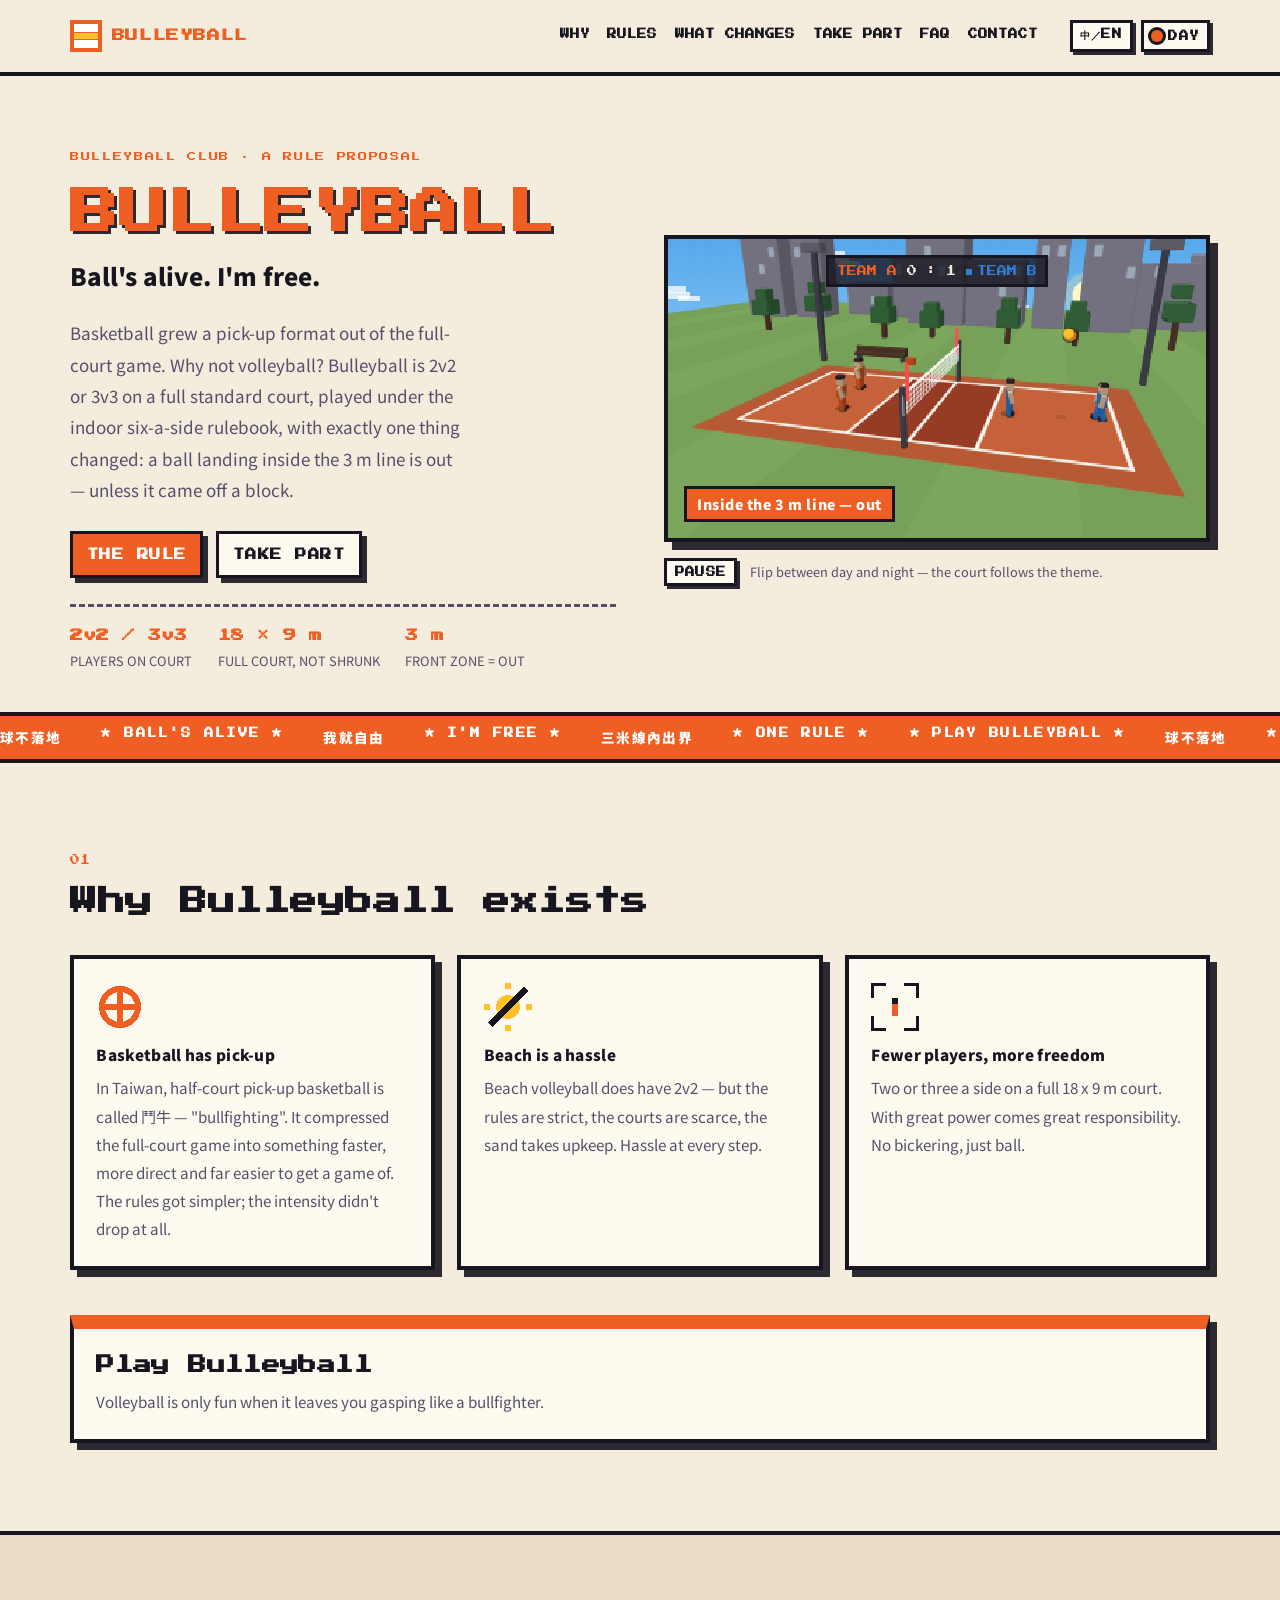
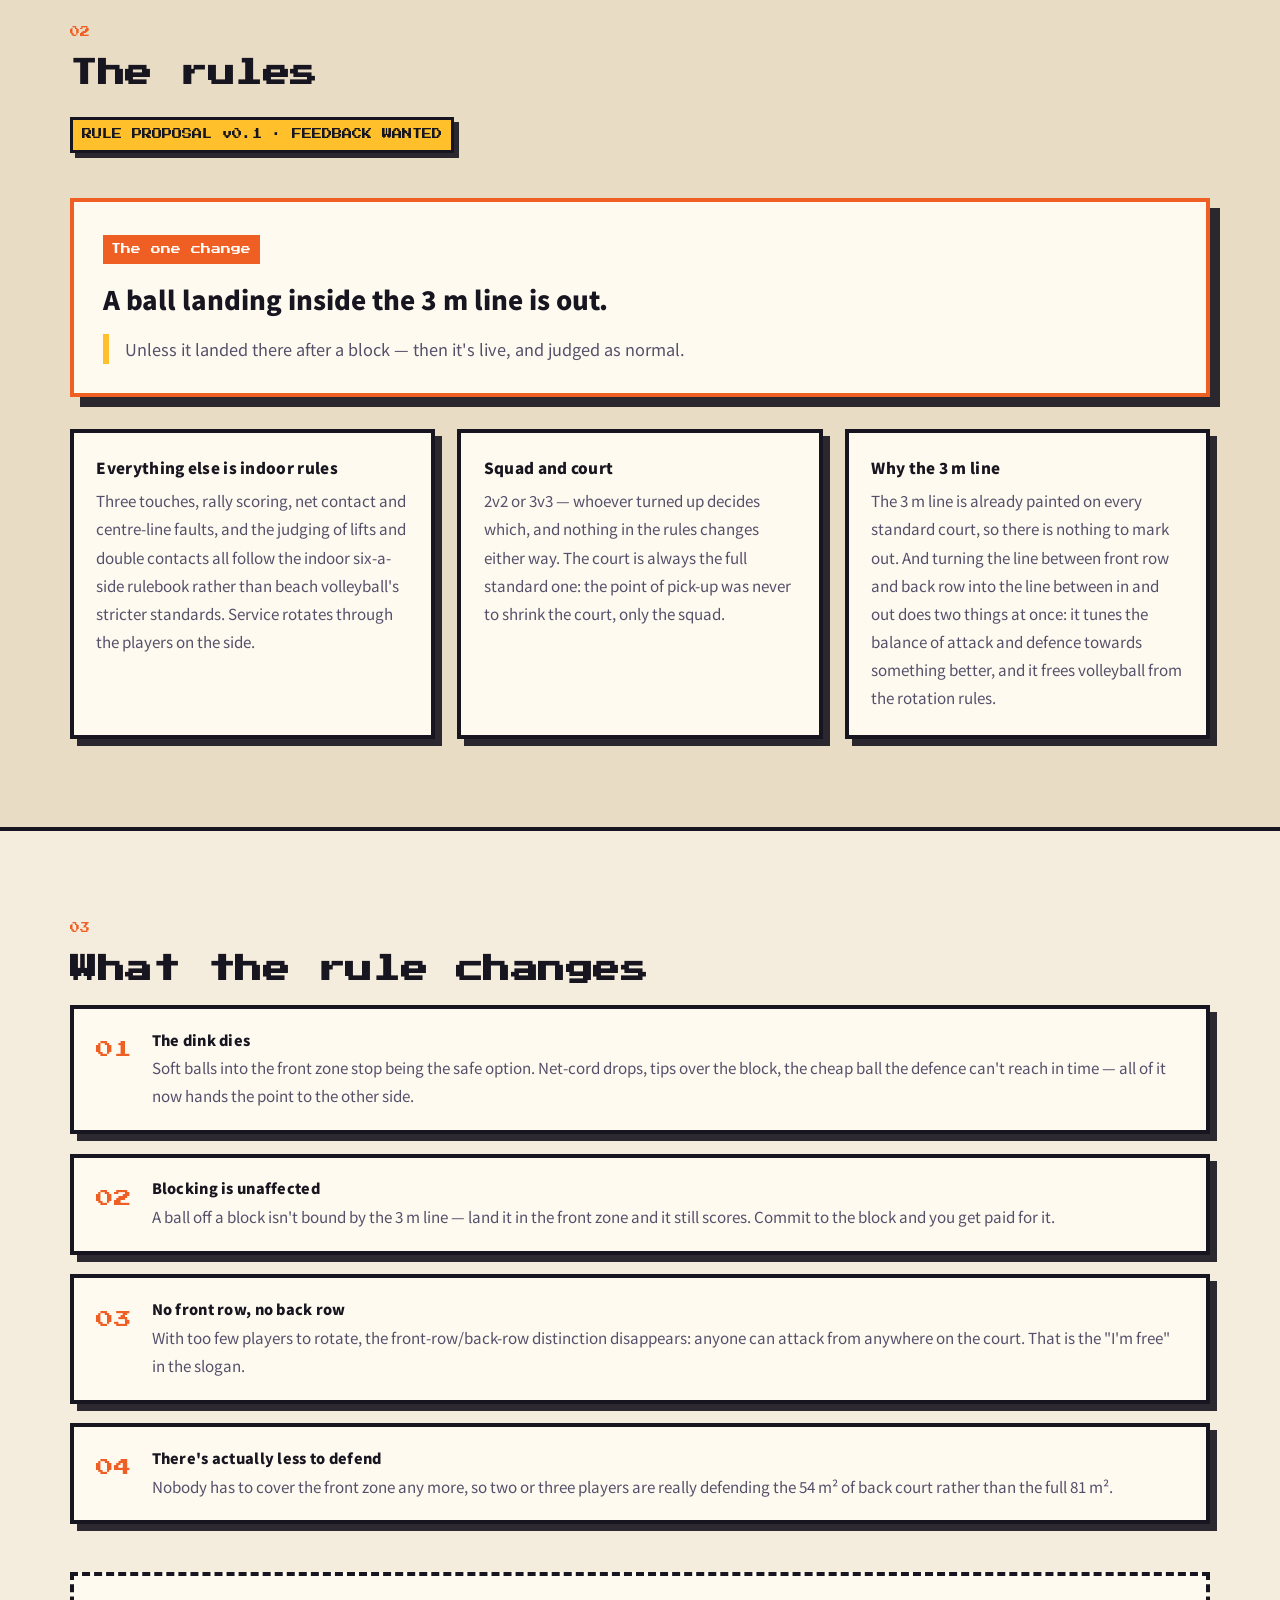
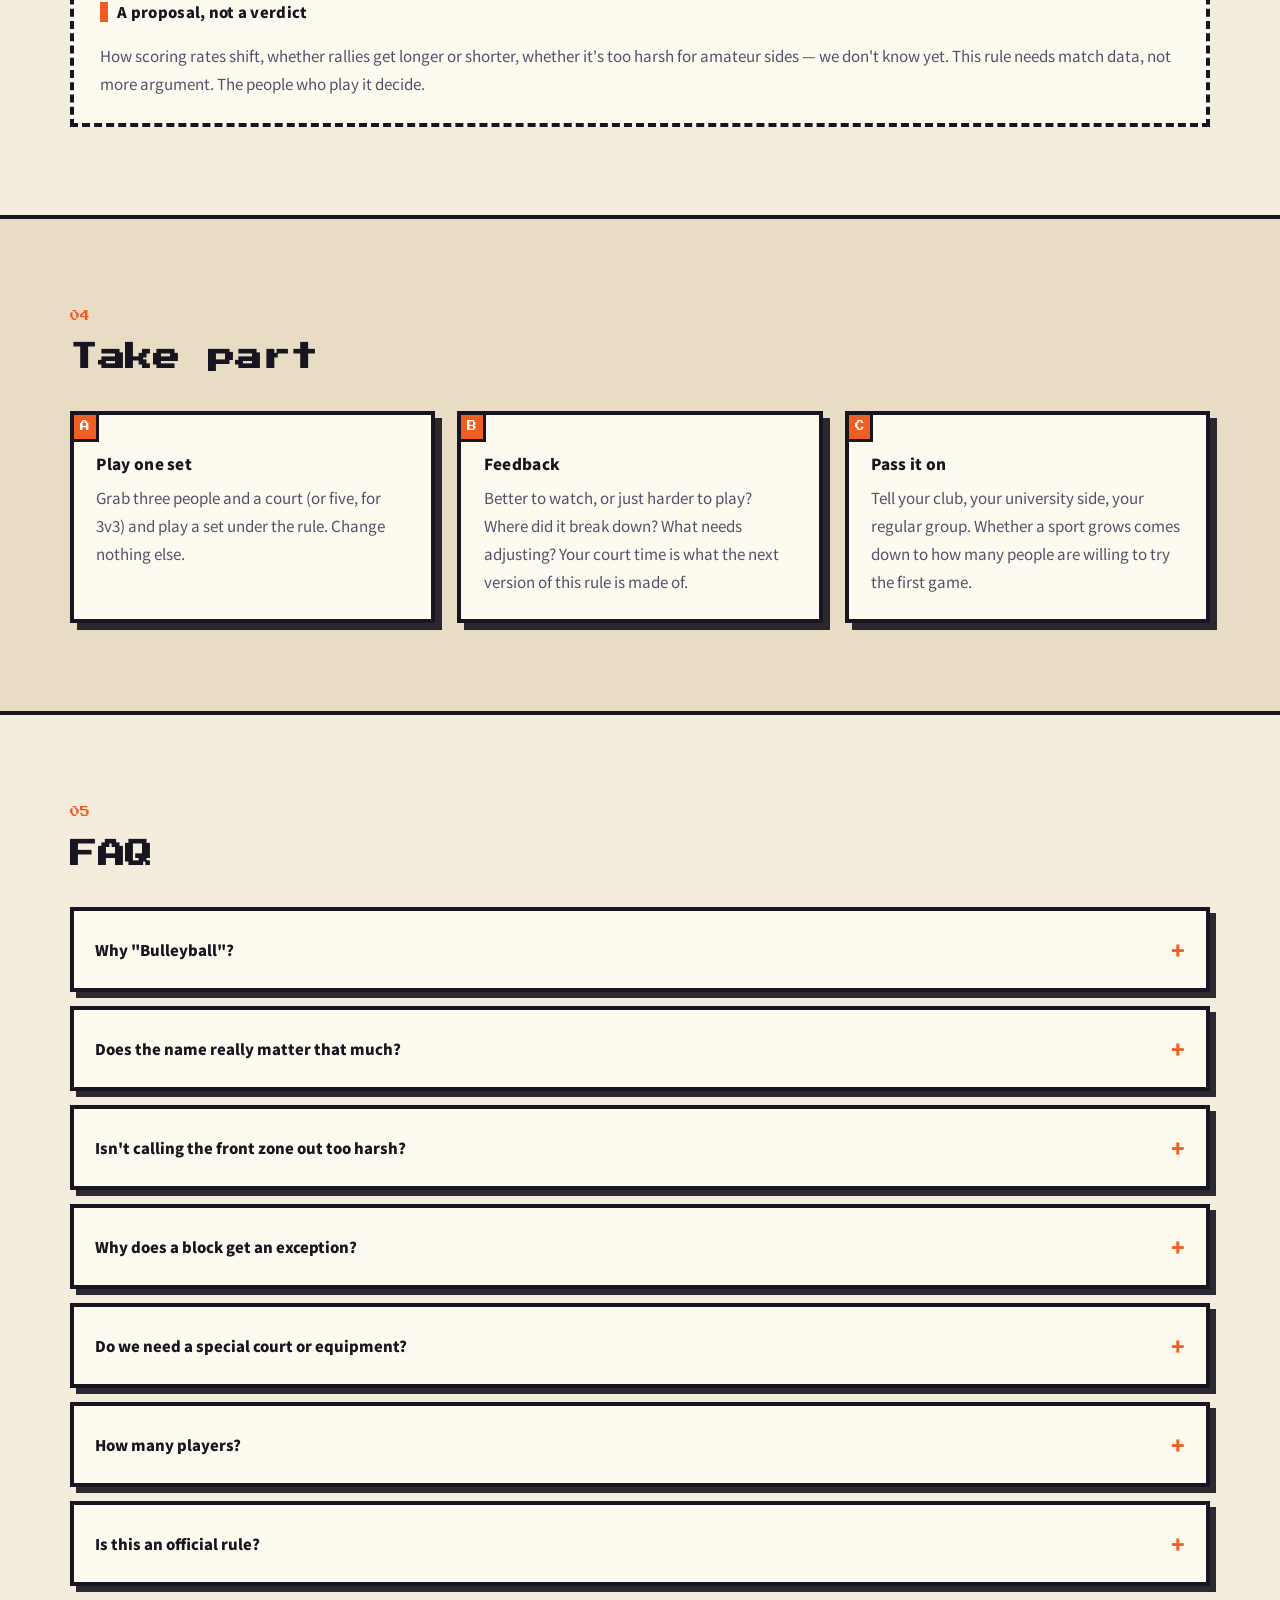
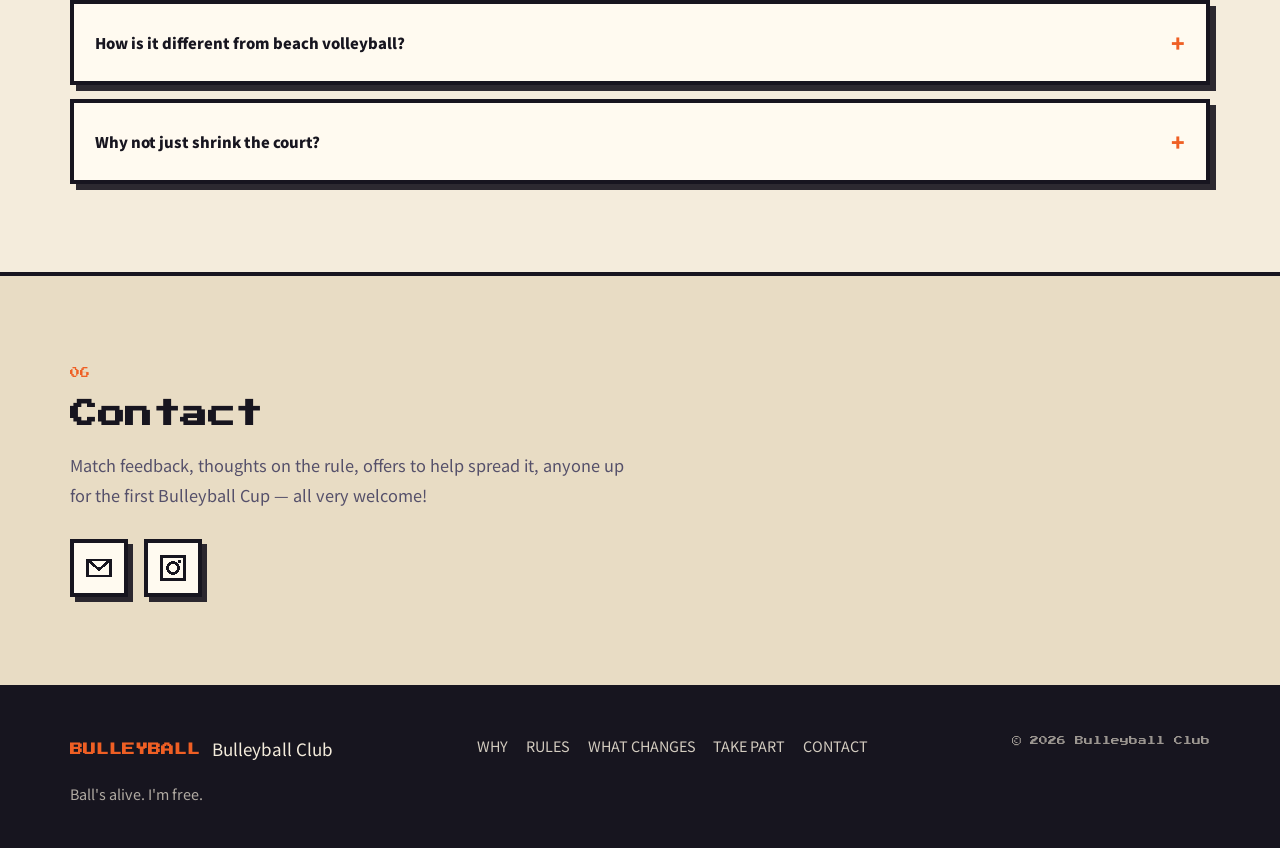
==== index.html @ 9667fdc7 "Publish the mark as PNG and ICO too Google Search's favicon documentation lists BMP, GIF, ICO, PNG, " ====
<!DOCTYPE html>
<html lang="zh-Hant" data-theme="dark">
<head>
<meta charset="utf-8">
<meta name="viewport" content="width=device-width, initial-scale=1">
<title>鬥牛排球 Bulleyball ｜ 鬥牛排球運動推廣社</title>
<meta name="description" data-i18n-attr="content:meta.desc" content="鬥牛排球（簡稱牛排）：2v2 或 3v3 打整座標準球場，規則沿用六人制排球競賽規則，只改一條——球落在三米線內算出界，攔網除外。球不落地、我就自由">
<meta name="theme-color" content="#0f1020">
<link rel="icon" href="assets/img/favicon.svg" type="image/svg+xml">
<!-- Google Search does not list SVG among the favicon formats it reads,
     so the same mark is published as PNG and ICO as well. -->
<link rel="icon" href="assets/img/favicon-96.png" type="image/png" sizes="96x96">
<link rel="icon" href="/favicon.ico" sizes="32x32 64x64">
<link rel="apple-touch-icon" href="assets/img/apple-touch-icon.png" sizes="180x180">
<meta property="og:type" content="website">
<meta property="og:title" content="鬥牛排球 Bulleyball">
<meta property="og:description" content="球不落地、我就自由。2v2 或 3v3 打整座標準球場，規則沿用六人制排球競賽規則，只改一條：球落在三米線內算出界，攔網除外。">
<meta property="og:url" content="https://bulleyball.club/">
<meta property="og:image" content="https://bulleyball.club/assets/img/og.png">
<meta name="twitter:card" content="summary_large_image">
<link rel="preconnect" href="https://fonts.googleapis.com">
<link rel="preconnect" href="https://fonts.gstatic.com" crossorigin>
<link href="https://fonts.googleapis.com/css2?family=Press+Start+2P&family=Noto+Sans+TC:wght@400;700;900&display=swap" rel="stylesheet">
<link rel="stylesheet" href="assets/css/style.css">
<script>
/* Bootstrap theme + language before paint to avoid a flash of the wrong mode. */
(function () {
  try {
    var t = localStorage.getItem('bb-theme');
    if (!t) t = window.matchMedia('(prefers-color-scheme: light)').matches ? 'light' : 'dark';
    document.documentElement.setAttribute('data-theme', t);
    var l = localStorage.getItem('bb-lang');
    if (!l) l = (navigator.language || 'zh').toLowerCase().indexOf('zh') === 0 ? 'zh' : 'en';
    document.documentElement.setAttribute('lang', l === 'zh' ? 'zh-Hant' : 'en');
    document.documentElement.setAttribute('data-lang', l);
  } catch (e) {}
})();
</script>
</head>
<body>
<a class="skip-link" href="#main" data-i18n="a11y.skip">跳到主要內容</a>

<header class="site-header">
  <div class="wrap header-inner">
    <a class="brand" href="#top">
      <span class="brand-mark" aria-hidden="true">
        <svg viewBox="0 0 32 32" width="32" height="32" shape-rendering="crispEdges">
          <rect x="0" y="0" width="32" height="32" fill="#ef5f24"/>
          <rect x="4" y="4" width="24" height="8" fill="#ffffff"/>
          <rect x="4" y="13" width="24" height="6" fill="#ffc02b"/>
          <rect x="4" y="20" width="24" height="8" fill="#ffffff"/>
        </svg>
      </span>
      <span class="brand-text">
        <b class="brand-zh">鬥牛排球</b>
        <b class="brand-en latin">BULLEYBALL</b>
      </span>
    </a>

    <button class="nav-toggle pixel-btn" aria-expanded="false" aria-controls="site-nav" data-i18n-attr="aria-label:a11y.menu">
      <span aria-hidden="true">☰</span>
    </button>

    <nav id="site-nav" class="site-nav" data-i18n-attr="aria-label:a11y.nav">
      <a href="#about" data-i18n="nav.about">緣起</a>
      <a href="#rules" data-i18n="nav.rules">規則</a>
      <a href="#effect" data-i18n="nav.effect">改變了什麼</a>
      <a href="#join" data-i18n="nav.join">一起推廣</a>
      <a href="#faq" data-i18n="nav.faq">問答</a>
      <a href="#contact" data-i18n="nav.contact">聯絡</a>
    </nav>

    <div class="switches">
      <button id="lang-toggle" class="pixel-btn small" data-i18n-attr="aria-label:a11y.lang">
        <span class="latin">中／EN</span>
      </button>
      <button id="theme-toggle" class="pixel-btn small" data-i18n-attr="aria-label:a11y.theme">
        <span class="theme-ico" aria-hidden="true"></span>
        <span class="theme-label" data-i18n="ui.night">夜場</span>
      </button>
    </div>
  </div>
</header>

<main id="main">

<!-- ══════════════ HERO ══════════════ -->
<section class="hero" id="top">
  <div class="wrap hero-grid">
    <div class="hero-copy">
      <p class="eyebrow" data-i18n="hero.eyebrow">鬥牛排球運動推廣社 ・ 規則倡議中</p>
      <h1 class="hero-title">
        <span class="t-zh">鬥牛排球</span>
        <span class="t-en latin">BULLEYBALL</span>
      </h1>
      <p class="hero-sub" data-i18n="hero.sub">簡稱「牛排」</p>
      <p class="hero-slogan" data-i18n="hero.slogan">球不落地、我就自由</p>
      <p class="hero-lead" data-i18n="hero.lead">籃球從全場發展出「鬥牛」，排球何嘗不可？2v2 或 3v3 打整座標準球場，規則沿用六人制排球競賽規則，只動一條：球落在三米線內算出界——攔網除外。</p>
      <div class="hero-cta">
        <a class="pixel-btn primary" href="#rules" data-i18n="hero.cta1">看規則</a>
        <a class="pixel-btn" href="#join" data-i18n="hero.cta2">一起推廣</a>
      </div>
      <ul class="hero-facts">
        <li><b class="latin">2v2 / 3v3</b><span data-i18n="hero.fact1">上場人數</span></li>
        <li><b class="latin">18 × 9 m</b><span data-i18n="hero.fact2">標準全場，不縮小</span></li>
        <li><b class="latin">3 m</b><span data-i18n="hero.fact3">前區＝出界區</span></li>
      </ul>
    </div>

    <figure class="court-stage">
      <div class="stage-frame">
        <canvas id="court-canvas" width="384" height="216" data-i18n-attr="aria-label:a11y.canvas"
                role="img" aria-label="2v2 鬥牛排球對戰的像素風 3D 動畫"></canvas>
        <div class="stage-hud" aria-hidden="true">
          <div class="scoreboard" id="scoreboard" data-serve="b">
            <span class="team a latin">TEAM A</span>
            <span class="score latin" id="score-a">0</span>
            <span class="sep latin">:</span>
            <span class="score latin" id="score-b">0</span>
            <span class="team b latin">TEAM B</span>
          </div>
          <div class="caption" id="stage-caption" data-i18n="stage.serve">發球</div>
        </div>
        <div class="stage-fallback" id="stage-fallback" hidden data-i18n="stage.fallback">
          你的瀏覽器無法顯示這段動畫，但球場永遠都在。
        </div>
      </div>
      <figcaption class="stage-cap">
        <button id="anim-toggle" class="pixel-btn small" data-i18n="ui.pause">暫停動畫</button>
        <span data-i18n="stage.hint">切換日夜模式，球場也會跟著換成白天／夜間。</span>
      </figcaption>
    </figure>
  </div>
</section>

<div class="ticker" aria-hidden="true">
  <div class="ticker-track">
    <span>球不落地</span><span class="latin">★ BALL'S ALIVE ★</span>
    <span>我就自由</span><span class="latin">★ I'M FREE ★</span>
    <span>三米線內出界</span><span class="latin">★ ONE RULE ★</span>
    <span class="zh-pun">今晚打牛排</span><span class="latin">★ PLAY BULLEYBALL ★</span>
    <span>球不落地</span><span class="latin">★ BALL'S ALIVE ★</span>
    <span>我就自由</span><span class="latin">★ I'M FREE ★</span>
    <span>三米線內出界</span><span class="latin">★ ONE RULE ★</span>
    <span class="zh-pun">今晚打牛排</span><span class="latin">★ PLAY BULLEYBALL ★</span>
  </div>
</div>

<!-- ══════════════ WHY ══════════════ -->
<section id="about" class="section">
  <div class="wrap">
    <p class="section-num latin">01</p>
    <h2 class="section-title" data-i18n="about.title">為什麼要有鬥牛排球</h2>

    <div class="cards three">
      <article class="card">
        <div class="card-ico" aria-hidden="true">
          <svg viewBox="0 0 16 16" width="48" height="48" shape-rendering="crispEdges">
            <circle cx="8" cy="8" r="6" fill="none" stroke="var(--accent)" stroke-width="2"/>
            <rect x="2" y="7" width="12" height="2" fill="var(--accent)"/>
            <rect x="7" y="2" width="2" height="12" fill="var(--accent)"/>
          </svg>
        </div>
        <h3 data-i18n="about.c1.h">籃球有鬥牛</h3>
        <p data-i18n="about.c1.p">台灣俗稱的「鬥牛」，把全場籃球濃縮成一種更快、更直接、更好揪人的玩法。規則簡化了，強度一點也沒少，反而成了最多人在打的形式。</p>
      </article>
      <article class="card">
        <div class="card-ico" aria-hidden="true">
          <svg viewBox="0 0 16 16" width="48" height="48" shape-rendering="crispEdges">
            <circle cx="8" cy="8" r="4" fill="var(--accent-2)"/>
            <rect x="7" y="0" width="2" height="2" fill="var(--accent-2)"/>
            <rect x="7" y="14" width="2" height="2" fill="var(--accent-2)"/>
            <rect x="0" y="7" width="2" height="2" fill="var(--accent-2)"/>
            <rect x="14" y="7" width="2" height="2" fill="var(--accent-2)"/>
            <g stroke="var(--ink)" stroke-width="2">
              <line x1="2" y1="14" x2="14" y2="2"/>
            </g>
          </svg>
        </div>
        <h3 data-i18n="about.c2.h">沙排太麻煩</h3>
        <p data-i18n="about.c2.p">沙灘排球雖然可以 2v2，但規則嚴謹、場地稀少、維護不易、各種麻煩。</p>
      </article>
      <article class="card">
        <div class="card-ico" aria-hidden="true">
          <svg viewBox="0 0 16 16" width="48" height="48" shape-rendering="crispEdges">
            <g fill="var(--ink)">
              <rect x="0" y="0" width="5" height="1"/><rect x="0" y="0" width="1" height="5"/>
              <rect x="11" y="0" width="5" height="1"/><rect x="15" y="0" width="1" height="5"/>
              <rect x="0" y="15" width="5" height="1"/><rect x="0" y="11" width="1" height="5"/>
              <rect x="11" y="15" width="5" height="1"/><rect x="15" y="11" width="1" height="5"/>
            </g>
            <rect x="7" y="5" width="2" height="2" fill="var(--ink)"/>
            <rect x="7" y="7" width="2" height="4" fill="var(--accent)"/>
          </svg>
        </div>
        <h3 data-i18n="about.c3.h">人少更自由</h3>
        <p data-i18n="about.c3.p">2v2 或 3v3，打整座 18×9 公尺的標準球場。能力越強，責任越大。不鬥嘴，只鬥牛。</p>
      </article>
    </div>

    <div class="name-story">
      <div class="cards two">
        <article class="card accent">
          <p class="kicker latin">EN</p>
          <h4 class="latin big">Play Bulleyball</h4>
          <p data-i18n="about.name.en">氣喘如牛的排球，才好玩</p>
        </article>
        <article class="card accent-2">
          <p class="kicker">中文</p>
          <h4 class="big">打牛排</h4>
          <p data-i18n="about.name.zh">今晚打牛排嗎？懂的就懂</p>
        </article>
      </div>
    </div>
  </div>
</section>

<!-- ══════════════ RULES ══════════════ -->
<section id="rules" class="section alt">
  <div class="wrap">
    <p class="section-num latin">02</p>
    <h2 class="section-title" data-i18n="rules.title">規則</h2>
    <p class="badge" data-i18n="rules.badge">規則倡議 v0.1 ・ 歡迎試打後回饋</p>

    <div class="rule-headline">
      <p class="rule-tag" data-i18n="rules.one.h">唯一的微調</p>
      <p class="rule-main" data-i18n="rules.one.p1">球落在三米線內，算出界。</p>
      <p class="rule-except" data-i18n="rules.one.p2">但若該球經攔網後落在三米線內，不算出界，照常判定。</p>
    </div>

    <div class="cards three">
      <article class="card">
        <h3 data-i18n="rules.std.h">其餘照六人制走</h3>
        <p data-i18n="rules.std.p">三次觸球、每球得分、觸網與過中線、持球與連擊的判定，全部依照六人制排球競賽規則，不採用沙灘排球那套較嚴格的判定。發球在隊員之間依序輪替。</p>
      </article>
      <article class="card">
        <h3 data-i18n="rules.count.h">人數與場地</h3>
        <p data-i18n="rules.count.p">2v2 或 3v3，現場有幾個人就決定打哪一種，規則完全不用改。場地一律是整座標準球場——鬥牛的重點從來不是把場地變小，而是把人變少。</p>
      </article>
      <article class="card">
        <h3 data-i18n="rules.why.h">為什麼是三米線</h3>
        <p data-i18n="rules.why.p">三米線本來就畫在每一座標準球場上，不必重新標線。當前後排的界線變成場內外的界線，不僅巧妙地將 Bulleyball 的攻守優勢微調出更好的平衡，也將排球從輪轉規則解放出來！</p>
      </article>
    </div>
  </div>
</section>

<!-- ══════════════ WHAT CHANGES ══════════════ -->
<section id="effect" class="section">
  <div class="wrap">
    <p class="section-num latin">03</p>
    <h2 class="section-title" data-i18n="effect.title">這條規則改變了什麼</h2>

    <ol class="spirit-list">
      <li>
        <span class="spirit-num latin">01</span>
        <div>
          <h4 data-i18n="effect.c1.h">吊球與輕推失效</h4>
          <p data-i18n="effect.c1.p">前區的小球不再是安全牌。擦網落地、網前輕推、防守方來不及的那種取巧球，全部變成對方得分。</p>
        </div>
      </li>
      <li>
        <span class="spirit-num latin">02</span>
        <div>
          <h4 data-i18n="effect.c2.h">攔網不受影響</h4>
          <p data-i18n="effect.c2.p">經攔網的球不受三米線限制，落在前區照樣得分。敢攔、攔得到，就有回報。</p>
        </div>
      </li>
      <li>
        <span class="spirit-num latin">03</span>
        <div>
          <h4 data-i18n="effect.c3.h">沒有前後排，人人可攻</h4>
          <p data-i18n="effect.c3.p">人數少到不需要輪轉，也就沒有前排後排之分：任何人、在任何位置都可以起跳攻擊。這就是「我就自由」。</p>
        </div>
      </li>
      <li>
        <span class="spirit-num latin">04</span>
        <div>
          <h4 data-i18n="effect.c4.h">要守的範圍其實變小了</h4>
          <p data-i18n="effect.c4.p">三米線內不必再防守，兩三個人真正要顧的只剩後場那 54 平方公尺，而不是整整 81 平方公尺。</p>
        </div>
      </li>
    </ol>

    <div class="safety">
      <h3 class="sub-title" data-i18n="effect.note.h">這是提案，不是定論</h3>
      <p data-i18n="effect.note.p">得分率會怎麼變、來回會變長還是變短、對業餘隊伍會不會太嚴苛，我們都還沒有答案。這條規則需要的是實戰資料，不是更多論述。打過的人說了算。</p>
    </div>
  </div>
</section>

<!-- ══════════════ TAKE PART ══════════════ -->
<section id="join" class="section alt">
  <div class="wrap">
    <p class="section-num latin">04</p>
    <h2 class="section-title" data-i18n="join.title">一起推廣</h2>

    <div class="cards three">
      <article class="card path"><span class="path-num latin">A</span><h3 data-i18n="join.j1.h">試打一局</h3><p data-i18n="join.j1.p">找三個人佔一個場（或五個，打 3v3），用這條規則打一局。其他規則完全不用改。</p></article>
      <article class="card path"><span class="path-num latin">B</span><h3 data-i18n="join.j2.h">回饋結果</h3><p data-i18n="join.j2.p">比賽變得更好看還是更難打？哪裡卡住了？需要調整什麼？你的實戰經驗就是這條規則的下一個版本。</p></article>
      <article class="card path"><span class="path-num latin">C</span><h3 data-i18n="join.j3.h">把牛排講出去</h3><p data-i18n="join.j3.p">告訴你的球隊、系隊、社團與球友。一項運動能不能長出來，取決於有多少人願意試第一場。</p></article>
    </div>
  </div>
</section>

<!-- ══════════════ FAQ ══════════════ -->
<section id="faq" class="section">
  <div class="wrap">
    <p class="section-num latin">05</p>
    <h2 class="section-title" data-i18n="faq.title">常見問題</h2>
    <div class="faq-list">
      <details class="faq-item">
        <summary data-i18n="faq.q1">為什麼叫「鬥牛排球」？</summary>
        <p data-i18n="faq.a1">因為它想成為排球版的鬥牛。籃球的鬥牛是從全場長出來的另一種玩法，我們想讓排球也有一種。英文 Bulleyball 把 bull 藏進 volleyball 裡——不是兇猛的那個牛，是氣喘如牛的那個牛。中英文剛好對得起來。</p>
      </details>
      <details class="faq-item">
        <summary data-i18n="faq.q2">「牛排」是認真的簡稱嗎？</summary>
        <p data-i18n="faq.a2">非常認真。運動要能被約出來，名字就得夠好喊。「今晚打牛排」比任何宣傳都有效。</p>
      </details>
      <details class="faq-item">
        <summary data-i18n="faq.q3">三米線內落地就算出界，會不會太嚴苛？</summary>
        <p data-i18n="faq.a3">如果是六人制，可能太嚴苛。但鬥牛排球只有兩三個人守全場——把前區排除在有效區域外，反而是讓少人數守得住的關鍵。如果實戰證明不對，這條規則就會改，所以我們才需要你的試打回饋。</p>
      </details>
      <details class="faq-item">
        <summary data-i18n="faq.q4">為什麼攔網要除外？</summary>
        <p data-i18n="faq.a4">沒有這條除外的話，攔網會變成一件划不來的事：攔到反而讓球落在自己的前區送分。有了攔網除外，攔網的回報回來了，網前的正面對決才有意義。</p>
      </details>
      <details class="faq-item">
        <summary data-i18n="faq.q5">需要特別的場地或器材嗎？</summary>
        <p data-i18n="faq.a5">完全不需要。標準排球場、標準球網、標準用球，三米線本來就畫好了。</p>
      </details>
      <details class="faq-item">
        <summary data-i18n="faq.q6">幾個人可以打？</summary>
        <p data-i18n="faq.a6">2v2 或 3v3。現場有幾個人就打哪一種，規則不用改。場地一律用整座標準球場，不縮小。</p>
      </details>
      <details class="faq-item">
        <summary data-i18n="faq.q7">這是正式規則嗎？</summary>
        <p data-i18n="faq.a7">不是。這是一個公開倡議，版本標記為 v0.1。我們沒有任何權威地位，只有一個想試試看的提案，和一個歡迎被推翻的態度。</p>
      </details>
      <details class="faq-item">
        <summary data-i18n="faq.q8">跟沙灘排球有什麼不同？</summary>
        <p data-i18n="faq.a8">沙排換掉了場地、球與判定標準，是另一項運動。鬥牛排球用一般標準球場與六人制的規則判定，只是把人數減到兩三個，再加一條落點限制。</p>
      </details>
      <details class="faq-item">
        <summary data-i18n="faq.q9">為什麼不乾脆把場地縮小？</summary>
        <p data-i18n="faq.a9">因為縮小場地就要重新標線，而每一座球場的線都不一樣。三米線本來就畫好了——用它當出界線，等於不動任何一條線就把有效區域縮小，走到哪一座場都能立刻開打。</p>
      </details>
    </div>
  </div>
</section>

<!-- ══════════════ CONTACT ══════════════ -->
<section id="contact" class="section alt">
  <div class="wrap">
    <p class="section-num latin">06</p>
    <h2 class="section-title" data-i18n="contact.title">聯絡我們</h2>
    <p class="section-lead" data-i18n="contact.lead">試打回饋、規則意見、想一起推廣、有志參與第一屆牛排盃，都熱烈歡迎！</p>
    <ul class="contact-links">
      <li>
        <a href="mailto:PHIL@bulleyball.club" title="PHIL@bulleyball.club" aria-label="PHIL@bulleyball.club">
          <svg viewBox="0 0 16 16" width="26" height="26" shape-rendering="crispEdges" aria-hidden="true">
            <rect x="1" y="3" width="14" height="10" fill="none" stroke="currentColor" stroke-width="1.6"/>
            <path d="M1 3 L8 9 L15 3" fill="none" stroke="currentColor" stroke-width="1.6"/>
          </svg>
        </a>
      </li>
      <li>
        <a href="https://instagram.com/bulleyball.club" target="_blank" rel="noopener"
           title="Instagram @bulleyball.club" aria-label="Instagram @bulleyball.club">
          <svg viewBox="0 0 16 16" width="26" height="26" shape-rendering="crispEdges" aria-hidden="true">
            <rect x="1" y="1" width="14" height="14" fill="none" stroke="currentColor" stroke-width="1.6"/>
            <circle cx="8" cy="8" r="3.4" fill="none" stroke="currentColor" stroke-width="1.6"/>
            <rect x="11.3" y="3.3" width="1.8" height="1.8" fill="currentColor"/>
          </svg>
        </a>
      </li>
    </ul>
  </div>
</section>

</main>

<footer class="site-footer">
  <div class="wrap footer-inner">
    <div>
      <p class="footer-brand"><b class="latin">BULLEYBALL</b> <span data-i18n="footer.org">鬥牛排球運動推廣社</span></p>
      <p class="footer-slogan" data-i18n="hero.slogan">球不落地、我就自由</p>
    </div>
    <nav class="footer-nav" data-i18n-attr="aria-label:a11y.footernav">
      <a href="#about" data-i18n="nav.about">緣起</a>
      <a href="#rules" data-i18n="nav.rules">規則</a>
      <a href="#effect" data-i18n="nav.effect">改變了什麼</a>
      <a href="#join" data-i18n="nav.join">一起推廣</a>
      <a href="#contact" data-i18n="nav.contact">聯絡</a>
    </nav>
    <p class="copy latin">© <span id="year">2026</span> Bulleyball Club</p>
  </div>
</footer>

<script src="assets/js/i18n.js"></script>
<script src="assets/js/court3d.js"></script>
<script src="assets/js/app.js"></script>
</body>
</html>
---- assets/css/style.css ----
/* ============================================================
   Bulleyball 地攤排球 — pixel-arcade stylesheet
   Palettes: light = daytime outdoor court, dark = floodlit night
   ============================================================ */

:root {
  /* daytime */
  --paper:    #f4ecdc;
  --paper-2:  #e8dcc4;
  --ink:      #17151f;
  --ink-2:    #55506a;
  --accent:   #ef5f24;   /* bulleyball orange */
  --accent-2: #ffc02b;   /* ball yellow      */
  --accent-3: #2f7fd6;   /* street blue      */
  --line:     #ffffff;
  --edge:     #17151f;
  --shadow:   rgba(23, 21, 31, 0.9);
  --card:     #fffaf0;
  --c-ground: #93b96a;
  --c-court:  #d1673c;
  --c-zone:   #b6512e;
  --sky-a:    #6fc6ff;
  --sky-b:    #cdeeff;
  --hud:      rgba(23, 21, 31, 0.78);
  --hud-ink:  #f4ecdc;
  --c-skin:   #f2c89e;
  /* the footer is dark in both themes, so its colours are set once here
     and deliberately not redefined under [data-theme="dark"] */
  --footer-bg:  #17151f;
  --footer-ink: #f4ecdc;
  color-scheme: light;
}

[data-theme="dark"] {
  /* floodlit night */
  --paper:    #12121f;
  --paper-2:  #1b1b2e;
  --ink:      #f2eefc;
  --ink-2:    #a49dc4;
  --accent:   #ff7a35;
  --accent-2: #ffd66a;
  --accent-3: #5fa2ff;
  --line:     #f2eefc;
  --edge:     #000010;
  --shadow:   rgba(0, 0, 16, 0.95);
  --card:     #1e1e33;
  --c-ground: #23304a;
  --c-court:  #6a3a34;
  --c-zone:   #4d2a2a;
  --sky-a:    #070a1c;
  --sky-b:    #1d2350;
  --hud:      rgba(0, 0, 16, 0.8);
  --hud-ink:  #ffd66a;
  --c-skin:   #d6ac8a;
  color-scheme: dark;
}

* { box-sizing: border-box; }

html { scroll-behavior: smooth; scroll-padding-top: 84px; }
@media (prefers-reduced-motion: reduce) { html { scroll-behavior: auto; } }

body {
  margin: 0;
  background: var(--paper);
  color: var(--ink);
  font-family: "Noto Sans TC", "PingFang TC", "Microsoft JhengHei", system-ui, sans-serif;
  font-size: 17px;
  line-height: 1.85;
  -webkit-font-smoothing: antialiased;
  transition: background-color .35s steps(4), color .35s steps(4);
}

/* Latin display type gets the arcade face; CJK keeps a heavy sans. */
.latin, .pixel-btn, .section-num, .eyebrow, .badge, .kicker,
[lang="en"] .site-nav a, [lang="en"] h1, [lang="en"] h2,
[lang="en"] .section-title, [lang="en"] .spirit-num {
  font-family: "Press Start 2P", "Courier New", monospace;
}

h1, h2, h3, h4 { font-weight: 900; line-height: 1.35; margin: 0 0 .6em; letter-spacing: .02em; }
p { margin: 0 0 1em; }
a { color: inherit; }

.wrap { width: min(1140px, 92vw); margin-inline: auto; }

.skip-link {
  position: absolute; left: -9999px; top: 0; z-index: 100;
  background: var(--accent); color: #fff; padding: .6em 1em; font-weight: 700;
}
.skip-link:focus { left: 8px; top: 8px; }

:focus-visible { outline: 3px solid var(--accent-3); outline-offset: 3px; }

/* ---------- pixel button ---------- */
.pixel-btn {
  display: inline-flex; align-items: center; gap: .5em;
  background: var(--card); color: var(--ink);
  border: 3px solid var(--edge);
  box-shadow: 5px 5px 0 var(--shadow);
  padding: .85em 1.2em;
  font-size: .72rem; font-weight: 700; letter-spacing: .04em;
  text-decoration: none; cursor: pointer;
  image-rendering: pixelated;
  transition: transform .06s steps(2), box-shadow .06s steps(2), background-color .2s;
}
.pixel-btn:hover { background: var(--accent-2); color: #17151f; }
.pixel-btn:active { transform: translate(5px, 5px); box-shadow: 0 0 0 var(--shadow); }
.pixel-btn.primary { background: var(--accent); color: #fff; }
.pixel-btn.primary:hover { background: var(--accent-2); color: #17151f; }
.pixel-btn.small { padding: .6em .8em; font-size: .6rem; box-shadow: 3px 3px 0 var(--shadow); }
.pixel-btn.small:active { transform: translate(3px, 3px); }

/* ---------- header ---------- */
.site-header {
  position: sticky; top: 0; z-index: 50;
  background: var(--paper);
  border-bottom: 4px solid var(--edge);
}
.header-inner {
  display: flex; align-items: center; gap: 1rem;
  min-height: 72px; padding: .5rem 0;
}
.brand { display: flex; align-items: center; gap: .6rem; text-decoration: none; }
.brand-mark { display: block; line-height: 0; }
.brand-text { display: flex; flex-direction: column; line-height: 1.1; }
.brand-zh { font-size: 1.15rem; letter-spacing: .12em; }
.brand-en { font-size: .55rem; color: var(--accent); letter-spacing: .05em; }
[lang="en"] .brand-zh { display: none; }
[lang="en"] .brand-en { font-size: .8rem; }

.site-nav { display: flex; gap: 1.1rem; margin-left: auto; flex-wrap: wrap; }
.site-nav a {
  text-decoration: none; font-weight: 700; font-size: .92rem;
  padding: .25em 0; border-bottom: 3px solid transparent;
}
[lang="en"] .site-nav a { font-size: .6rem; }
.site-nav a:hover { border-bottom-color: var(--accent); color: var(--accent); }

.switches { display: flex; gap: .5rem; margin-left: 1rem; }
.theme-ico { width: 12px; height: 12px; background: var(--accent-2); display: inline-block; box-shadow: 0 0 0 3px var(--edge); }
[data-theme="light"] .theme-ico { background: var(--accent); border-radius: 50%; }

.nav-toggle { display: none; margin-left: auto; }

@media (max-width: 940px) {
  .nav-toggle { display: inline-flex; }
  .site-nav {
    display: none; position: absolute; top: 100%; left: 0; right: 0;
    flex-direction: column; gap: 0; background: var(--paper);
    border-bottom: 4px solid var(--edge); padding: .5rem 4vw 1.2rem;
  }
  .site-nav.open { display: flex; }
  .site-nav a { padding: .7em 0; border-bottom: 2px solid var(--paper-2); }
  .switches { margin-left: .5rem; }
}
@media (max-width: 520px) {
  .switches .theme-label { display: none; }
}

/* ---------- hero ---------- */
.hero { padding: clamp(2rem, 6vw, 4.5rem) 0 2.5rem; }
.hero-grid { display: grid; grid-template-columns: 1fr 1fr; gap: clamp(1.5rem, 4vw, 3rem); align-items: center; }
@media (max-width: 900px) { .hero-grid { grid-template-columns: 1fr; } }

.eyebrow {
  font-size: .58rem; color: var(--accent); letter-spacing: .18em;
  margin-bottom: 1rem;
}
.hero-title { margin-bottom: .3em; }
.hero-title .t-zh { display: block; font-size: clamp(2.6rem, 8vw, 4.4rem); letter-spacing: .06em; }
.hero-title .t-en {
  display: block; font-size: clamp(.9rem, 2.6vw, 1.5rem); color: var(--accent);
  text-shadow: 3px 3px 0 var(--shadow);
}
[lang="en"] .hero-title .t-zh { display: none; }
[lang="en"] .hero-title .t-en { font-size: clamp(1.5rem, 5.2vw, 3rem); }

.hero-sub {
  font-size: .95rem; font-weight: 700; color: var(--ink-2); letter-spacing: .1em;
  margin: -.1em 0 1.1em;
}
[lang="en"] .hero-sub { font-size: .58rem; letter-spacing: .08em; }

.hero-slogan { font-size: clamp(1.15rem, 2.6vw, 1.5rem); font-weight: 900; margin-bottom: .8em; }
.hero-lead { color: var(--ink-2); max-width: 44ch; }
.hero-cta { display: flex; gap: .8rem; flex-wrap: wrap; margin: 1.6rem 0; }

.hero-facts {
  list-style: none; display: flex; gap: 1.6rem; padding: 0; margin: 0; flex-wrap: wrap;
  border-top: 3px dashed var(--ink-2); padding-top: 1.1rem;
}
.hero-facts li { display: flex; flex-direction: column; }
.hero-facts b { font-size: .82rem; color: var(--accent); }
.hero-facts span { font-size: .8rem; color: var(--ink-2); }

/* ---------- 3D stage ---------- */
.court-stage { margin: 0; }
.stage-frame {
  position: relative;
  border: 4px solid var(--edge);
  box-shadow: 8px 8px 0 var(--shadow);
  background: var(--sky-b);
  overflow: hidden;
  aspect-ratio: 16 / 9;
}
#court-canvas {
  display: block; width: 100%; height: 100%;
  image-rendering: pixelated; image-rendering: crisp-edges;
}
.stage-hud {
  position: absolute; inset: 0; pointer-events: none;
  display: flex; flex-direction: column; justify-content: space-between;
  padding: 3%;
}
.scoreboard {
  align-self: center; display: flex; align-items: center; gap: .5em;
  background: var(--hud); color: var(--hud-ink);
  border: 3px solid var(--edge);
  padding: .4em .8em; font-family: "Press Start 2P", monospace; font-size: clamp(.42rem, 1.3vw, .62rem);
}
/* a block beside the team that holds serve */
.scoreboard .team::before {
  content: ""; display: inline-block; vertical-align: middle;
  width: 0; height: 6px; margin-right: 0; background: currentColor;
  transition: width .18s steps(2), margin-right .18s steps(2);
}
.scoreboard[data-serve="a"] .team.a::before,
.scoreboard[data-serve="b"] .team.b::before { width: 6px; margin-right: 5px; }
.scoreboard .team.a { color: var(--accent); }
.scoreboard .team.b { color: var(--accent-3); }
.scoreboard .score { min-width: 2ch; text-align: center; }
.caption {
  align-self: flex-start; max-width: 80%;
  background: var(--accent); color: #fff;
  border: 3px solid var(--edge);
  padding: .35em .7em; font-weight: 900; font-size: clamp(.62rem, 1.4vw, .88rem);
  letter-spacing: .04em; line-height: 1.45;
}
.stage-fallback {
  position: absolute; inset: 0; display: flex; align-items: center; justify-content: center;
  text-align: center; padding: 2rem; background: var(--paper-2); color: var(--ink);
}
[hidden] { display: none !important; }
.stage-cap {
  display: flex; align-items: center; gap: .8rem; flex-wrap: wrap;
  margin-top: 1rem; font-size: .8rem; color: var(--ink-2);
}

/* ---------- ticker ---------- */
.ticker {
  border-block: 4px solid var(--edge);
  background: var(--accent);
  color: #fff; overflow: hidden; padding: .55rem 0;
}
.ticker-track {
  display: flex; gap: 2.5rem; width: max-content;
  animation: slide 34s linear infinite;
  font-weight: 900; font-size: .85rem; letter-spacing: .1em; white-space: nowrap;
}
.ticker-track .latin { font-size: .6rem; }
@keyframes slide { from { transform: translateX(0); } to { transform: translateX(-50%); } }
@media (prefers-reduced-motion: reduce) { .ticker-track { animation: none; } }

/* ---------- sections ---------- */
.section { padding: clamp(3rem, 8vw, 5.5rem) 0; }
.section.alt { background: var(--paper-2); border-block: 4px solid var(--edge); }
.section-num { font-size: .62rem; color: var(--accent); margin-bottom: .8rem; }
.section-title { font-size: clamp(1.7rem, 4.4vw, 2.6rem); margin-bottom: .5em; }
[lang="en"] .section-title { font-size: clamp(1.05rem, 3vw, 1.7rem); line-height: 1.5; }
.section-lead { max-width: 62ch; color: var(--ink-2); font-size: 1.02rem; }
.sub-title { font-size: 1.3rem; margin: 2.6rem 0 1.2rem; padding-left: .6rem; border-left: 8px solid var(--accent); }
[lang="en"] .sub-title { font-size: .92rem; }

/* these two labels sit at pixel-font sizes, but their Chinese falls back
   to a CJK sans — so the size is set per language rather than once */
.badge {
  display: inline-block; background: var(--accent-2); color: #17151f;
  border: 3px solid var(--edge); box-shadow: 5px 5px 0 var(--shadow);
  padding: .45em .9em; font-size: .95rem; letter-spacing: .04em;
  margin-top: .5rem;
}
[lang="en"] .badge { font-size: .64rem; padding: .55em .9em; letter-spacing: 0; }

/* ---------- cards ---------- */
.cards { display: grid; gap: 1.4rem; margin-top: 2rem; }
/* the naming pair lost its sub-heading, so it needs its own separation */
.name-story { margin-top: 2.8rem; }
/* the Chinese short name is a pun that does not survive translation, so
   the English page carries neither it nor the card that explains it */
[lang="en"] .hero-sub,
[lang="en"] .ticker .zh-pun,
[lang="en"] .name-story .card.accent-2 { display: none; }
[lang="en"] .name-story .cards.two { grid-template-columns: 1fr; }
[lang="en"] .name-story .kicker { display: none; }
.cards.two   { grid-template-columns: repeat(2, 1fr); }
.cards.three { grid-template-columns: repeat(3, 1fr); }
.cards.four  { grid-template-columns: repeat(4, 1fr); }
@media (max-width: 980px) { .cards.three, .cards.four { grid-template-columns: repeat(2, 1fr); } }
@media (max-width: 640px) { .cards.two, .cards.three, .cards.four { grid-template-columns: 1fr; } }

.card {
  background: var(--card);
  border: 4px solid var(--edge);
  box-shadow: 7px 7px 0 var(--shadow);
  padding: 1.5rem 1.4rem;
  transition: transform .08s steps(2), box-shadow .08s steps(2);
}
.card:hover { transform: translate(-2px, -2px); box-shadow: 10px 10px 0 var(--shadow); }
.card h3 { font-size: 1.15rem; }
[lang="en"] .card h3 { font-size: .95rem; }
.card p { margin: 0; color: var(--ink-2); font-size: .95rem; }
.card-ico { margin-bottom: .8rem; line-height: 0; }
.card.accent { border-top: 14px solid var(--accent); }
.card.accent-2 { border-top: 14px solid var(--accent-2); }
.kicker { font-size: .55rem; color: var(--accent); margin-bottom: .6rem; }
.card h4.big { font-size: 1.6rem; margin-bottom: .5em; }
.card h4.big.latin { font-size: 1.15rem; }

.card.path { position: relative; padding-top: 2.4rem; }
.path-num {
  position: absolute; top: -3px; left: -3px;
  background: var(--accent); color: #fff; border: 3px solid var(--edge);
  padding: .35em .6em; font-size: .6rem;
}

/* ---------- spirit list ---------- */
.spirit-list { list-style: none; padding: 0; margin: 0; display: grid; gap: 1.2rem; }
.spirit-list li {
  display: flex; gap: 1.2rem; align-items: flex-start;
  background: var(--card); border: 4px solid var(--edge); box-shadow: 7px 7px 0 var(--shadow);
  padding: 1.3rem 1.4rem;
}
.spirit-num { font-size: 1.1rem; color: var(--accent); flex: none; padding-top: .2em; }
.spirit-list h4 { font-size: 1.15rem; margin-bottom: .3em; }
[lang="en"] .spirit-list h4 { font-size: .9rem; }
.spirit-list p { margin: 0; color: var(--ink-2); font-size: .95rem; }

/* ---------- rules ---------- */
.safety {
  margin-top: 3rem; background: var(--card); border: 4px dashed var(--edge);
  padding: 1.6rem;
}
.safety p { margin: 0; color: var(--ink-2); font-size: .95rem; }
.safety .sub-title { margin-top: 0; }

/* ---------- the one rule ---------- */
.rule-headline {
  margin: 2.2rem 0 .6rem;
  background: var(--card);
  border: 4px solid var(--accent);
  box-shadow: 10px 10px 0 var(--shadow);
  padding: 1.8rem;
}
.rule-tag {
  display: inline-block; margin: 0 0 1rem;
  background: var(--accent); color: #fff;
  font-family: "Press Start 2P", monospace; font-size: .95rem;
  letter-spacing: .06em; padding: .4em .85em;
}
[lang="en"] .rule-tag { font-size: .62rem; letter-spacing: 0; padding: .55em .85em; }
.rule-main {
  font-size: clamp(1.35rem, 3.4vw, 2.1rem); font-weight: 900; line-height: 1.5;
  margin: 0 0 .6em;
}
[lang="en"] .rule-main { font-size: clamp(1.05rem, 2.6vw, 1.6rem); }
.rule-except {
  margin: 0; color: var(--ink-2); font-size: 1.02rem;
  padding-left: 1rem; border-left: 6px solid var(--accent-2);
}

/* ---------- faq ---------- */
.faq-list { margin-top: 2rem; display: grid; gap: .9rem; }
.faq-item {
  background: var(--card); border: 4px solid var(--edge); box-shadow: 6px 6px 0 var(--shadow);
}
.faq-item summary {
  cursor: pointer; padding: 1.1rem 1.3rem; font-weight: 900; font-size: 1.02rem;
  list-style: none; display: flex; justify-content: space-between; gap: 1rem; align-items: center;
}
[lang="en"] .faq-item summary { font-size: .92rem; }
.faq-item summary::-webkit-details-marker { display: none; }
.faq-item summary::after { content: "+"; color: var(--accent); font-weight: 900; font-size: 1.4rem; flex: none; }
.faq-item[open] summary::after { content: "–"; }
.faq-item p { margin: 0; padding: 0 1.3rem 1.3rem; color: var(--ink-2); font-size: .95rem; }

/* ---------- contact ---------- */
.contact-links { list-style: none; padding: 0; margin: 1.8rem 0 0; display: flex; gap: 1rem; }
.contact-links a {
  display: inline-flex; align-items: center; justify-content: center;
  width: 58px; height: 58px; color: var(--ink); background: var(--card);
  border: 4px solid var(--edge); box-shadow: 5px 5px 0 var(--shadow);
  transition: transform .06s steps(2), box-shadow .06s steps(2), background-color .2s;
}
.contact-links a:hover { background: var(--accent); color: #fff; }
.contact-links a:active { transform: translate(5px, 5px); box-shadow: 0 0 0 var(--shadow); }

/* ---------- footer ---------- */
.site-footer { background: var(--footer-bg); color: var(--footer-ink); border-top: 4px solid var(--edge); padding: 2.5rem 0; }
.footer-inner { display: flex; justify-content: space-between; gap: 1.5rem; flex-wrap: wrap; align-items: flex-start; }
.footer-brand b { color: var(--accent); font-size: .8rem; }
.footer-brand span { margin-left: .5rem; }
.footer-slogan { opacity: .7; font-size: .9rem; margin: 0; }
.footer-nav { display: flex; gap: 1.1rem; flex-wrap: wrap; }
.footer-nav a { text-decoration: none; font-size: .9rem; opacity: .85; }
.footer-nav a:hover { color: var(--accent-2); opacity: 1; }
.copy { font-size: .55rem; opacity: .6; margin: 0; }
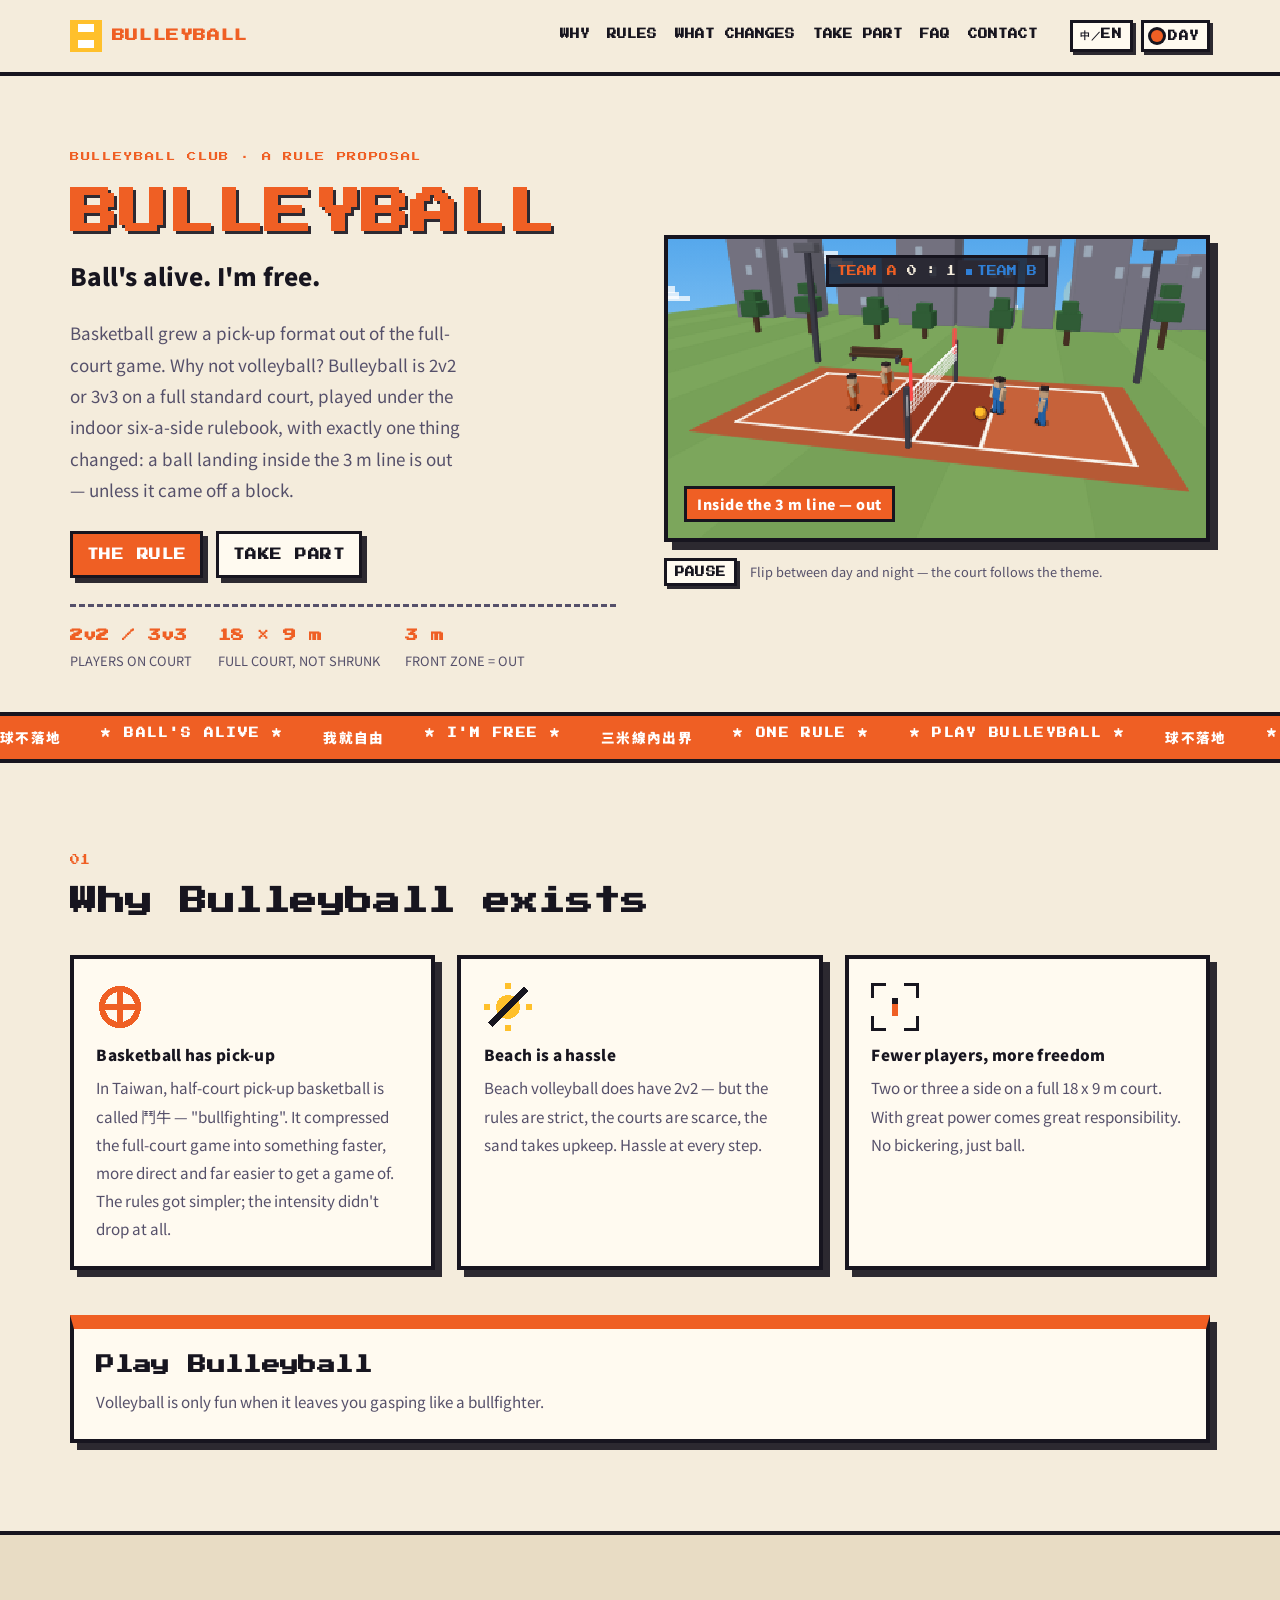
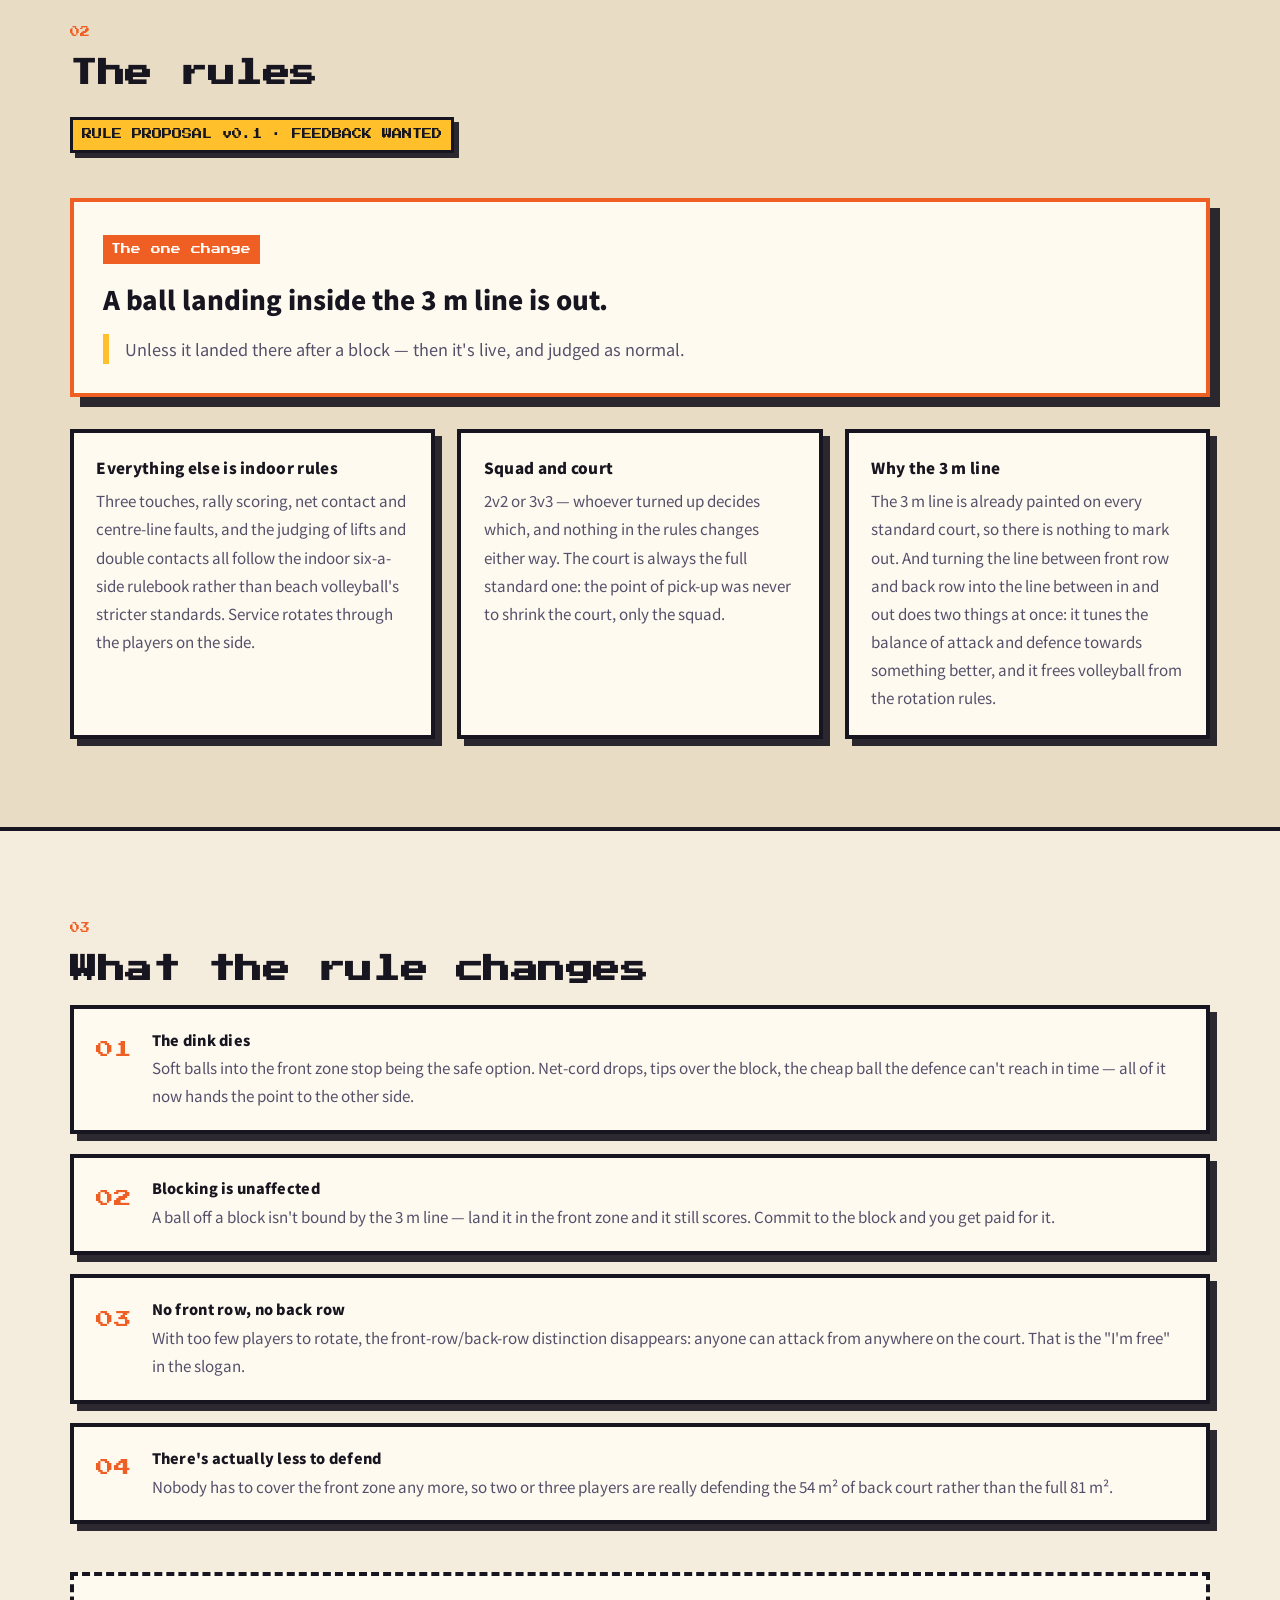
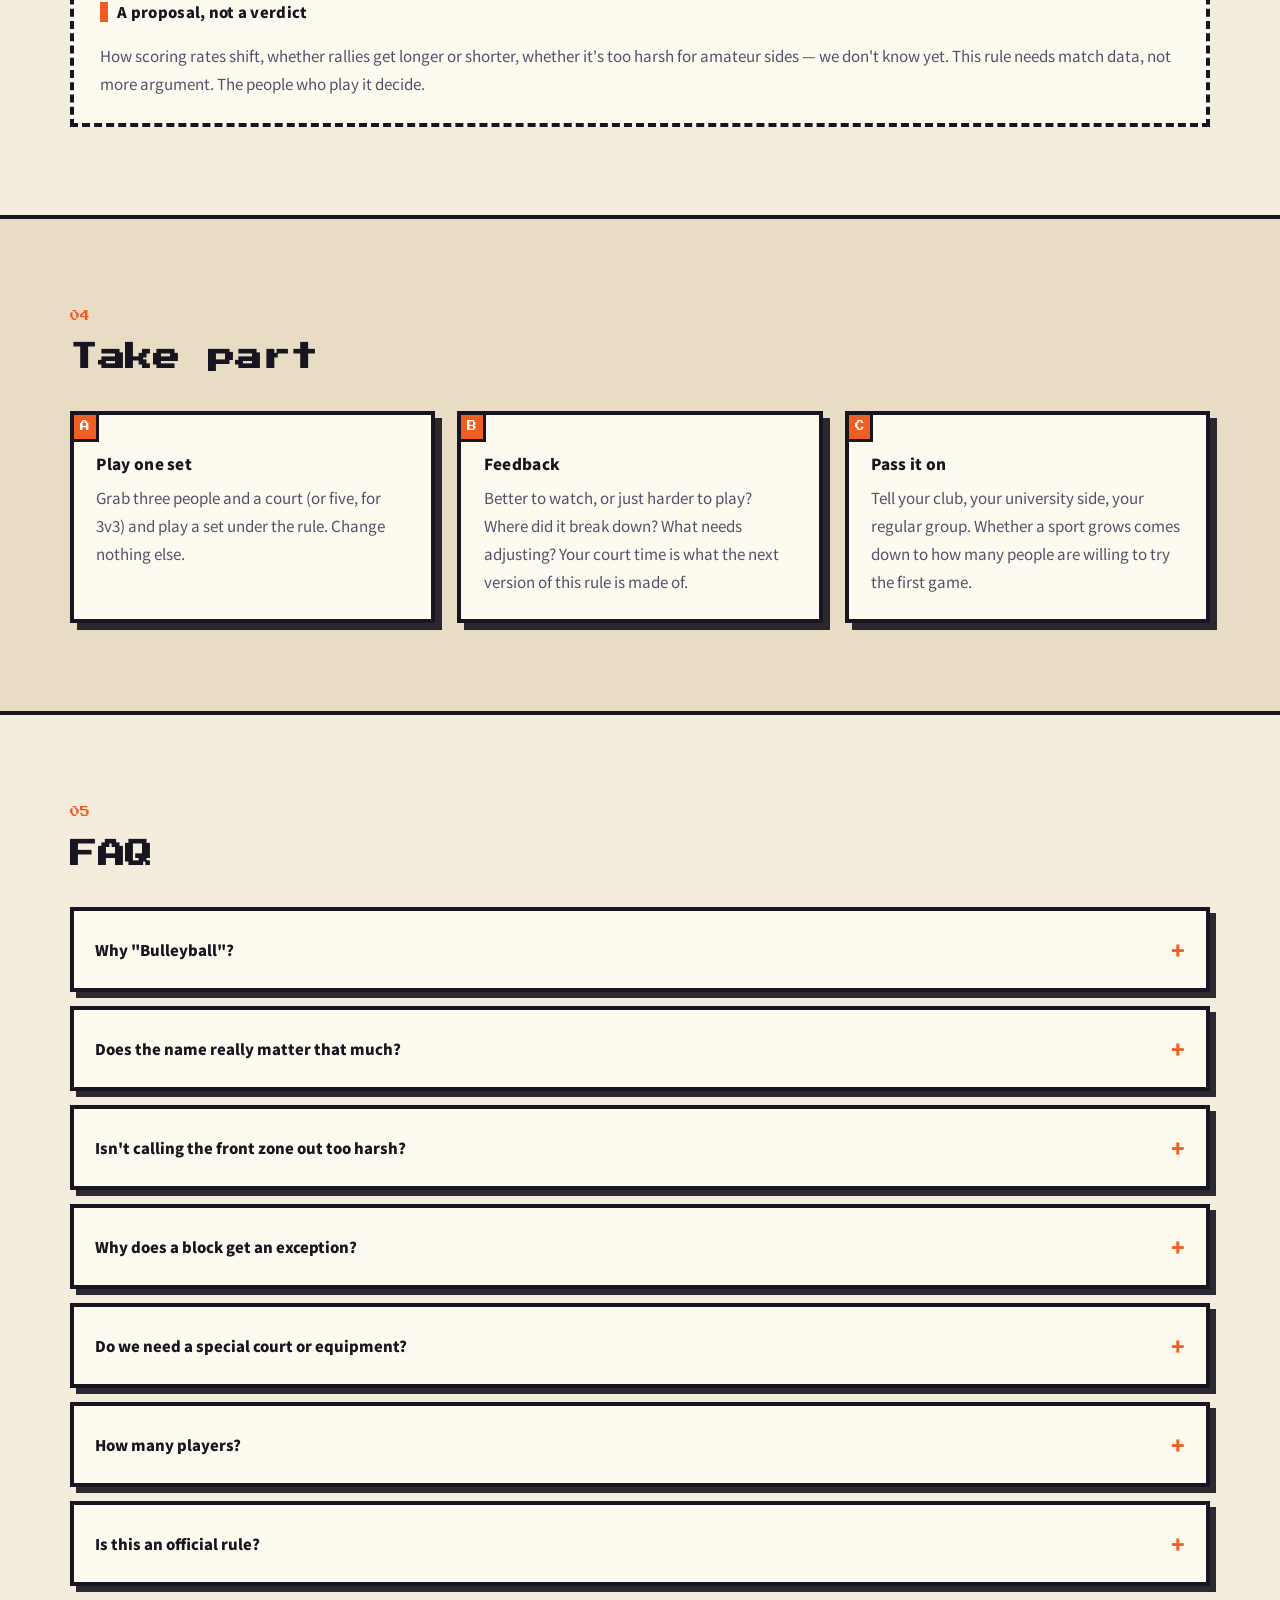
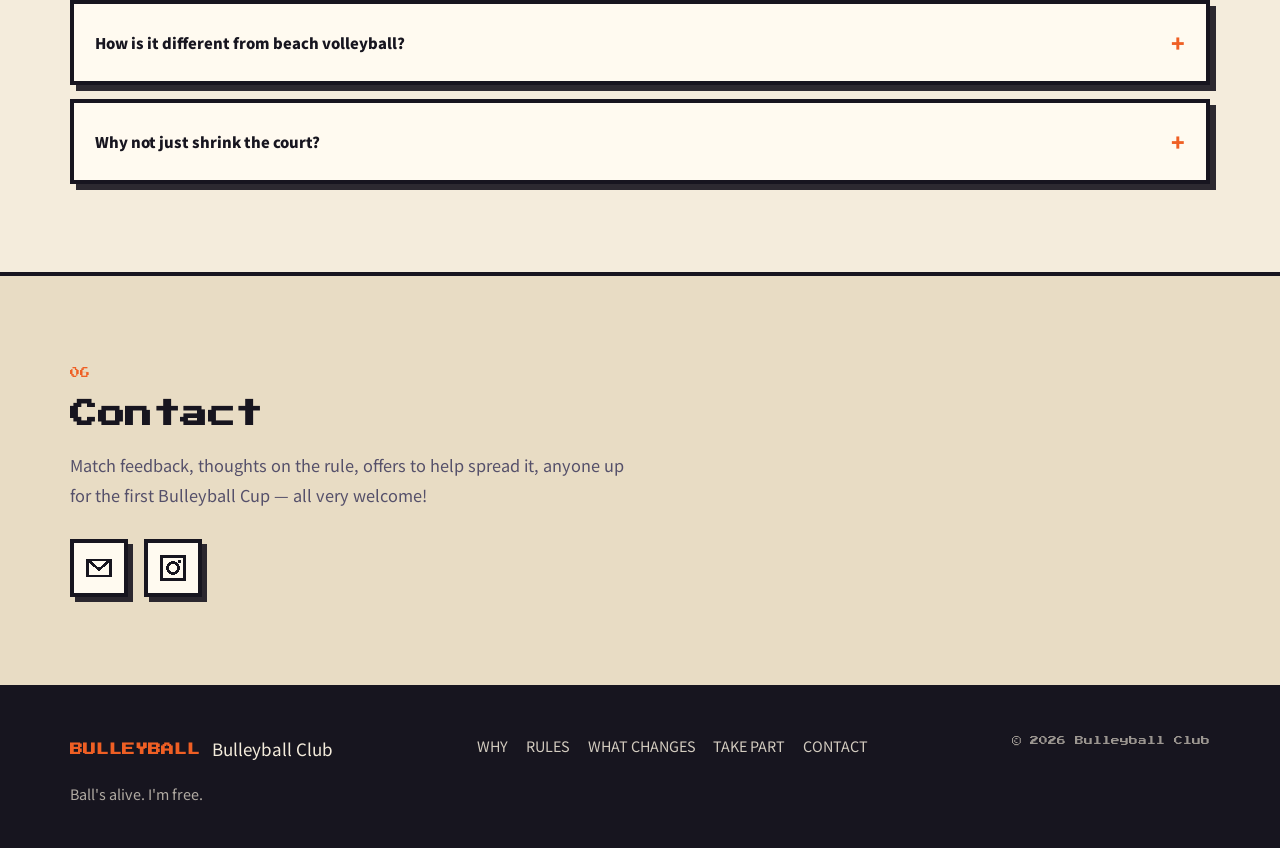
==== commit 3ba29056: "Simplify the mark to two colours The rim, the seam lines and the front zones were an orange and a ye" ====
--- a/index.html
+++ b/index.html
@@ -10,8 +10,8 @@
 <!-- Google Search does not list SVG among the favicon formats it reads,
      so the same mark is published as PNG and ICO as well. -->
 <link rel="icon" href="assets/img/favicon-96.png" type="image/png" sizes="96x96">
-<link rel="icon" href="/favicon.ico" sizes="32x32 64x64">
-<link rel="apple-touch-icon" href="assets/img/apple-touch-icon.png" sizes="180x180">
+<link rel="icon" href="/favicon.ico" sizes="32x32 48x48 64x64">
+<link rel="apple-touch-icon" href="assets/img/apple-touch-icon.png" sizes="192x192">
 <meta property="og:type" content="website">
 <meta property="og:title" content="鬥牛排球 Bulleyball">
 <meta property="og:description" content="球不落地、我就自由。2v2 或 3v3 打整座標準球場，規則沿用六人制排球競賽規則，只改一條：球落在三米線內算出界，攔網除外。">
@@ -45,10 +45,9 @@
     <a class="brand" href="#top">
       <span class="brand-mark" aria-hidden="true">
         <svg viewBox="0 0 32 32" width="32" height="32" shape-rendering="crispEdges">
-          <rect x="0" y="0" width="32" height="32" fill="#ef5f24"/>
-          <rect x="4" y="4" width="24" height="8" fill="#ffffff"/>
-          <rect x="4" y="13" width="24" height="6" fill="#ffc02b"/>
-          <rect x="4" y="20" width="24" height="8" fill="#ffffff"/>
+          <rect x="0" y="0" width="32" height="32" fill="#ffc02b"/>
+          <rect x="8" y="4" width="16" height="8" fill="#ffffff"/>
+          <rect x="8" y="20" width="16" height="8" fill="#ffffff"/>
         </svg>
       </span>
       <span class="brand-text">
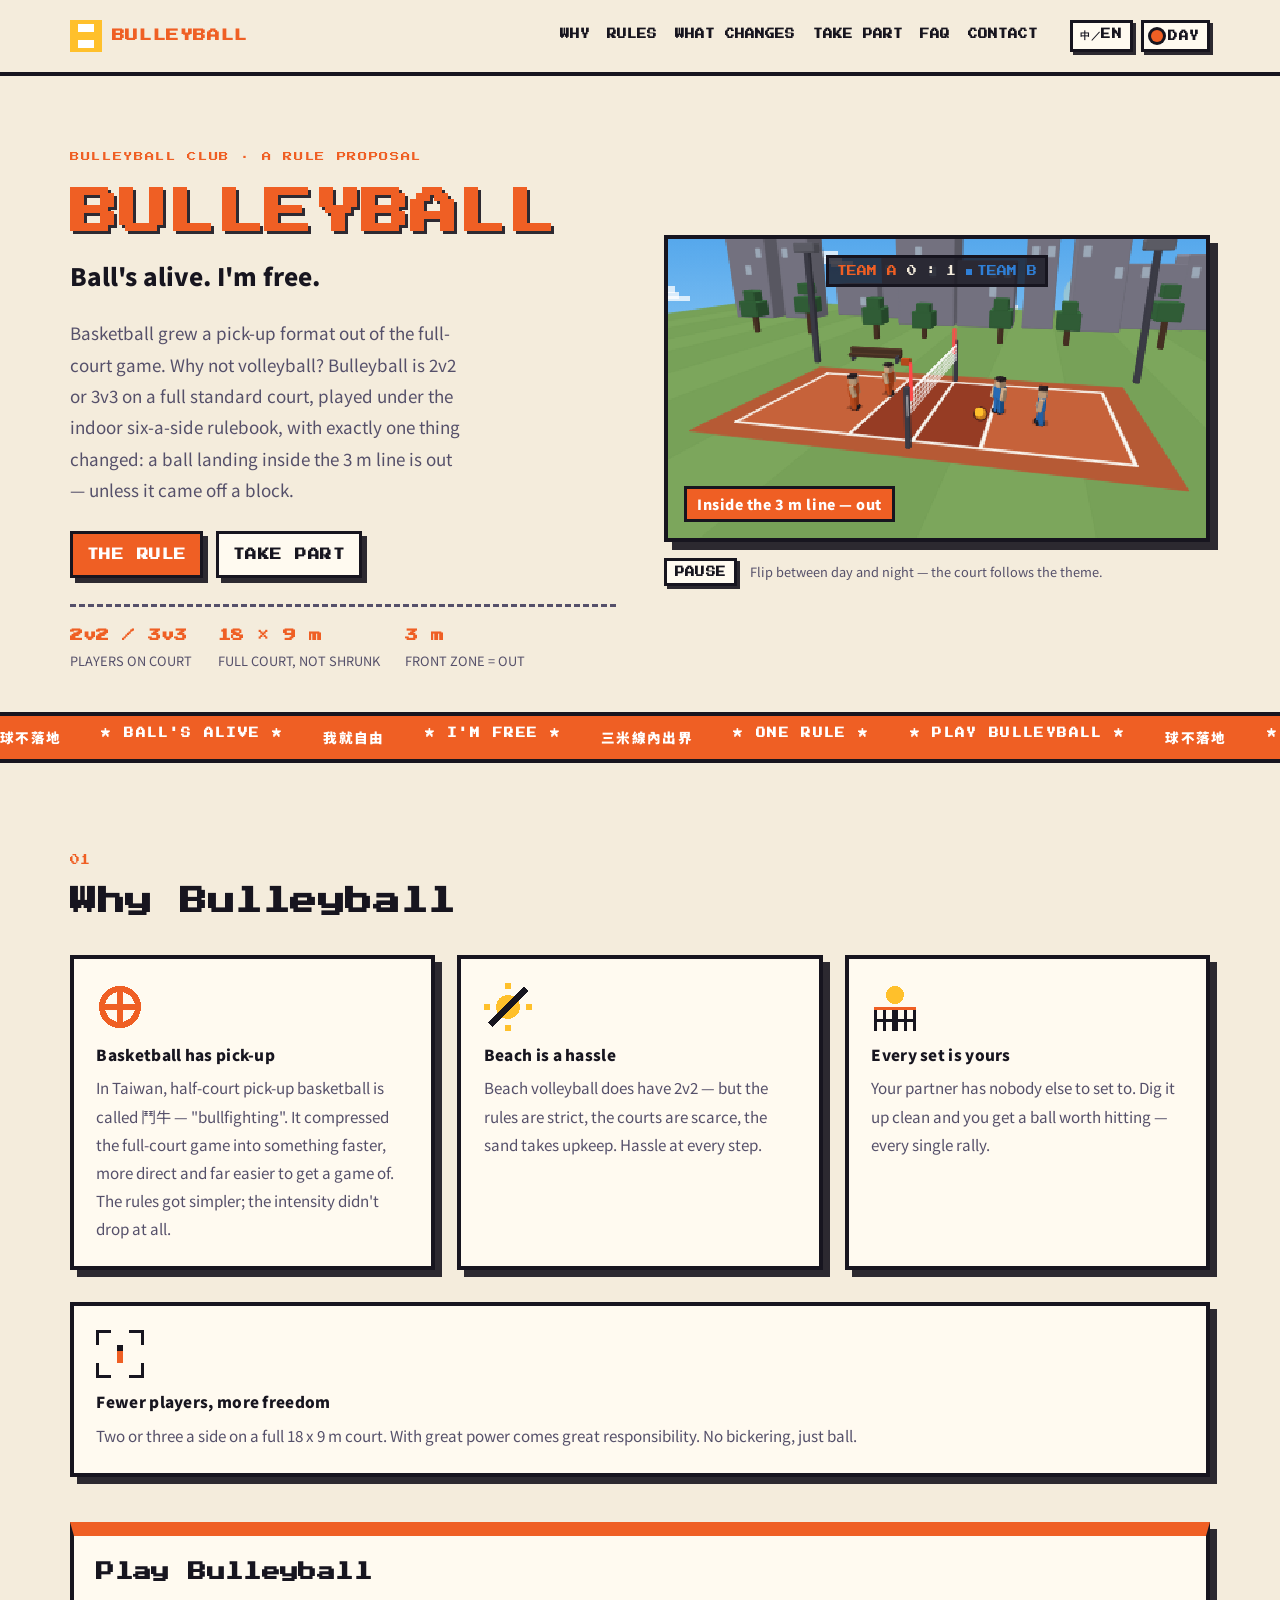
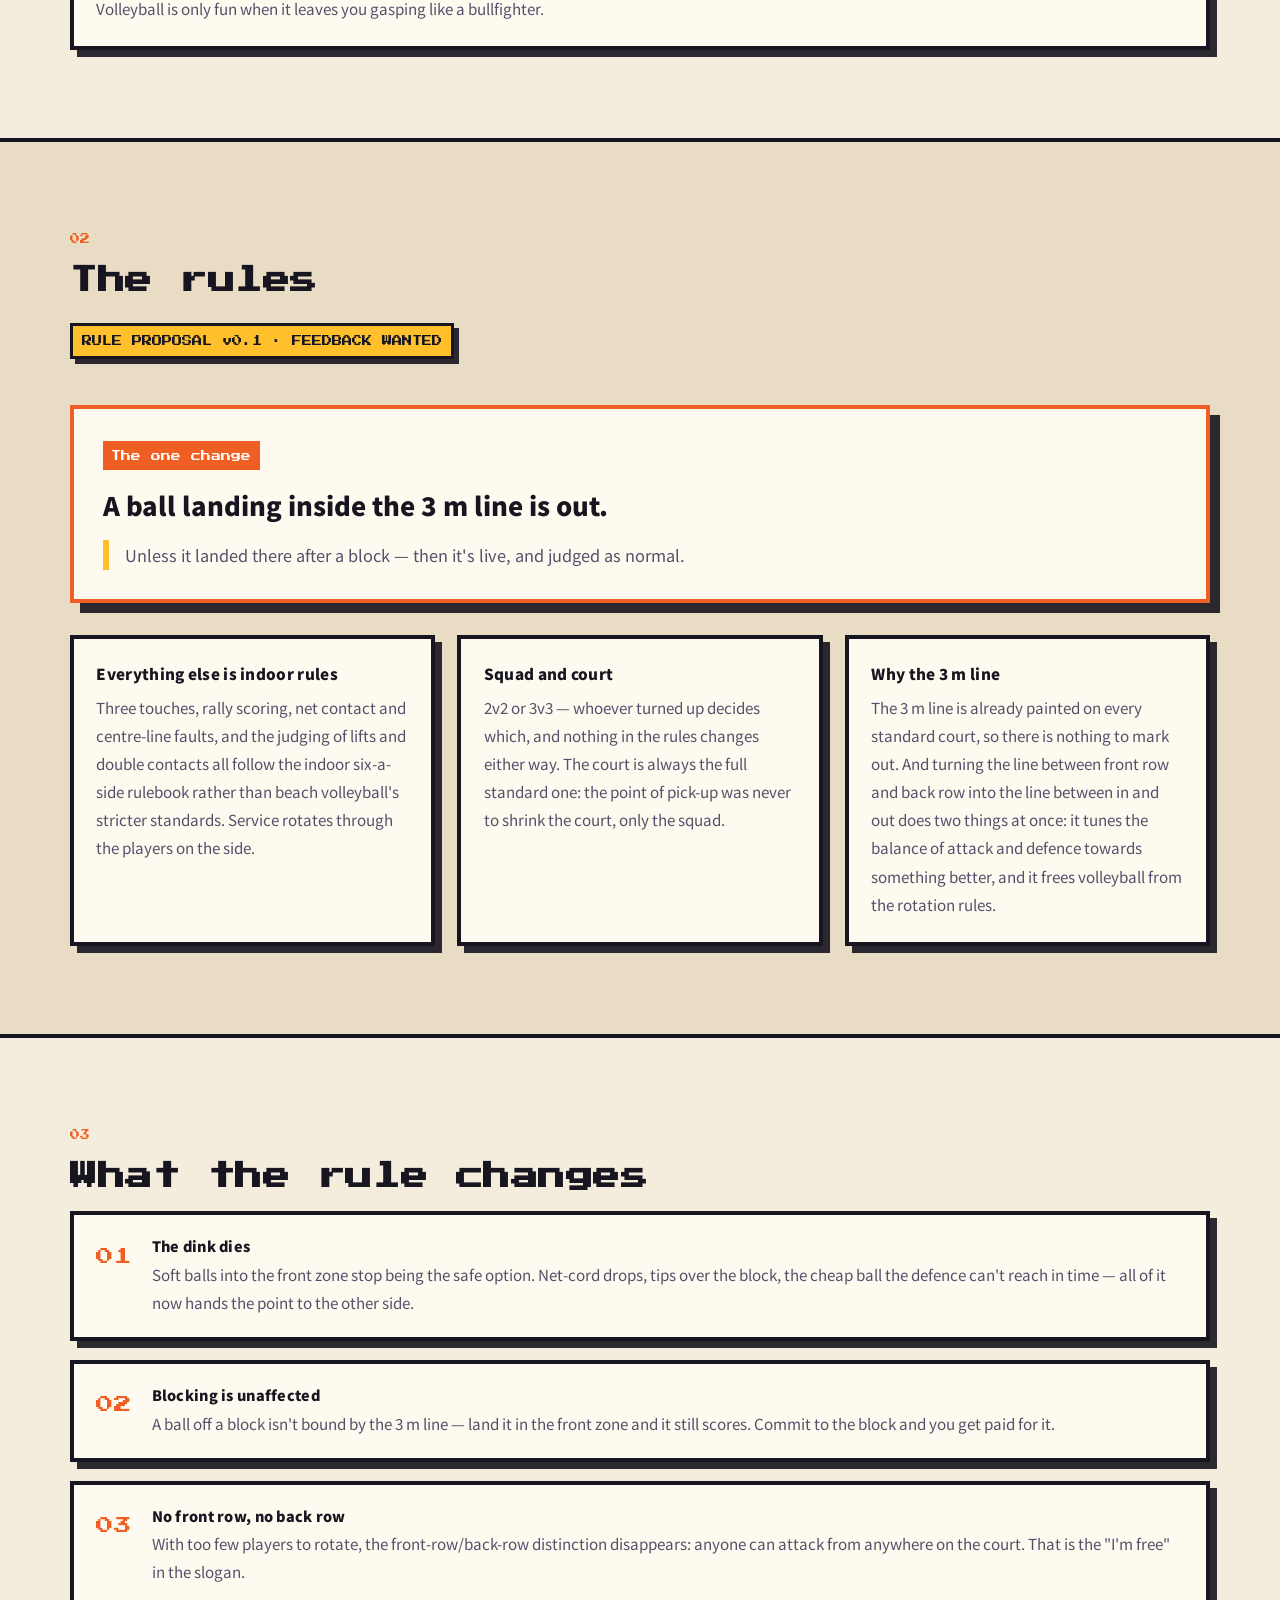
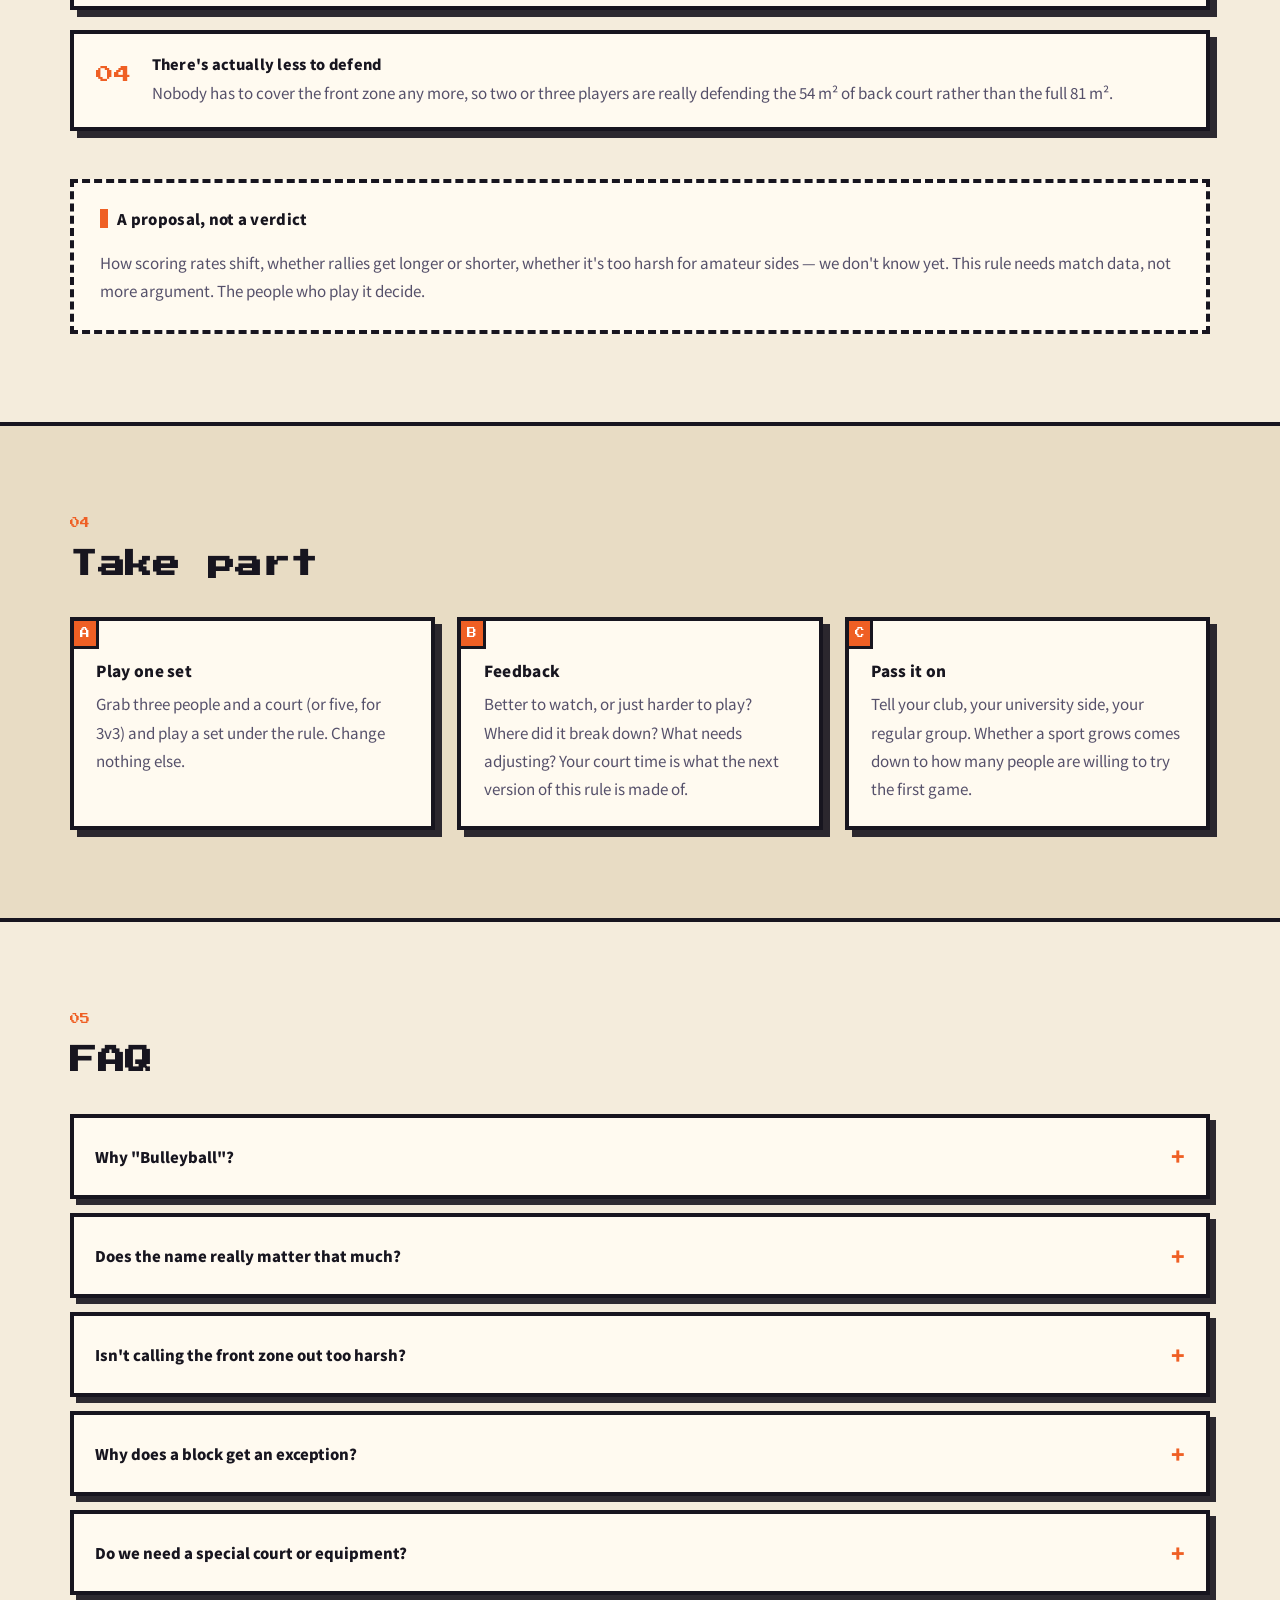
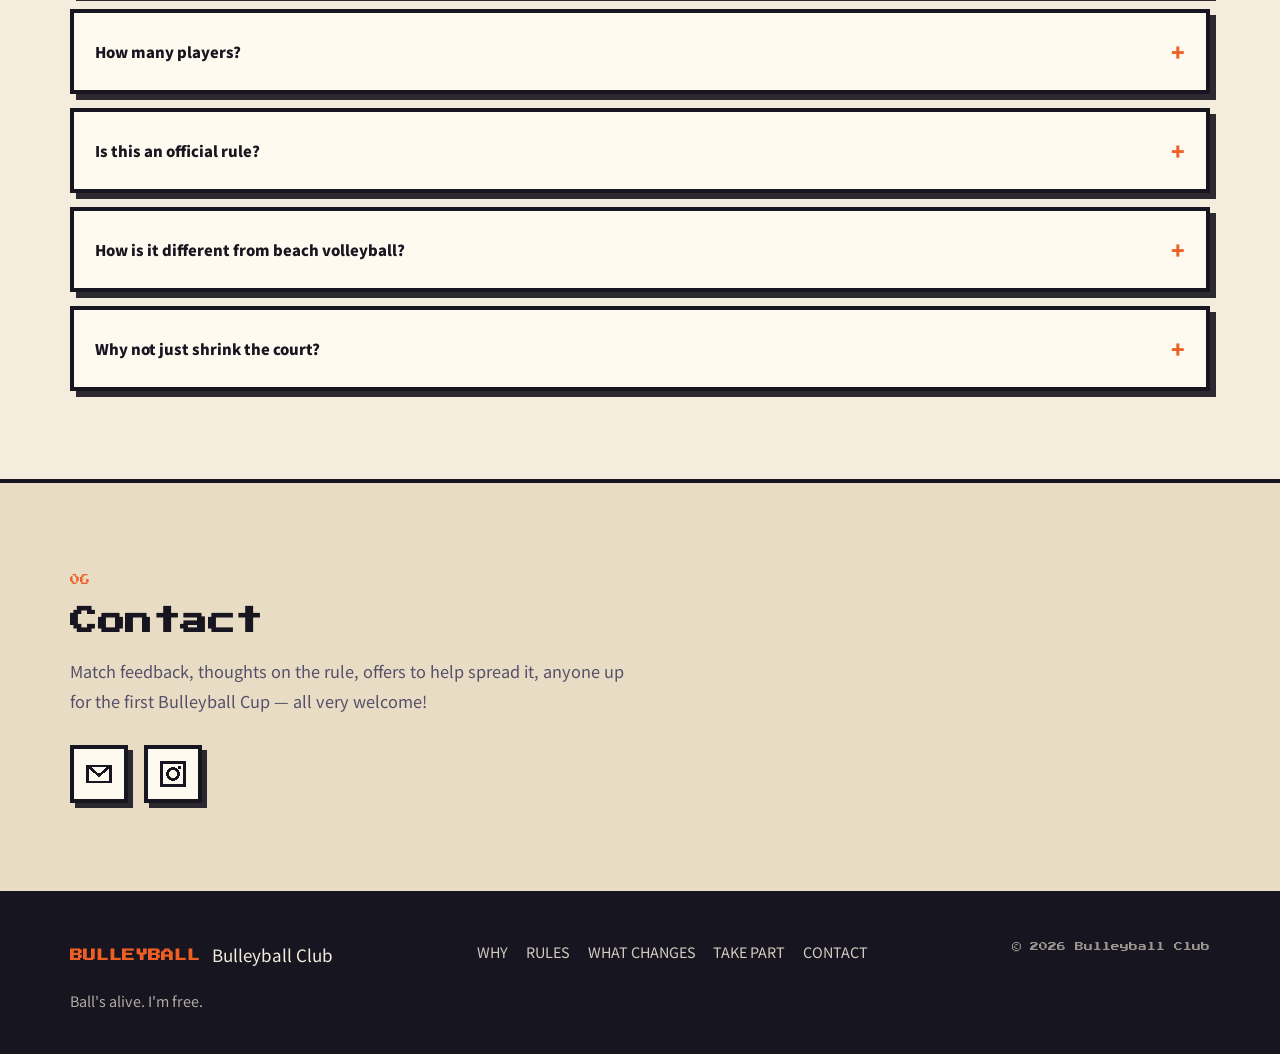
==== commit dc07ee20: "Add a third reason: 一定舉給你 Section 01 gains a card between 沙排太麻煩 and 人少更自由 — with one teammate there " ====
--- a/index.html
+++ b/index.html
@@ -181,6 +181,26 @@
       </article>
       <article class="card">
         <div class="card-ico" aria-hidden="true">
+          <!-- a ball above the net: tape in accent, mesh mirrored about x=8 -->
+          <svg viewBox="0 0 16 16" width="48" height="48" shape-rendering="crispEdges">
+            <circle cx="8" cy="4" r="3" fill="var(--accent-2)"/>
+            <rect x="1" y="8" width="14" height="1" fill="var(--accent)"/>
+            <g fill="var(--ink)">
+              <rect x="1" y="9" width="1" height="7"/><rect x="4" y="9" width="1" height="7"/>
+              <rect x="7" y="9" width="2" height="7"/>
+              <rect x="11" y="9" width="1" height="7"/><rect x="14" y="9" width="1" height="7"/>
+              <rect x="1" y="12" width="14" height="1"/>
+            </g>
+          </svg>
+        </div>
+        <h3 data-i18n="about.c3.h">一定舉給你</h3>
+        <p data-i18n="about.c3.p">隊友舉球一定得舉給你，只要接好球，就有好球打！</p>
+      </article>
+    </div>
+
+    <div class="cards">
+      <article class="card">
+        <div class="card-ico" aria-hidden="true">
           <svg viewBox="0 0 16 16" width="48" height="48" shape-rendering="crispEdges">
             <g fill="var(--ink)">
               <rect x="0" y="0" width="5" height="1"/><rect x="0" y="0" width="1" height="5"/>
@@ -192,8 +212,8 @@
             <rect x="7" y="7" width="2" height="4" fill="var(--accent)"/>
           </svg>
         </div>
-        <h3 data-i18n="about.c3.h">人少更自由</h3>
-        <p data-i18n="about.c3.p">2v2 或 3v3，打整座 18×9 公尺的標準球場。能力越強，責任越大。不鬥嘴，只鬥牛。</p>
+        <h3 data-i18n="about.c4.h">人少更自由</h3>
+        <p data-i18n="about.c4.p">2v2 或 3v3，打整座 18×9 公尺的標準球場。能力越強，責任越大。不鬥嘴，只鬥牛。</p>
       </article>
     </div>
 
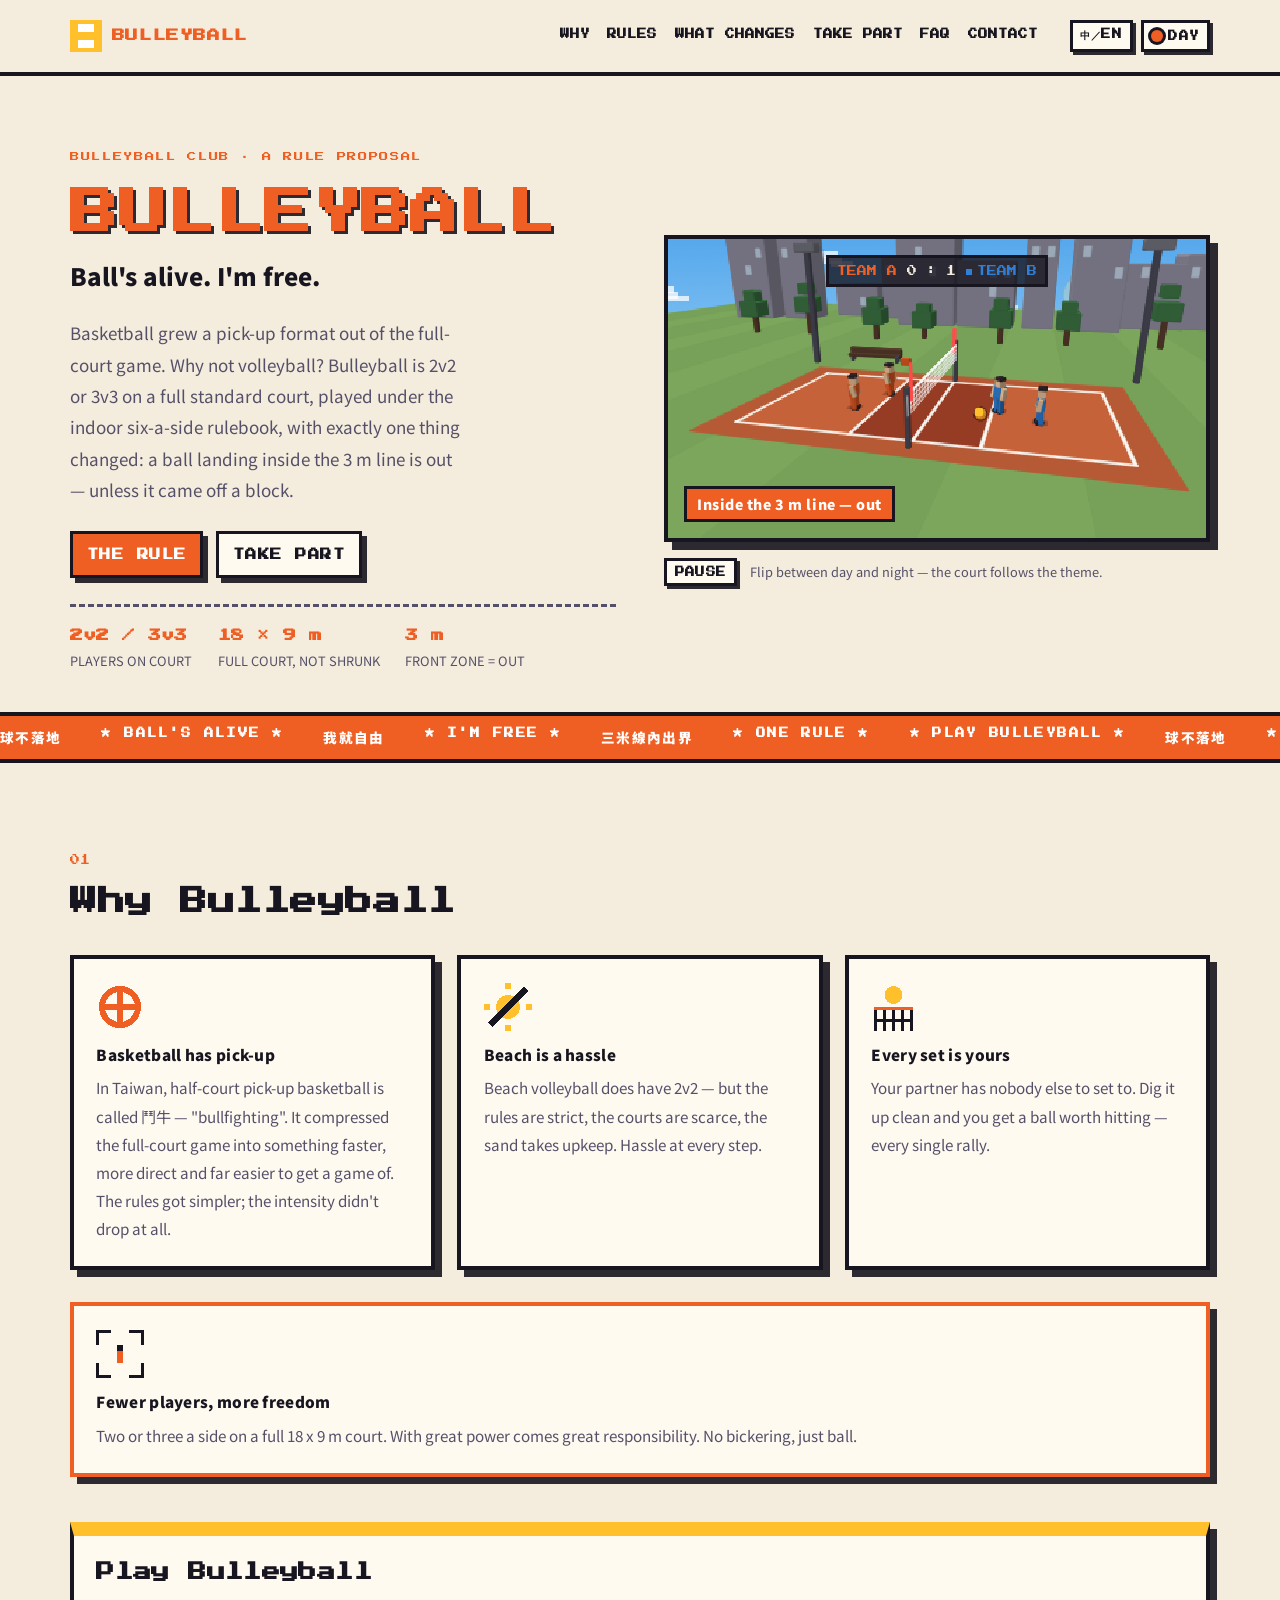
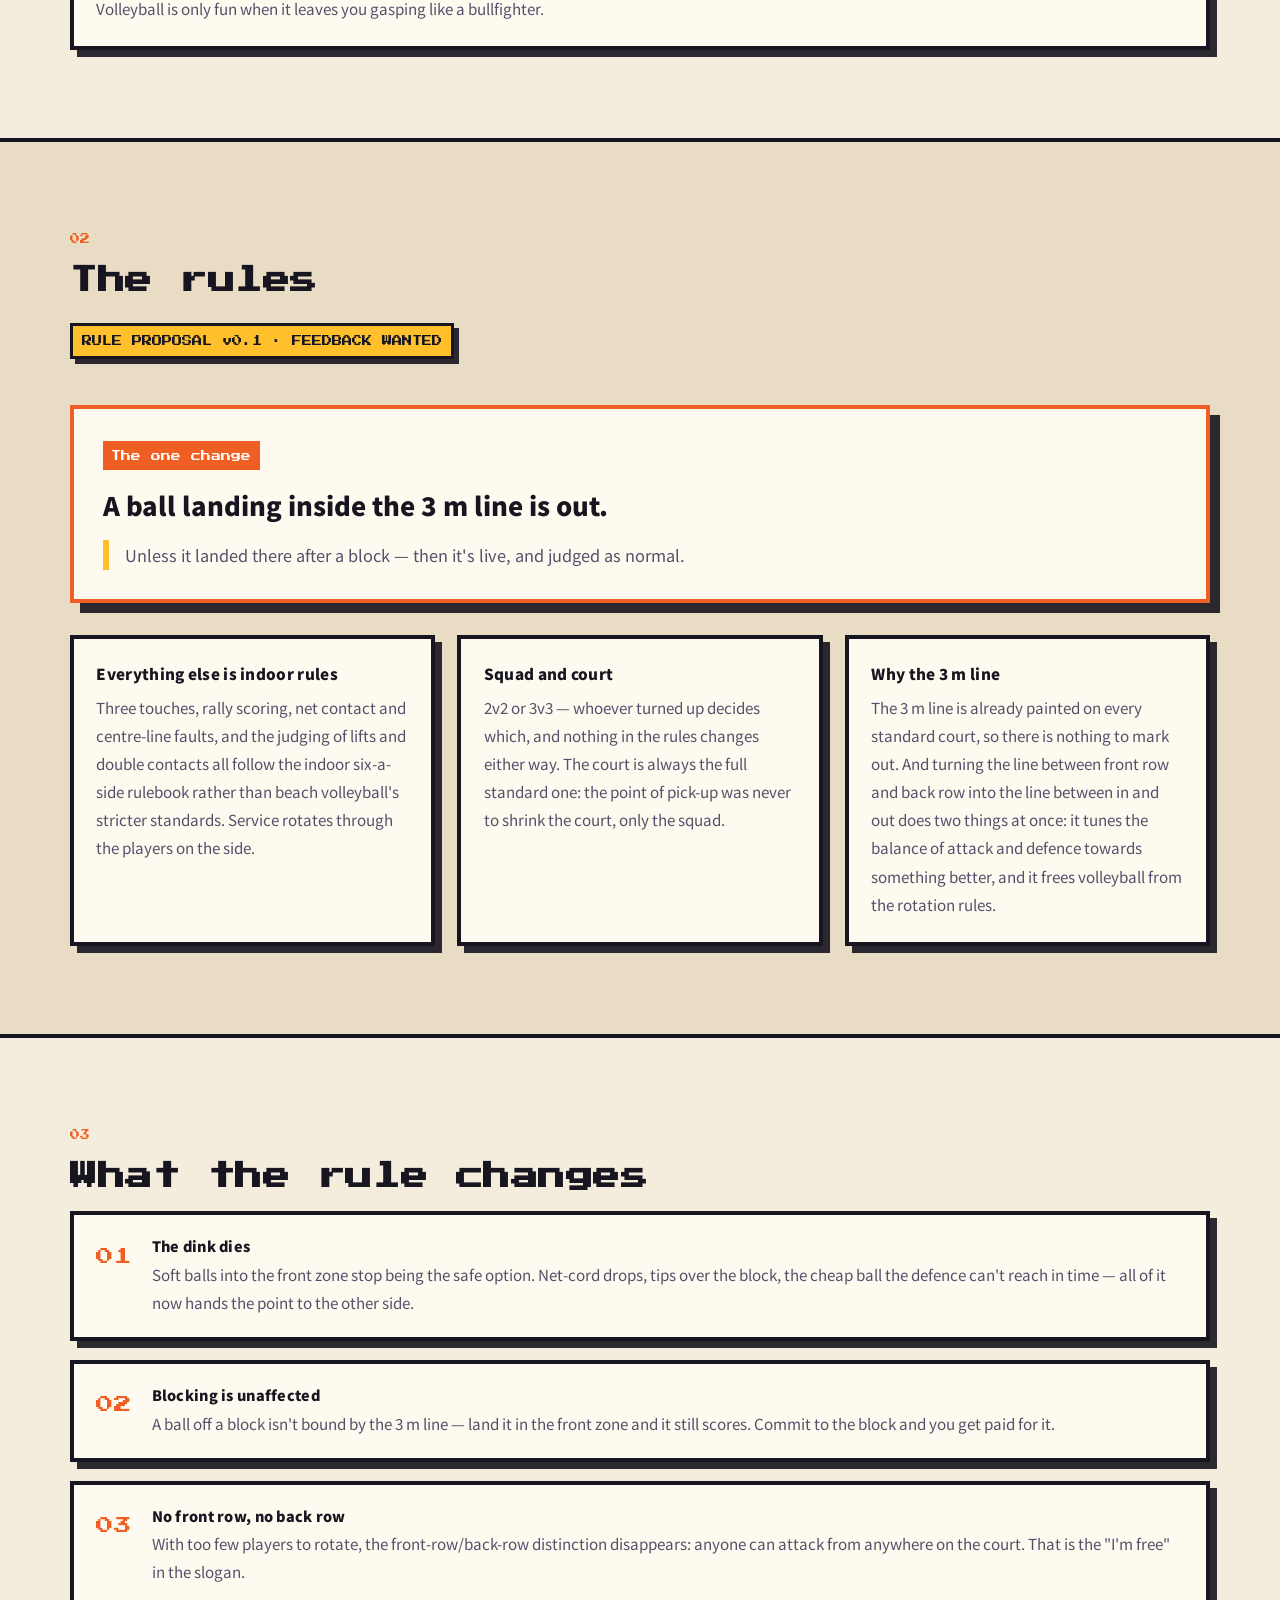
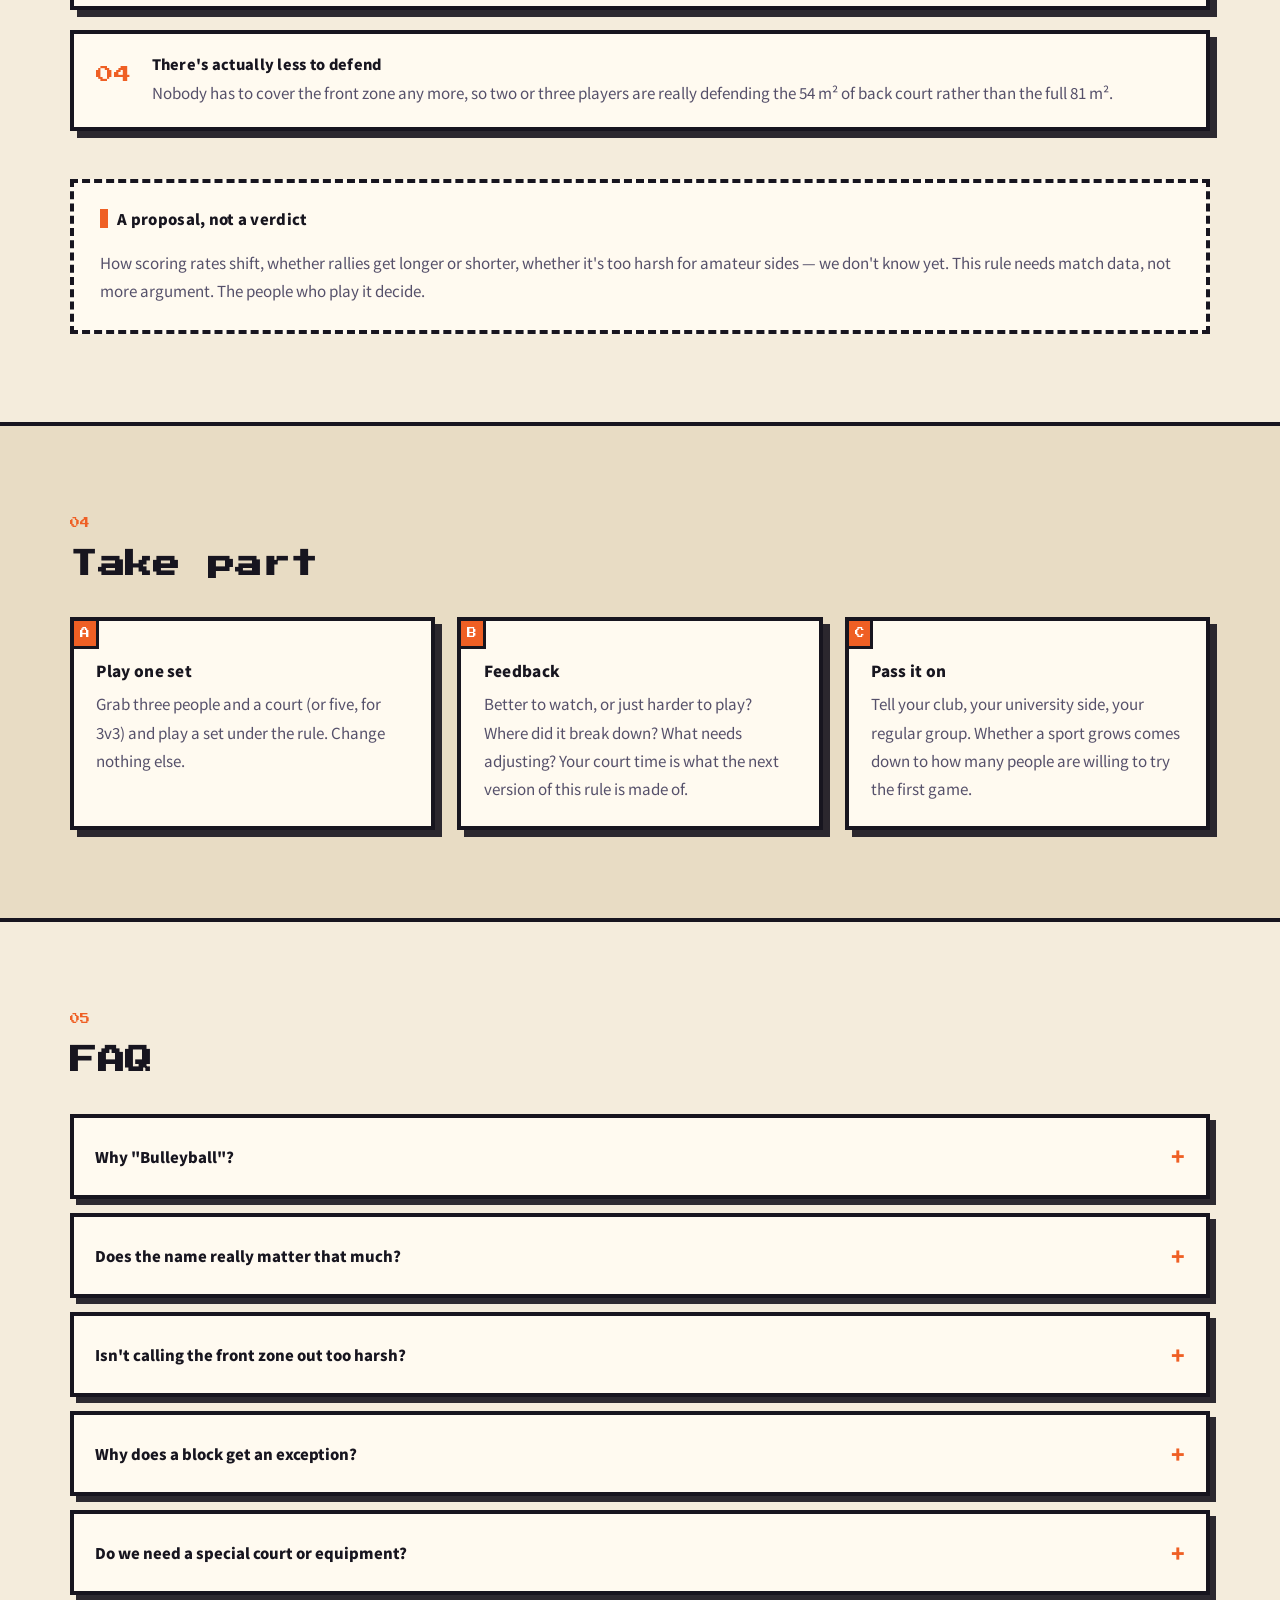
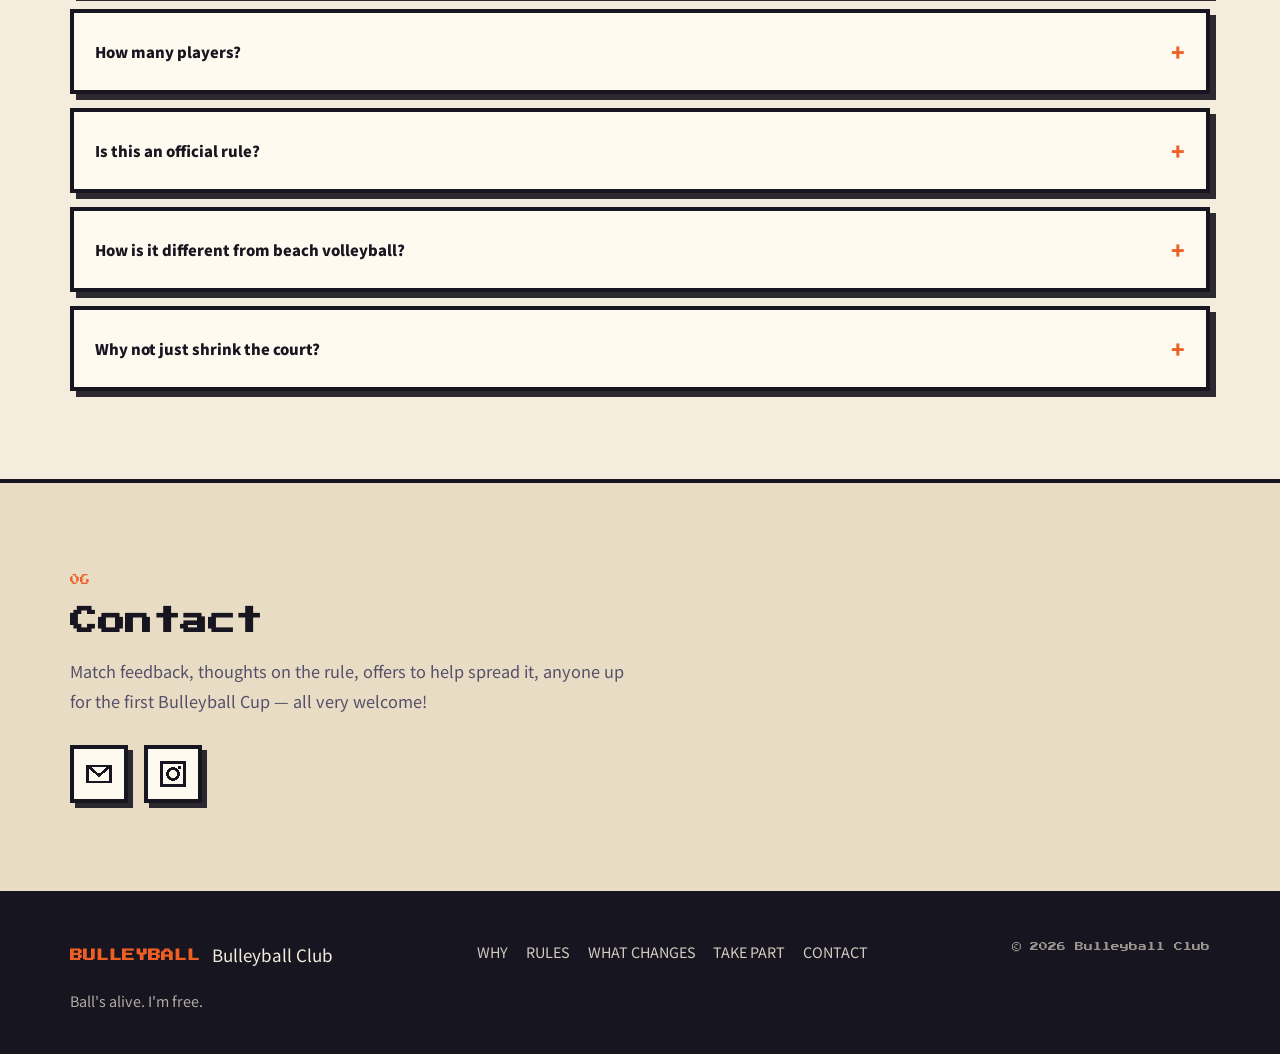
==== commit ff35f6a5: "Even out the net mesh; frame the wide card; one yellow for both name cards The mesh's centre bar was" ====
--- a/index.html
+++ b/index.html
@@ -183,13 +183,13 @@
         <div class="card-ico" aria-hidden="true">
           <!-- a ball above the net: tape in accent, mesh mirrored about x=8 -->
           <svg viewBox="0 0 16 16" width="48" height="48" shape-rendering="crispEdges">
-            <circle cx="8" cy="4" r="3" fill="var(--accent-2)"/>
-            <rect x="1" y="8" width="14" height="1" fill="var(--accent)"/>
+            <circle cx="7.5" cy="4" r="3" fill="var(--accent-2)"/>
+            <rect x="1" y="8" width="13" height="1" fill="var(--accent)"/>
             <g fill="var(--ink)">
               <rect x="1" y="9" width="1" height="7"/><rect x="4" y="9" width="1" height="7"/>
-              <rect x="7" y="9" width="2" height="7"/>
-              <rect x="11" y="9" width="1" height="7"/><rect x="14" y="9" width="1" height="7"/>
-              <rect x="1" y="12" width="14" height="1"/>
+              <rect x="7" y="9" width="1" height="7"/>
+              <rect x="10" y="9" width="1" height="7"/><rect x="13" y="9" width="1" height="7"/>
+              <rect x="1" y="12" width="13" height="1"/>
             </g>
           </svg>
         </div>
@@ -199,7 +199,7 @@
     </div>
 
     <div class="cards">
-      <article class="card">
+      <article class="card highlight">
         <div class="card-ico" aria-hidden="true">
           <svg viewBox="0 0 16 16" width="48" height="48" shape-rendering="crispEdges">
             <g fill="var(--ink)">
@@ -219,12 +219,12 @@
 
     <div class="name-story">
       <div class="cards two">
-        <article class="card accent">
+        <article class="card accent-2">
           <p class="kicker latin">EN</p>
           <h4 class="latin big">Play Bulleyball</h4>
           <p data-i18n="about.name.en">氣喘如牛的排球，才好玩</p>
         </article>
-        <article class="card accent-2">
+        <article class="card accent-2 zh-only">
           <p class="kicker">中文</p>
           <h4 class="big">打牛排</h4>
           <p data-i18n="about.name.zh">今晚打牛排嗎？懂的就懂</p>
--- a/assets/css/style.css
+++ b/assets/css/style.css
@@ -290,7 +290,7 @@
    the English page carries neither it nor the card that explains it */
 [lang="en"] .hero-sub,
 [lang="en"] .ticker .zh-pun,
-[lang="en"] .name-story .card.accent-2 { display: none; }
+[lang="en"] .name-story .card.zh-only { display: none; }
 [lang="en"] .name-story .cards.two { grid-template-columns: 1fr; }
 [lang="en"] .name-story .kicker { display: none; }
 .cards.two   { grid-template-columns: repeat(2, 1fr); }
@@ -313,6 +313,8 @@
 .card-ico { margin-bottom: .8rem; line-height: 0; }
 .card.accent { border-top: 14px solid var(--accent); }
 .card.accent-2 { border-top: 14px solid var(--accent-2); }
+/* same orange frame the 02 rule box wears */
+.card.highlight { border-color: var(--accent); }
 .kicker { font-size: .55rem; color: var(--accent); margin-bottom: .6rem; }
 .card h4.big { font-size: 1.6rem; margin-bottom: .5em; }
 .card h4.big.latin { font-size: 1.15rem; }
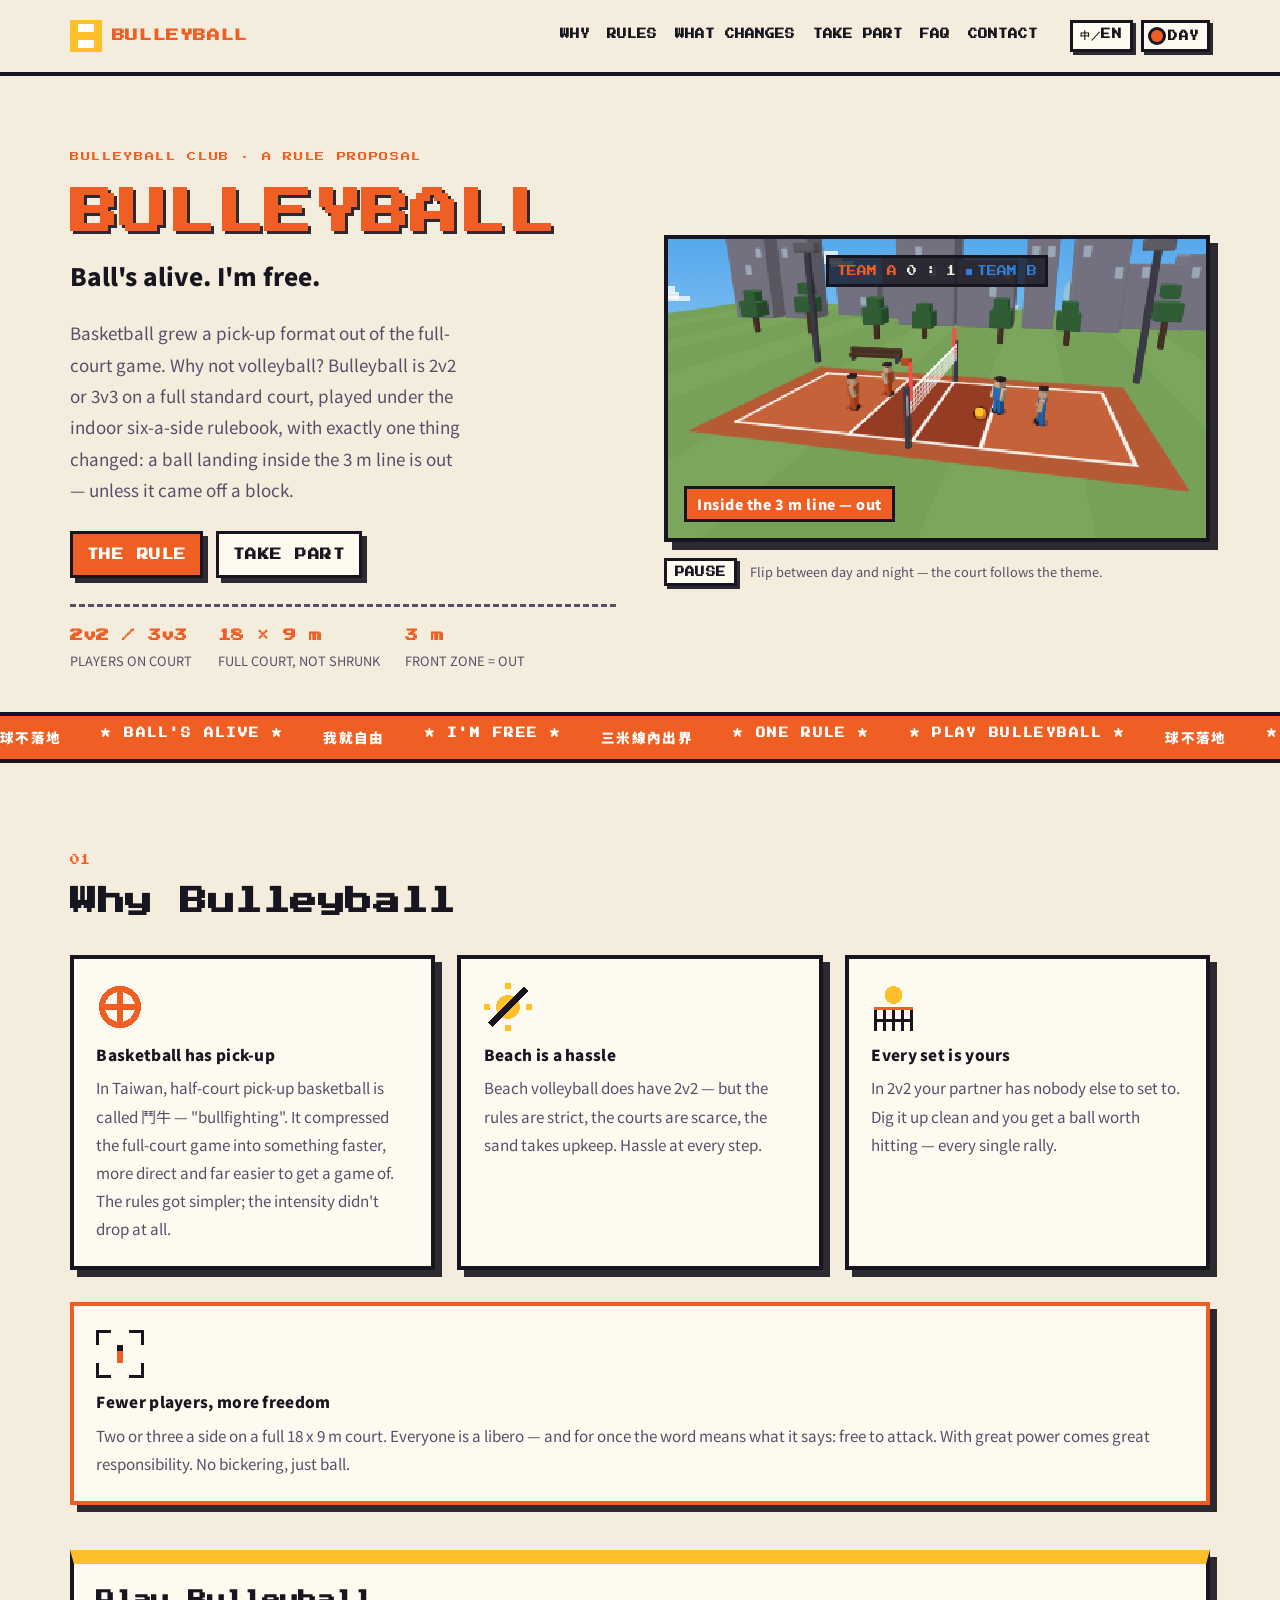
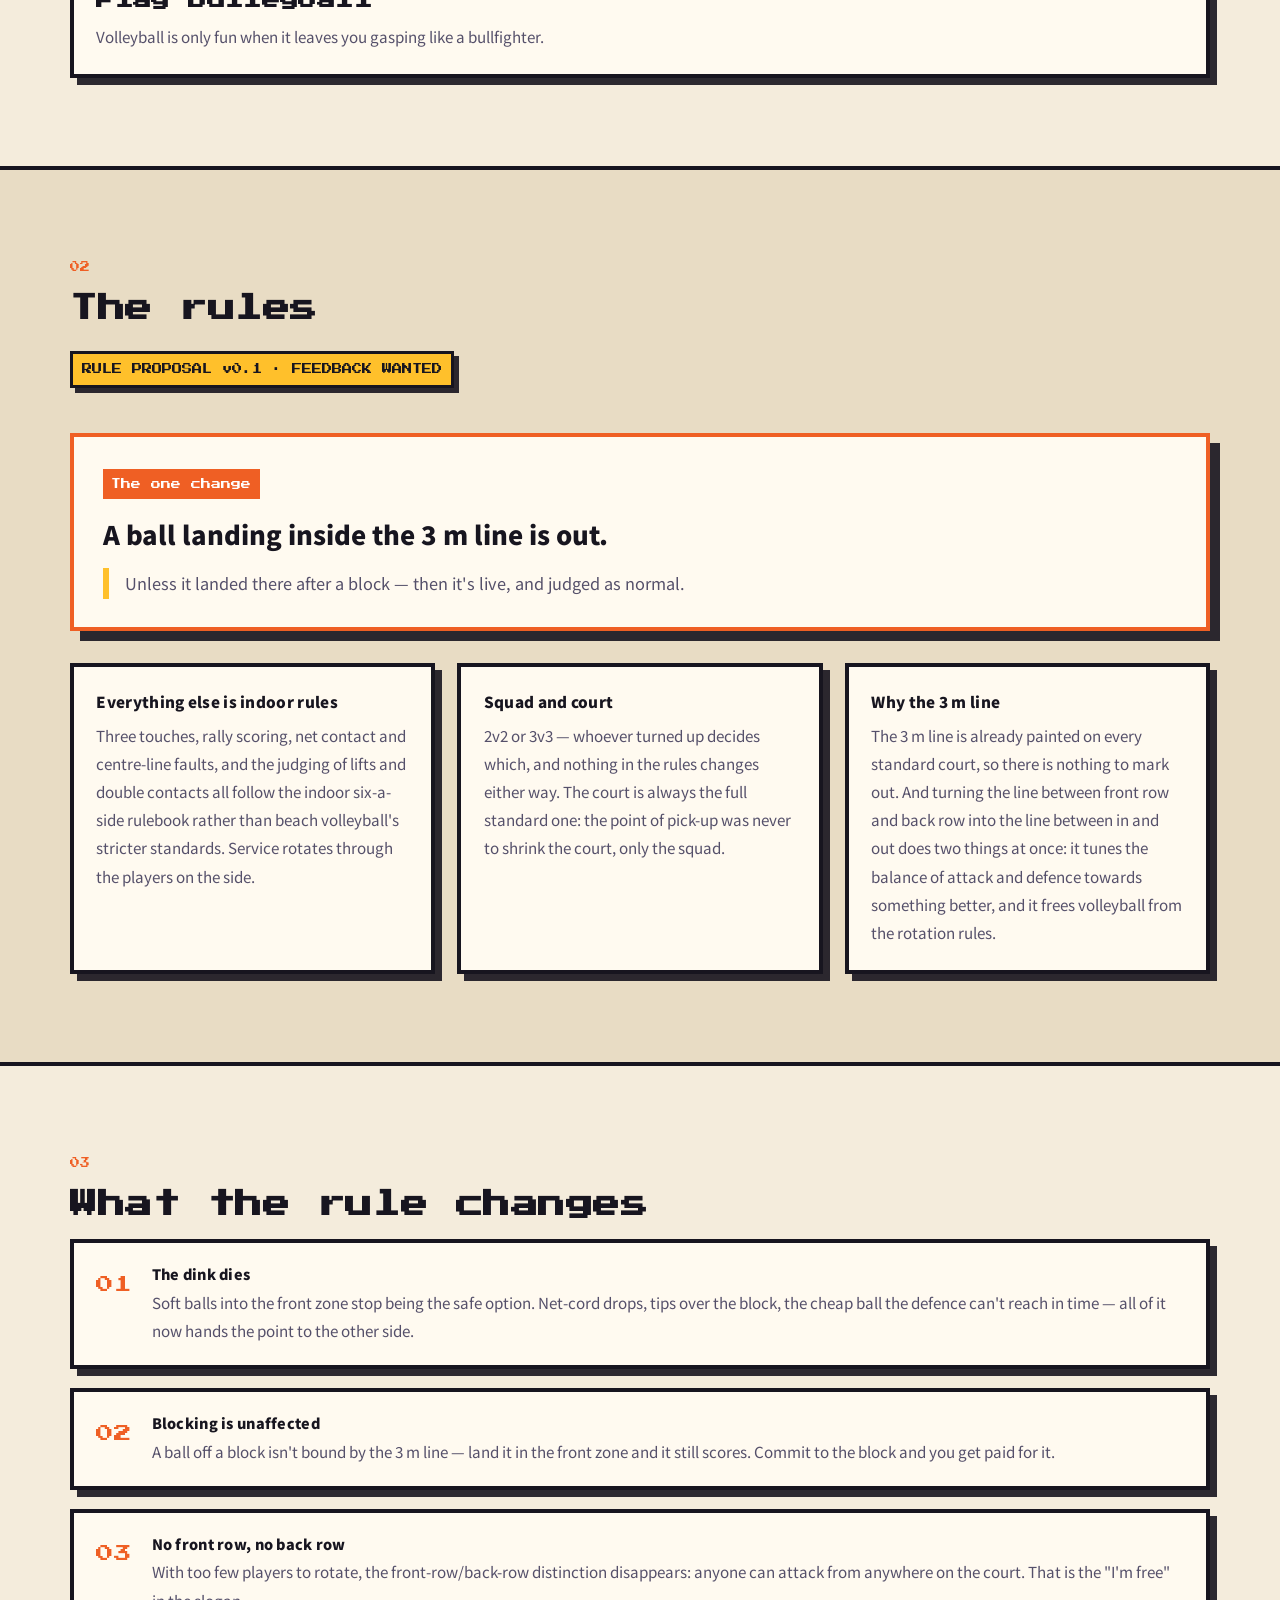
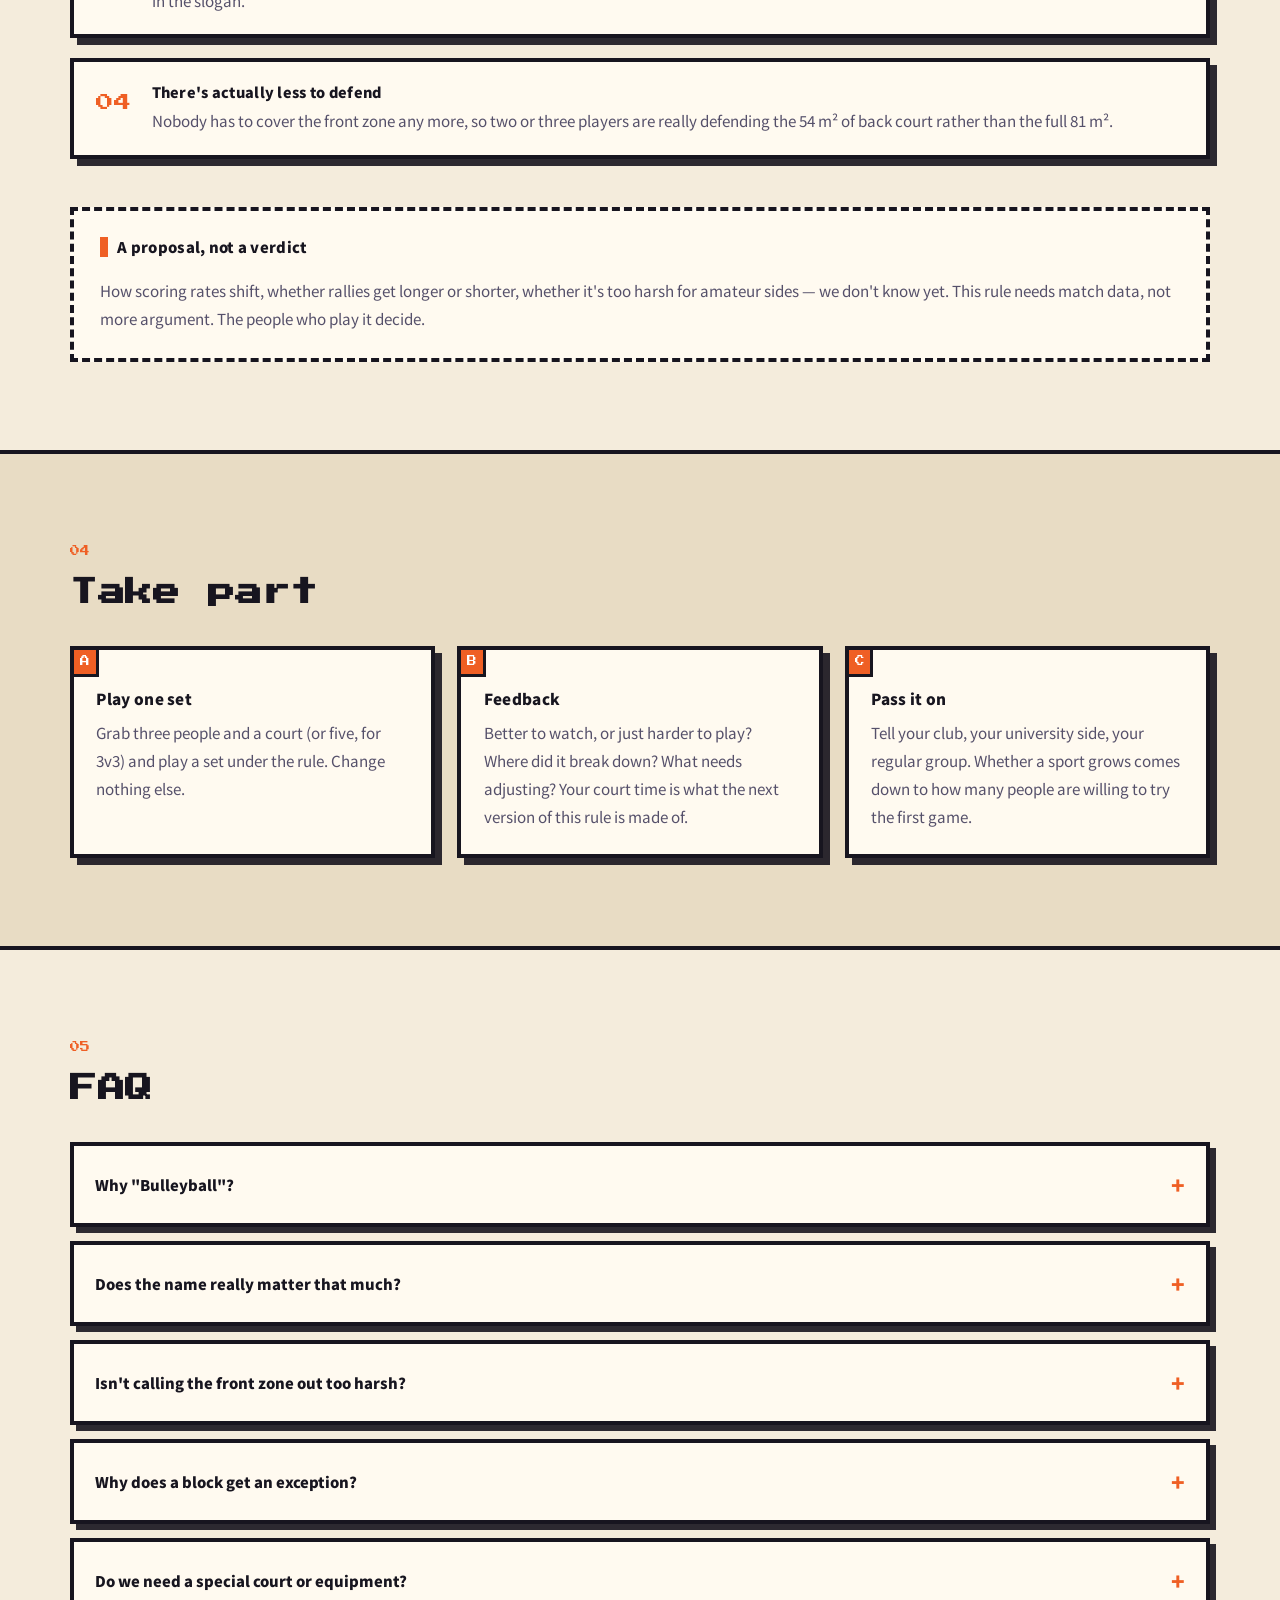
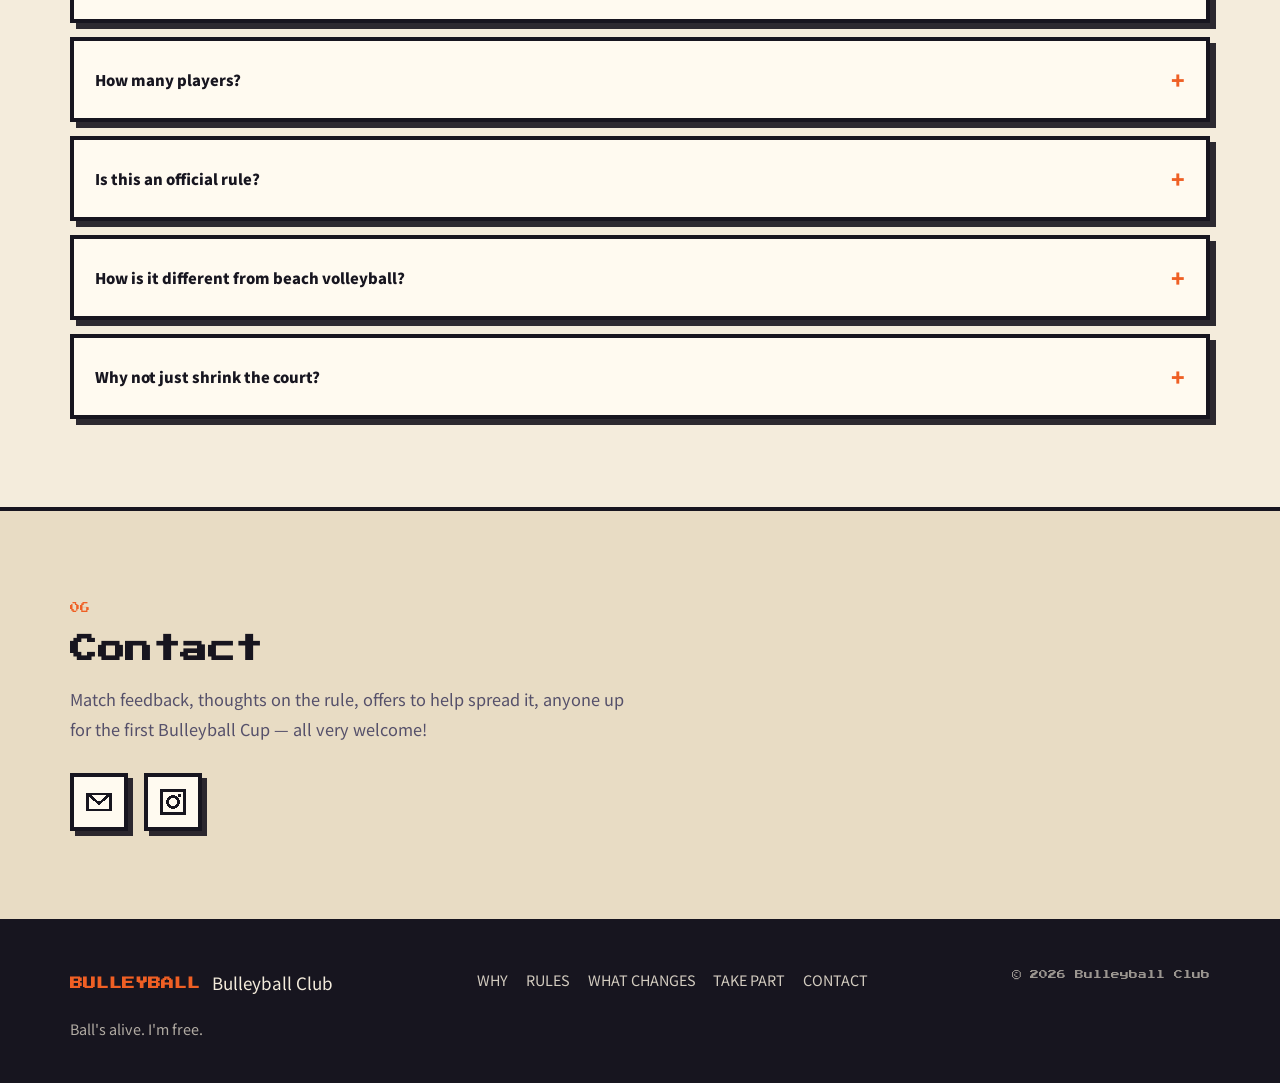
==== commit 354b5e2f: "Reword the two reason cards 一定舉給你 now names the format up front — the guarantee only holds at 2v2. 人" ====
--- a/index.html
+++ b/index.html
@@ -194,7 +194,7 @@
           </svg>
         </div>
         <h3 data-i18n="about.c3.h">一定舉給你</h3>
-        <p data-i18n="about.c3.p">隊友舉球一定得舉給你，只要接好球，就有好球打！</p>
+        <p data-i18n="about.c3.p">2v2，隊友舉球一定得舉給你，只要接好球，就有好球打！</p>
       </article>
     </div>
 
@@ -213,7 +213,7 @@
           </svg>
         </div>
         <h3 data-i18n="about.c4.h">人少更自由</h3>
-        <p data-i18n="about.c4.p">2v2 或 3v3，打整座 18×9 公尺的標準球場。能力越強，責任越大。不鬥嘴，只鬥牛。</p>
+        <p data-i18n="about.c4.p">2v2 或 3v3，打整座 18×9 公尺的標準球場，人人都是可以自由攻擊的自由球員。能力越強，責任越大。不鬥嘴，只鬥牛。</p>
       </article>
     </div>
 
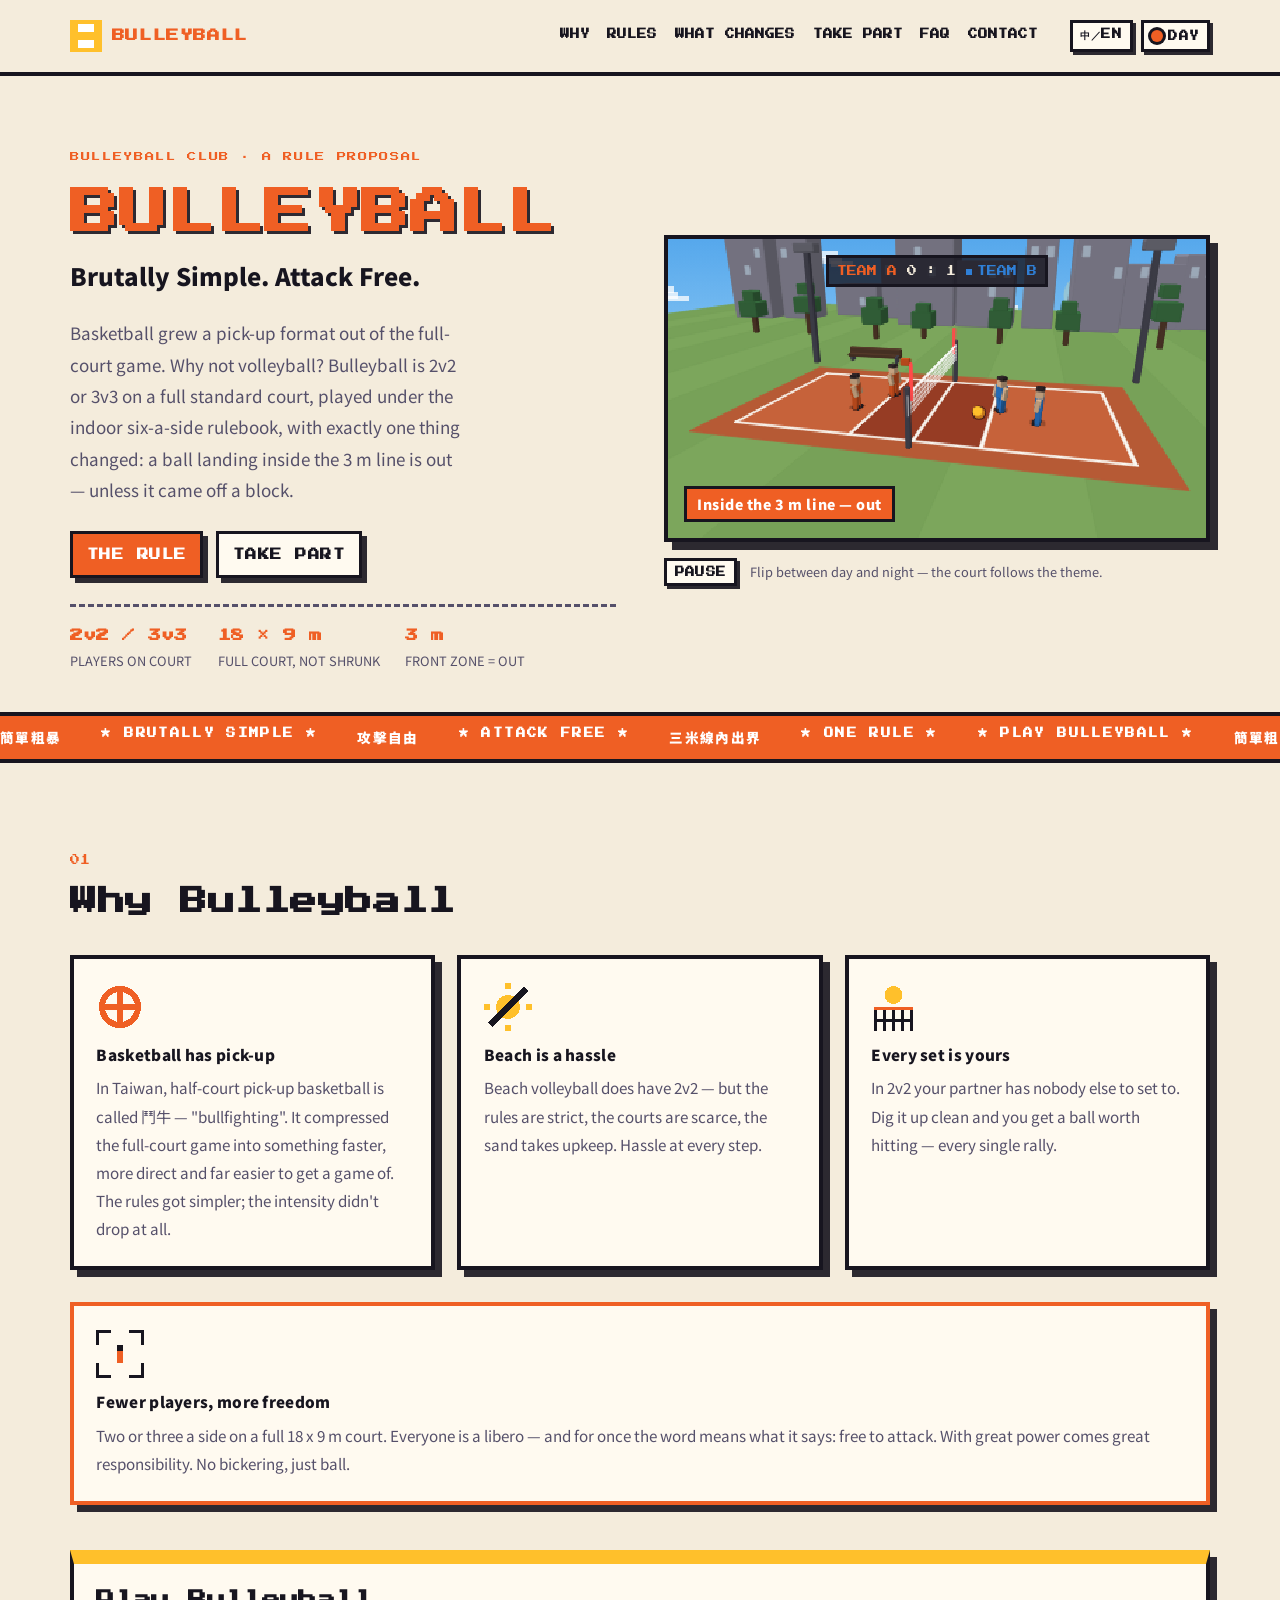
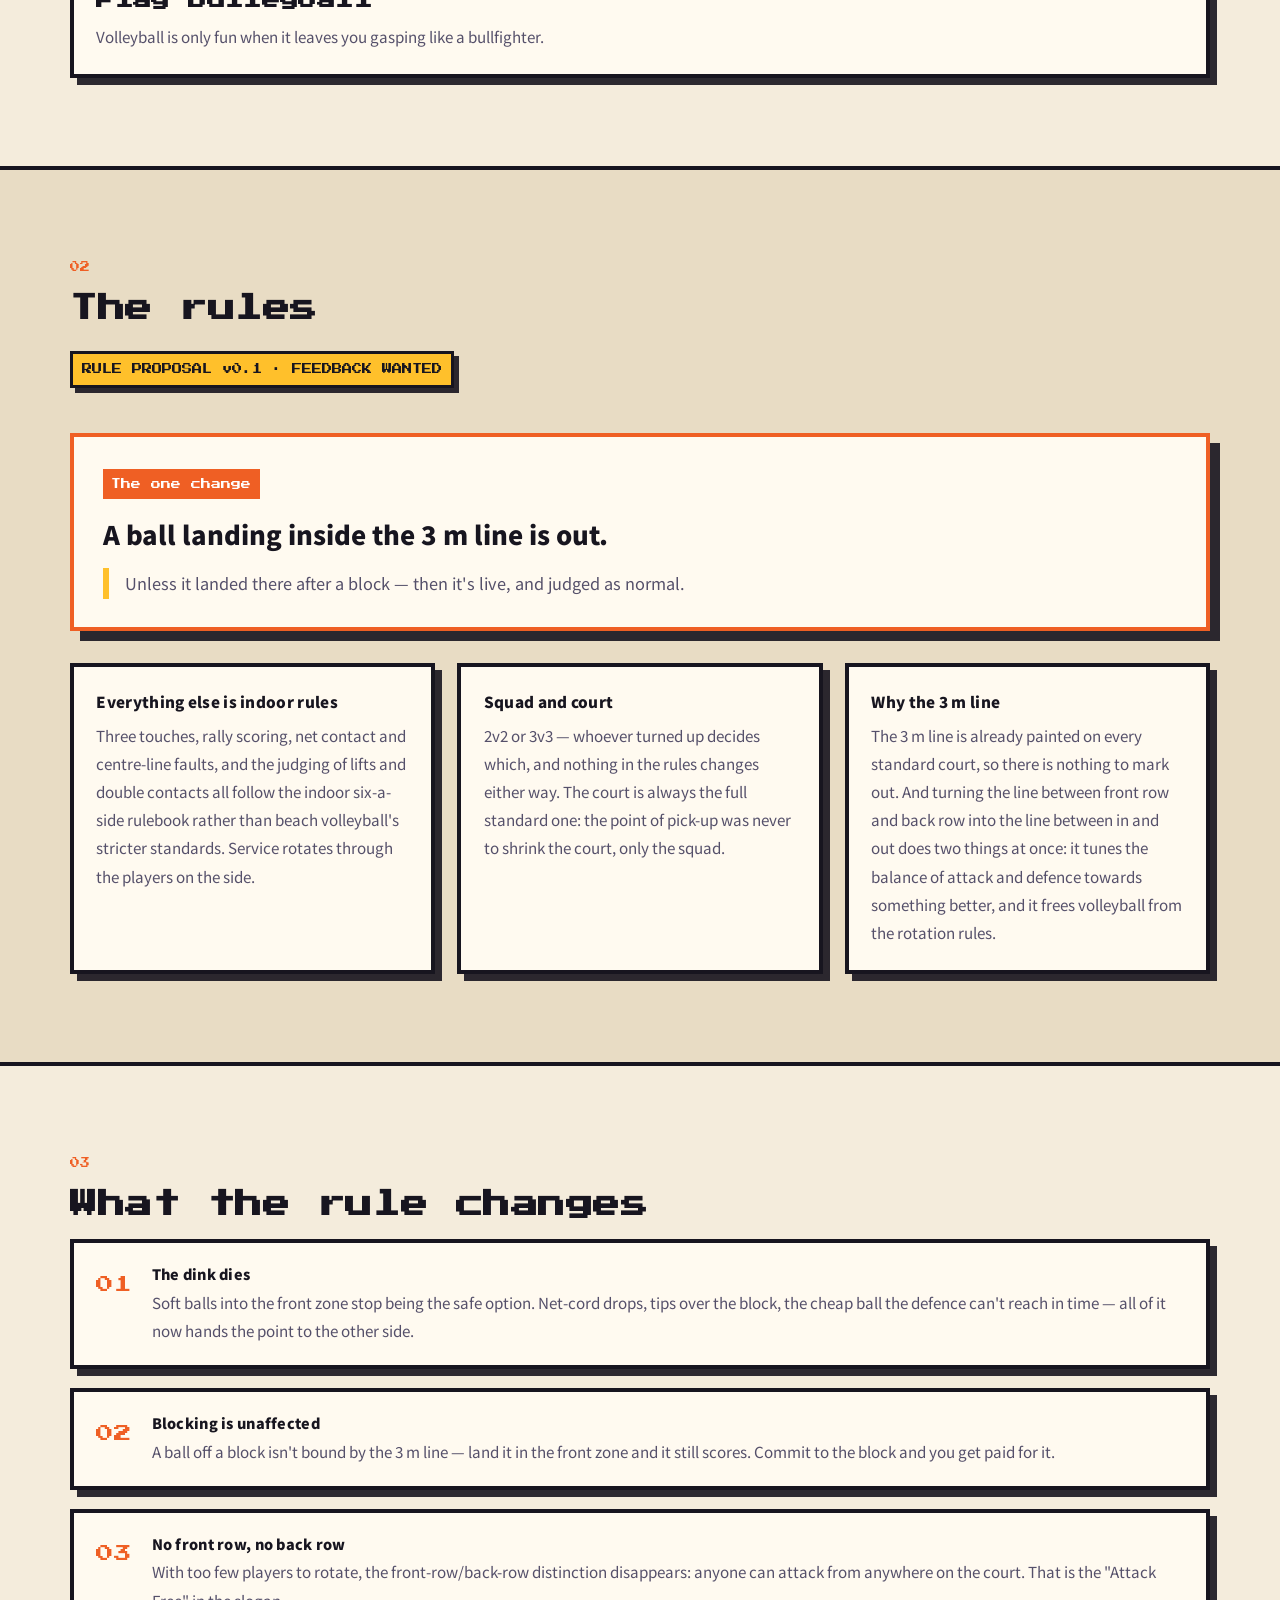
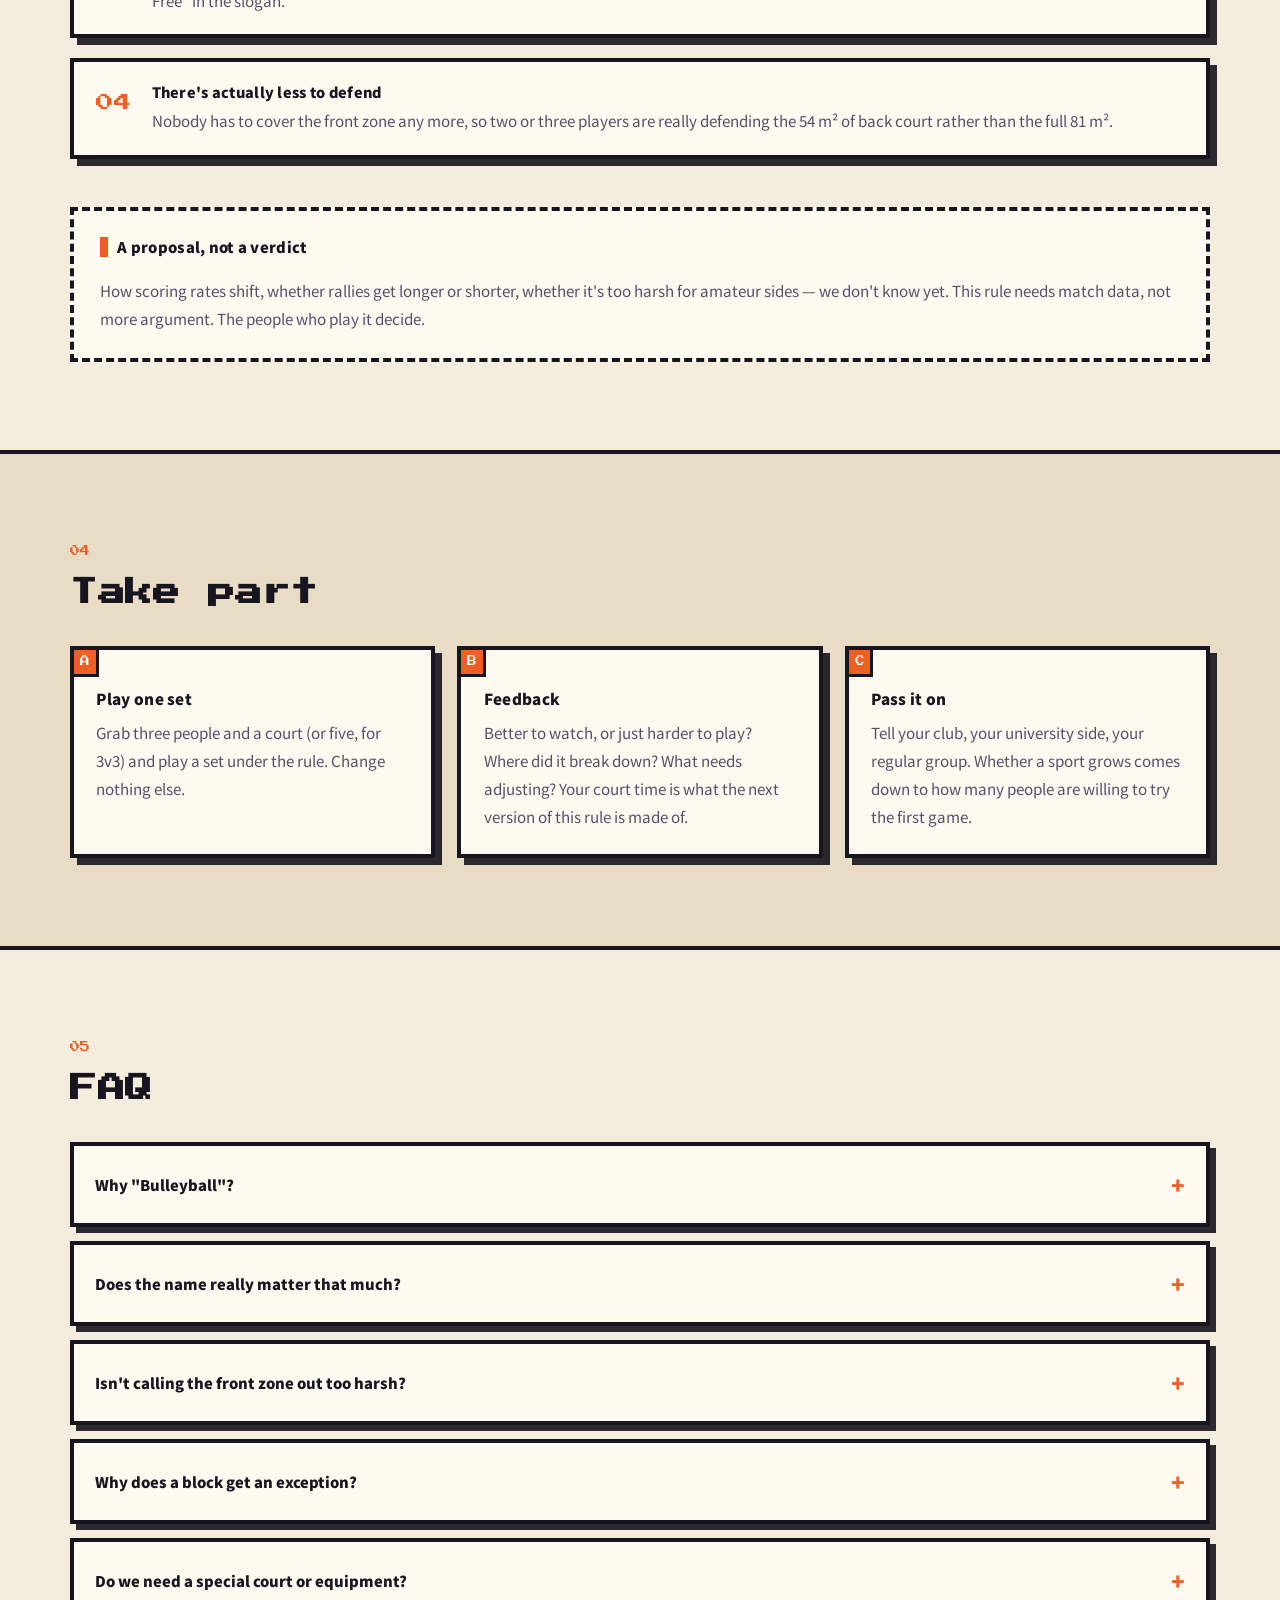
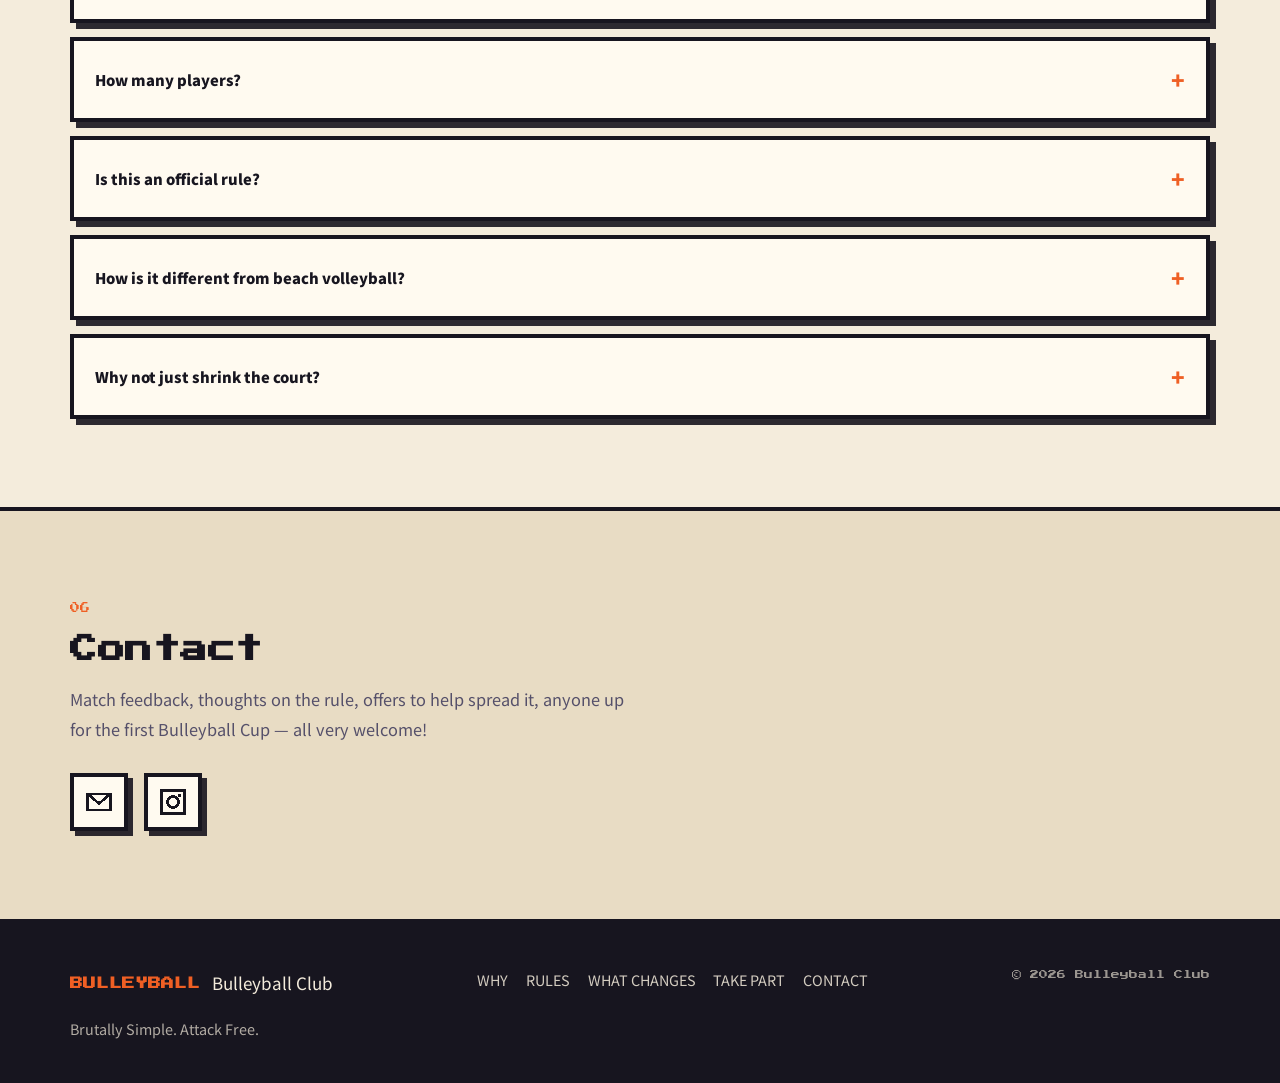
==== commit b55fa207: "New slogan: 簡單粗暴、攻擊自由 Replaces 球不落地、我就自由 / Ball's alive. I'm free. everywhere it appeared: the hero," ====
--- a/index.html
+++ b/index.html
@@ -4,7 +4,7 @@
 <meta charset="utf-8">
 <meta name="viewport" content="width=device-width, initial-scale=1">
 <title>鬥牛排球 Bulleyball ｜ 鬥牛排球運動推廣社</title>
-<meta name="description" data-i18n-attr="content:meta.desc" content="鬥牛排球（簡稱牛排）：2v2 或 3v3 打整座標準球場，規則沿用六人制排球競賽規則，只改一條——球落在三米線內算出界，攔網除外。球不落地、我就自由">
+<meta name="description" data-i18n-attr="content:meta.desc" content="鬥牛排球（簡稱牛排）：2v2 或 3v3 打整座標準球場，規則沿用六人制排球競賽規則，只改一條——球落在三米線內算出界，攔網除外。簡單粗暴、攻擊自由">
 <meta name="theme-color" content="#0f1020">
 <link rel="icon" href="assets/img/favicon.svg" type="image/svg+xml">
 <!-- Google Search does not list SVG among the favicon formats it reads,
@@ -14,7 +14,7 @@
 <link rel="apple-touch-icon" href="assets/img/apple-touch-icon.png" sizes="192x192">
 <meta property="og:type" content="website">
 <meta property="og:title" content="鬥牛排球 Bulleyball">
-<meta property="og:description" content="球不落地、我就自由。2v2 或 3v3 打整座標準球場，規則沿用六人制排球競賽規則，只改一條：球落在三米線內算出界，攔網除外。">
+<meta property="og:description" content="簡單粗暴、攻擊自由。2v2 或 3v3 打整座標準球場，規則沿用六人制排球競賽規則，只改一條：球落在三米線內算出界，攔網除外。">
 <meta property="og:url" content="https://bulleyball.club/">
 <meta property="og:image" content="https://bulleyball.club/assets/img/og.png">
 <meta name="twitter:card" content="summary_large_image">
@@ -93,7 +93,7 @@
         <span class="t-en latin">BULLEYBALL</span>
       </h1>
       <p class="hero-sub" data-i18n="hero.sub">簡稱「牛排」</p>
-      <p class="hero-slogan" data-i18n="hero.slogan">球不落地、我就自由</p>
+      <p class="hero-slogan" data-i18n="hero.slogan">簡單粗暴、攻擊自由</p>
       <p class="hero-lead" data-i18n="hero.lead">籃球從全場發展出「鬥牛」，排球何嘗不可？2v2 或 3v3 打整座標準球場，規則沿用六人制排球競賽規則，只動一條：球落在三米線內算出界——攔網除外。</p>
       <div class="hero-cta">
         <a class="pixel-btn primary" href="#rules" data-i18n="hero.cta1">看規則</a>
@@ -134,12 +134,12 @@
 
 <div class="ticker" aria-hidden="true">
   <div class="ticker-track">
-    <span>球不落地</span><span class="latin">★ BALL'S ALIVE ★</span>
-    <span>我就自由</span><span class="latin">★ I'M FREE ★</span>
+    <span>簡單粗暴</span><span class="latin">★ BRUTALLY SIMPLE ★</span>
+    <span>攻擊自由</span><span class="latin">★ ATTACK FREE ★</span>
     <span>三米線內出界</span><span class="latin">★ ONE RULE ★</span>
     <span class="zh-pun">今晚打牛排</span><span class="latin">★ PLAY BULLEYBALL ★</span>
-    <span>球不落地</span><span class="latin">★ BALL'S ALIVE ★</span>
-    <span>我就自由</span><span class="latin">★ I'M FREE ★</span>
+    <span>簡單粗暴</span><span class="latin">★ BRUTALLY SIMPLE ★</span>
+    <span>攻擊自由</span><span class="latin">★ ATTACK FREE ★</span>
     <span>三米線內出界</span><span class="latin">★ ONE RULE ★</span>
     <span class="zh-pun">今晚打牛排</span><span class="latin">★ PLAY BULLEYBALL ★</span>
   </div>
@@ -289,7 +289,7 @@
         <span class="spirit-num latin">03</span>
         <div>
           <h4 data-i18n="effect.c3.h">沒有前後排，人人可攻</h4>
-          <p data-i18n="effect.c3.p">人數少到不需要輪轉，也就沒有前排後排之分：任何人、在任何位置都可以起跳攻擊。這就是「我就自由」。</p>
+          <p data-i18n="effect.c3.p">人數少到不需要輪轉，也就沒有前排後排之分：任何人、在任何位置都可以起跳攻擊。這就是「攻擊自由」。</p>
         </div>
       </li>
       <li>
@@ -403,7 +403,7 @@
   <div class="wrap footer-inner">
     <div>
       <p class="footer-brand"><b class="latin">BULLEYBALL</b> <span data-i18n="footer.org">鬥牛排球運動推廣社</span></p>
-      <p class="footer-slogan" data-i18n="hero.slogan">球不落地、我就自由</p>
+      <p class="footer-slogan" data-i18n="hero.slogan">簡單粗暴、攻擊自由</p>
     </div>
     <nav class="footer-nav" data-i18n-attr="aria-label:a11y.footernav">
       <a href="#about" data-i18n="nav.about">緣起</a>
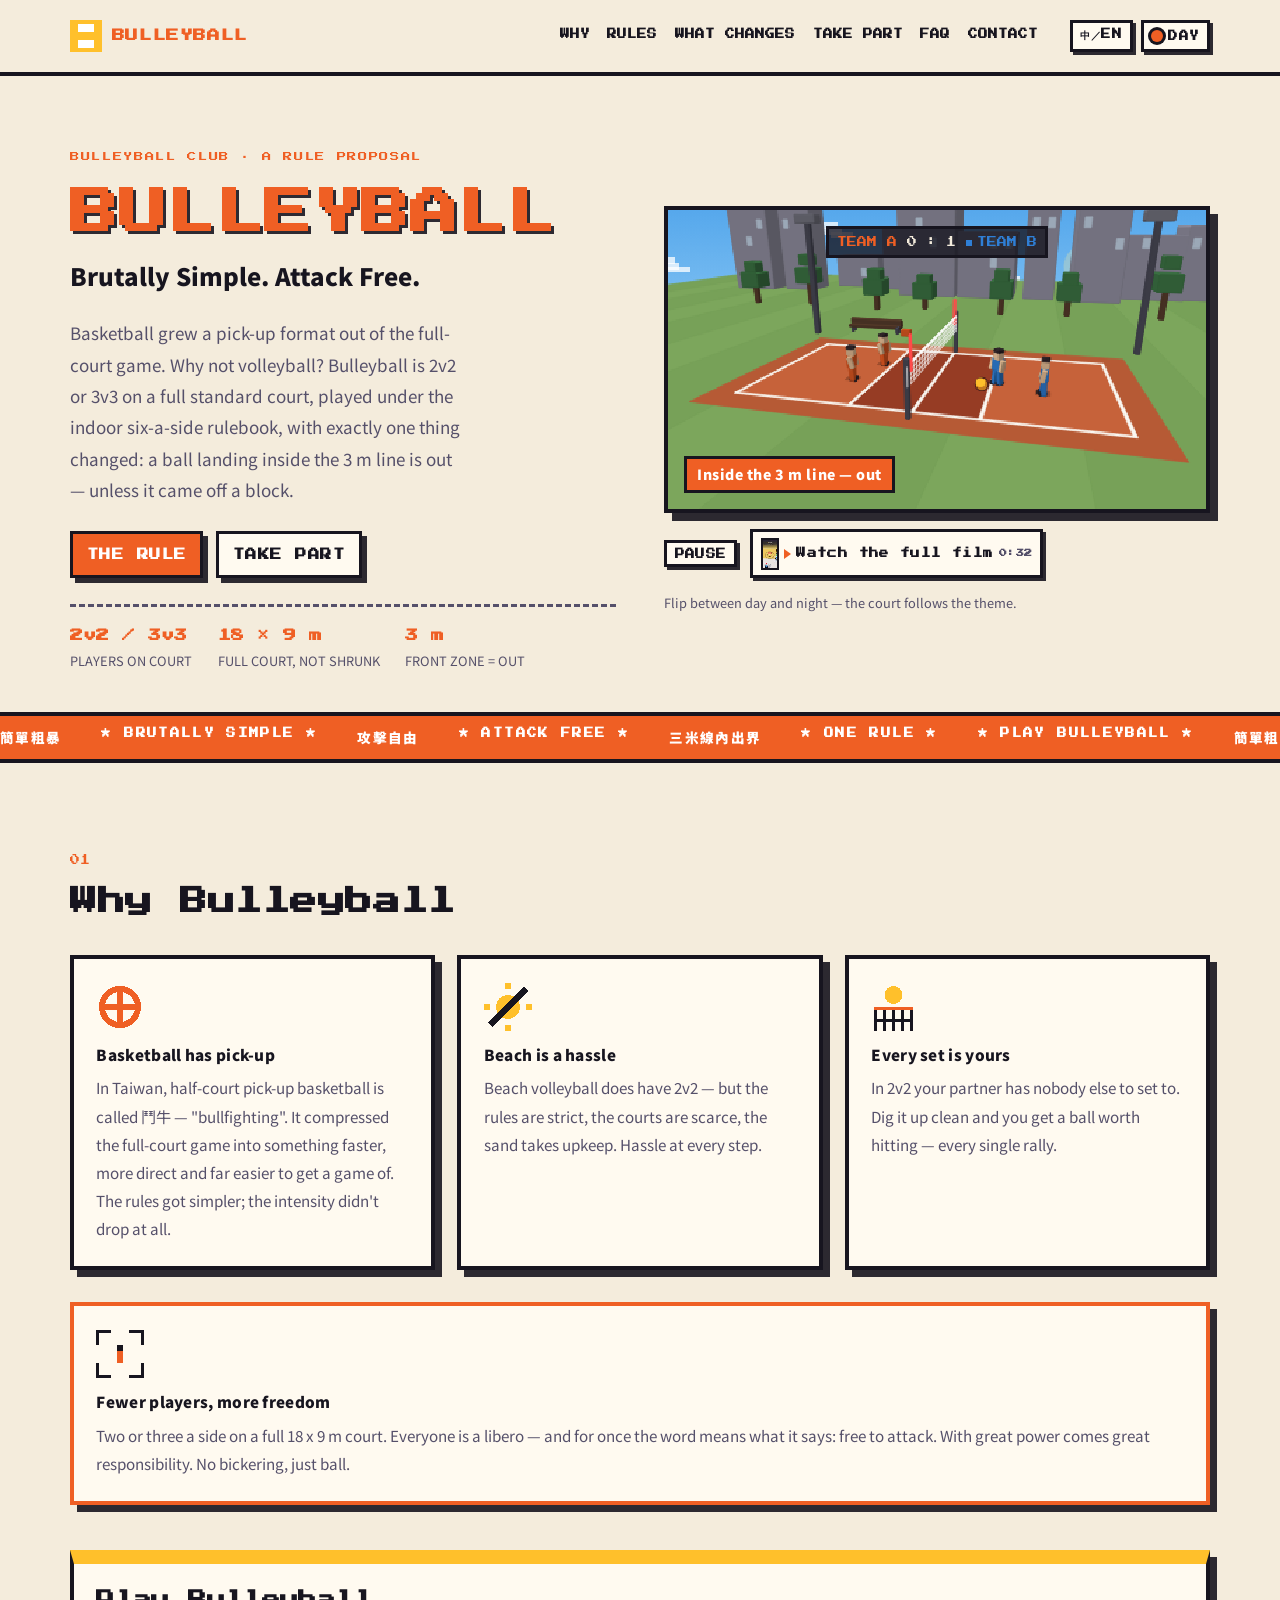
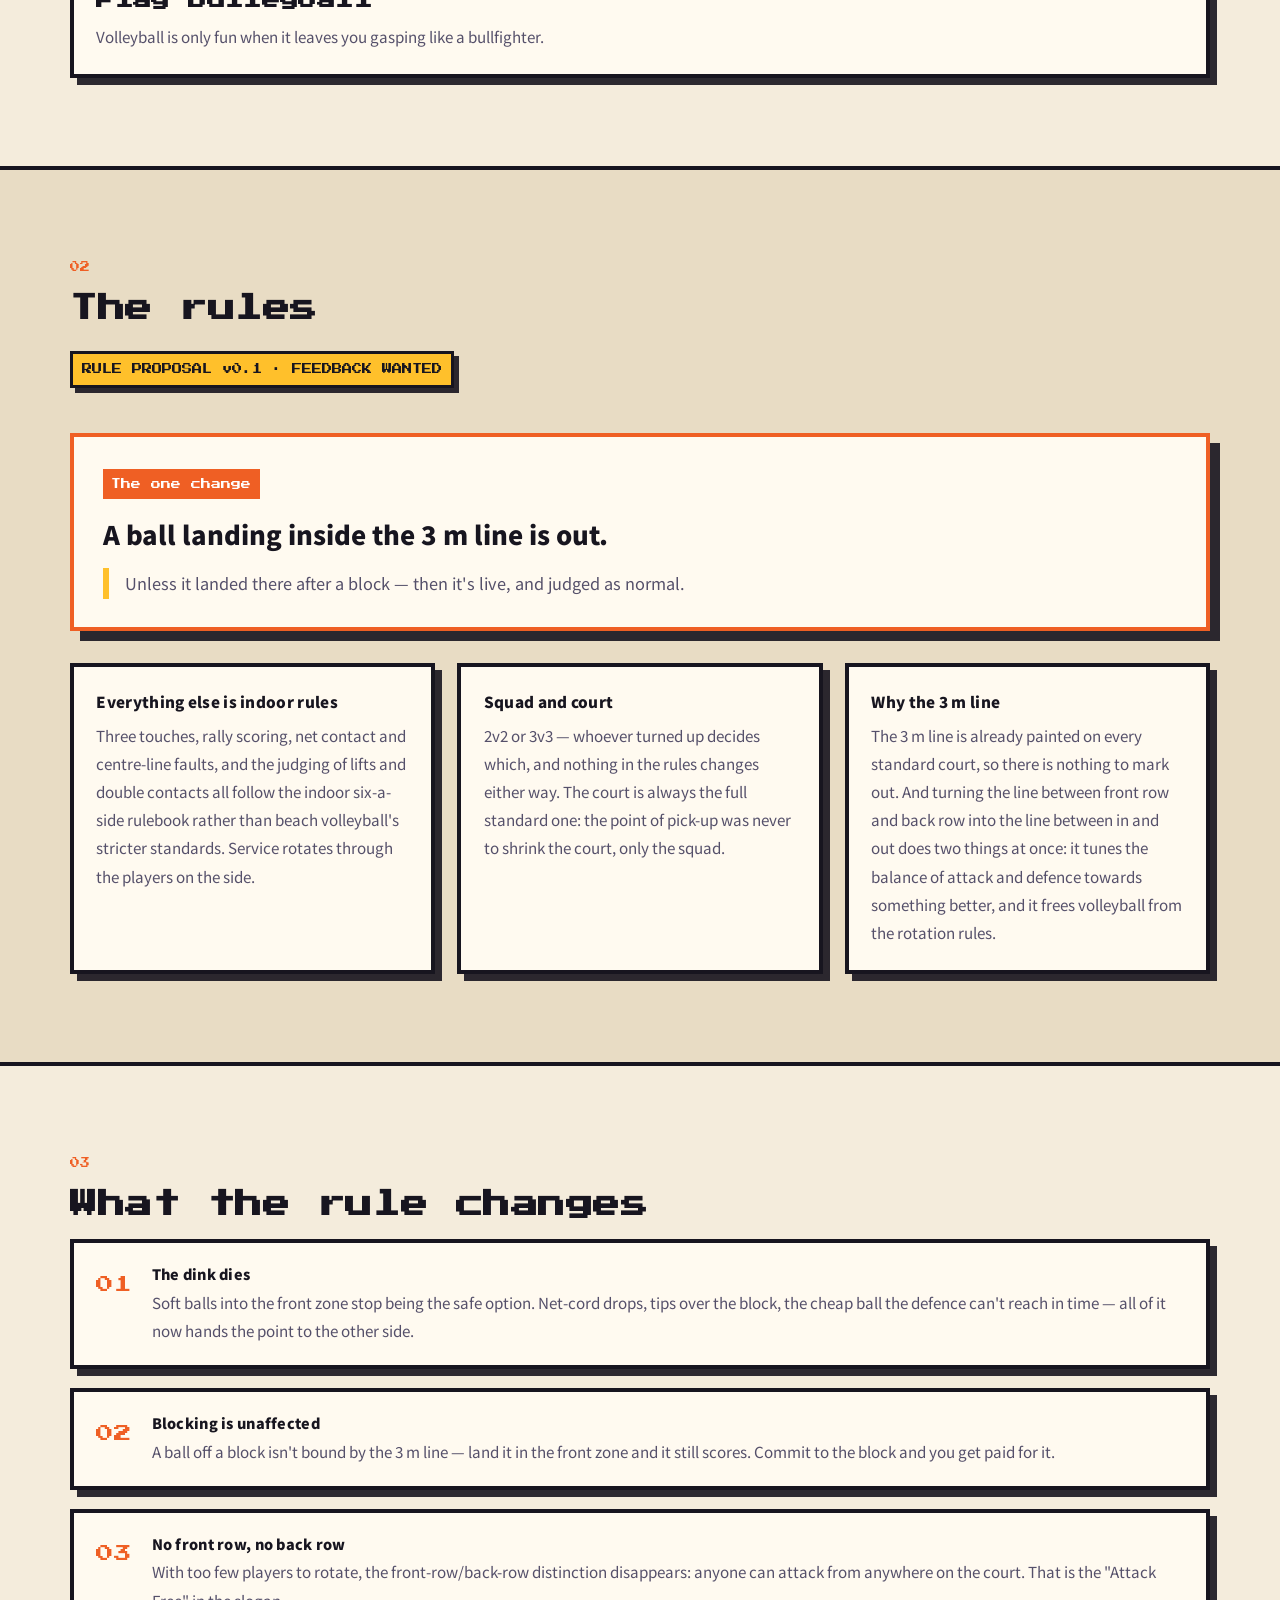
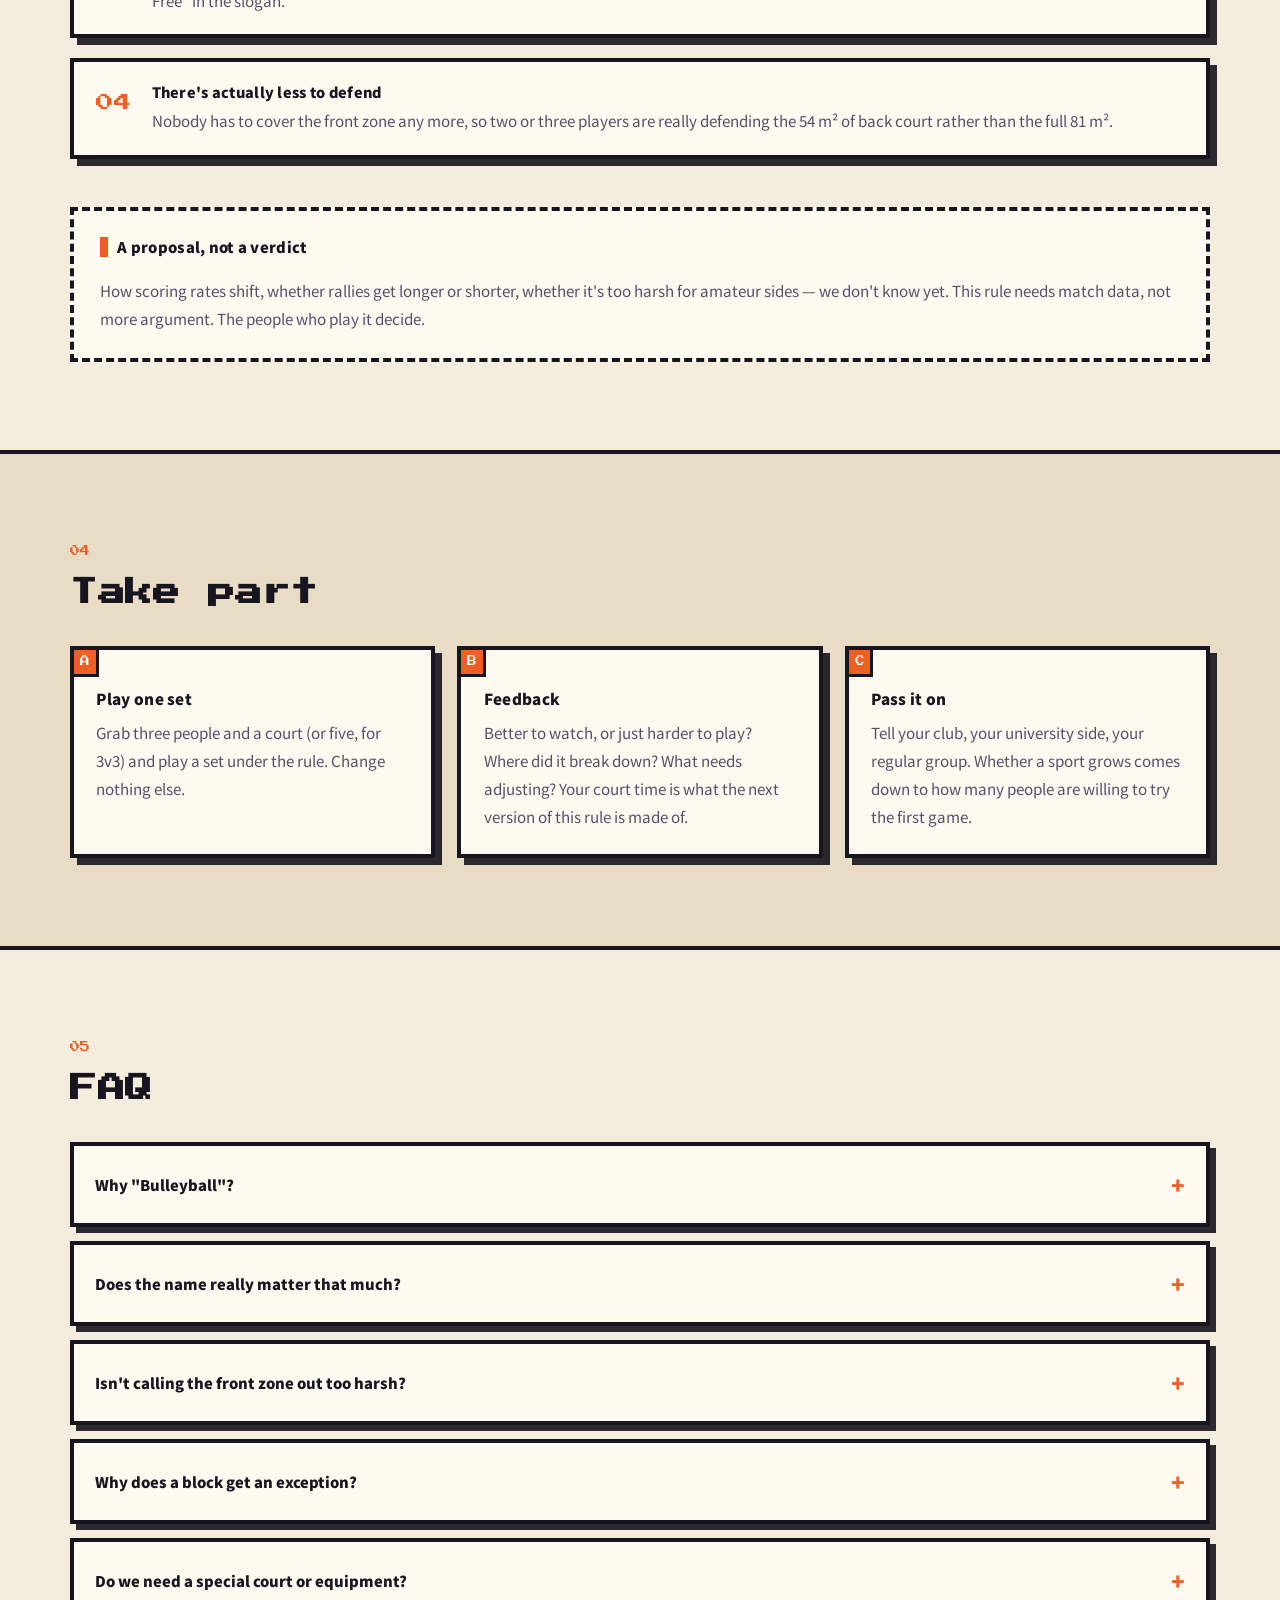
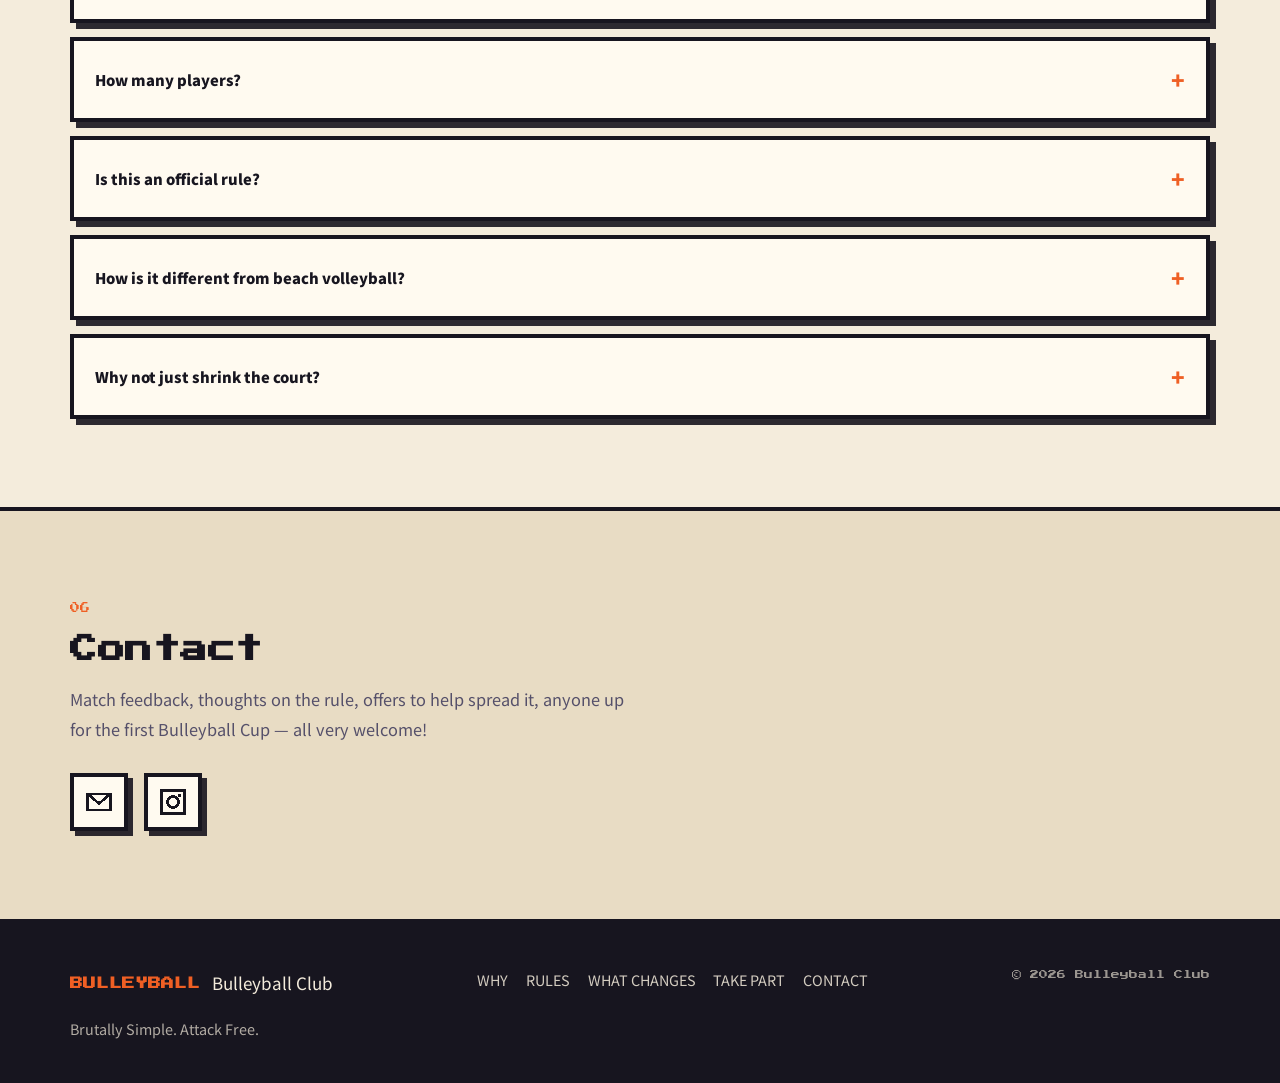
==== commit 5a229a53: "Link the rules reel from the hero animation A 'watch the full film' button beside the pause button, " ====
--- a/index.html
+++ b/index.html
@@ -126,6 +126,14 @@
       </div>
       <figcaption class="stage-cap">
         <button id="anim-toggle" class="pixel-btn small" data-i18n="ui.pause">暫停動畫</button>
+        <!-- the animation is the teaser; the full narrated film lives on
+             Instagram and is only loaded when someone asks for it -->
+        <a class="pixel-btn small reel-link" href="https://www.instagram.com/reel/DfxQILjB1dt/" target="_blank" rel="noopener"
+           data-i18n-attr="href:reel.url">
+          <img class="reel-thumb" src="assets/img/reel-zh.jpg" width="18" height="32" alt="" data-i18n-attr="src:reel.img">
+          <span data-i18n="reel.cta">看完整版影片</span>
+          <span class="reel-len latin" aria-hidden="true">0:32</span>
+        </a>
         <span data-i18n="stage.hint">切換日夜模式，球場也會跟著換成白天／夜間。</span>
       </figcaption>
     </figure>
@@ -261,6 +269,7 @@
         <p data-i18n="rules.why.p">三米線本來就畫在每一座標準球場上，不必重新標線。當前後排的界線變成場內外的界線，不僅巧妙地將 Bulleyball 的攻守優勢微調出更好的平衡，也將排球從輪轉規則解放出來！</p>
       </article>
     </div>
+
   </div>
 </section>
 
@@ -416,6 +425,13 @@
   </div>
 </footer>
 
+<dialog class="reel-dialog" id="reel-dialog" data-i18n-attr="aria-label:reel.h" aria-label="鬥牛排球規則影片">
+  <button class="pixel-btn small reel-close" type="button" data-i18n-attr="aria-label:reel.close" aria-label="關閉影片">
+    <span aria-hidden="true">✕</span>
+  </button>
+  <div class="reel-frame"></div>
+</dialog>
+
 <script src="assets/js/i18n.js"></script>
 <script src="assets/js/court3d.js"></script>
 <script src="assets/js/app.js"></script>
--- a/assets/css/style.css
+++ b/assets/css/style.css
@@ -407,3 +407,31 @@
 .footer-nav a { text-decoration: none; font-size: .9rem; opacity: .85; }
 .footer-nav a:hover { color: var(--accent-2); opacity: 1; }
 .copy { font-size: .55rem; opacity: .6; margin: 0; }
+
+/* ---------- rules film ----------
+   a link beside the pause button: the animation above is the teaser,
+   the narrated reel on Instagram is the full version */
+.reel-link { gap: .55em; padding-block: .35em; }
+.reel-thumb {
+  width: 18px; height: 32px; object-fit: cover; display: block;
+  border: 2px solid var(--edge); flex: none;
+}
+.reel-link::before {
+  content: ""; width: 0; height: 0; flex: none;
+  border-left: 7px solid var(--accent); border-block: 5px solid transparent;
+  order: 1;
+}
+.reel-link .reel-thumb { order: 0; }
+.reel-link span { order: 2; }
+.reel-len { font-size: .5rem; color: var(--ink-2); }
+.reel-link:hover .reel-len { color: #17151f; }
+
+.reel-dialog {
+  padding: 0; border: 4px solid var(--edge); box-shadow: 10px 10px 0 var(--shadow);
+  background: var(--card); color: var(--ink);
+  width: min(400px, 92vw); max-height: 92vh; overflow: visible;
+}
+.reel-dialog::backdrop { background: rgba(10, 10, 24, .82); }
+.reel-frame { max-height: calc(92vh - 8px); overflow: auto; line-height: 0; }
+.reel-frame iframe { display: block; width: 100%; height: 700px; border: 0; background: #fff; }
+.reel-close { position: absolute; top: -18px; right: -18px; z-index: 1; }
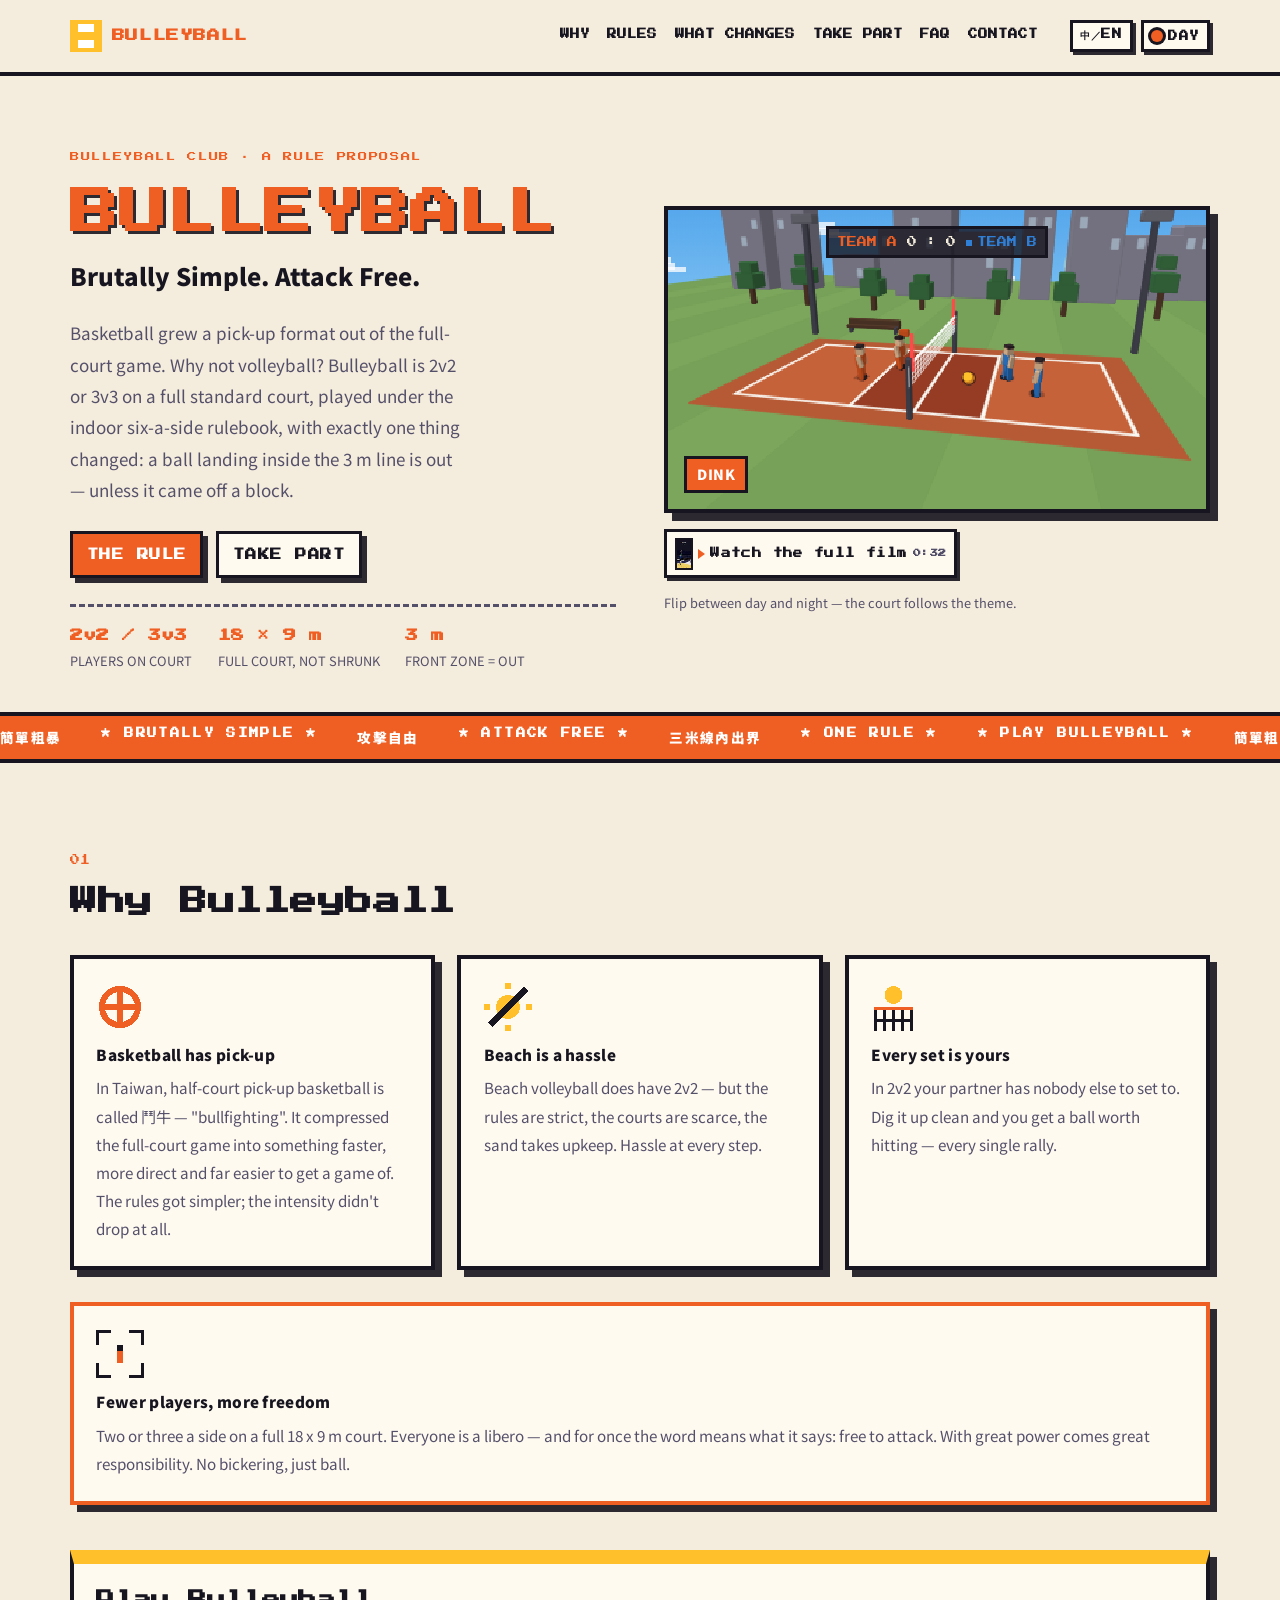
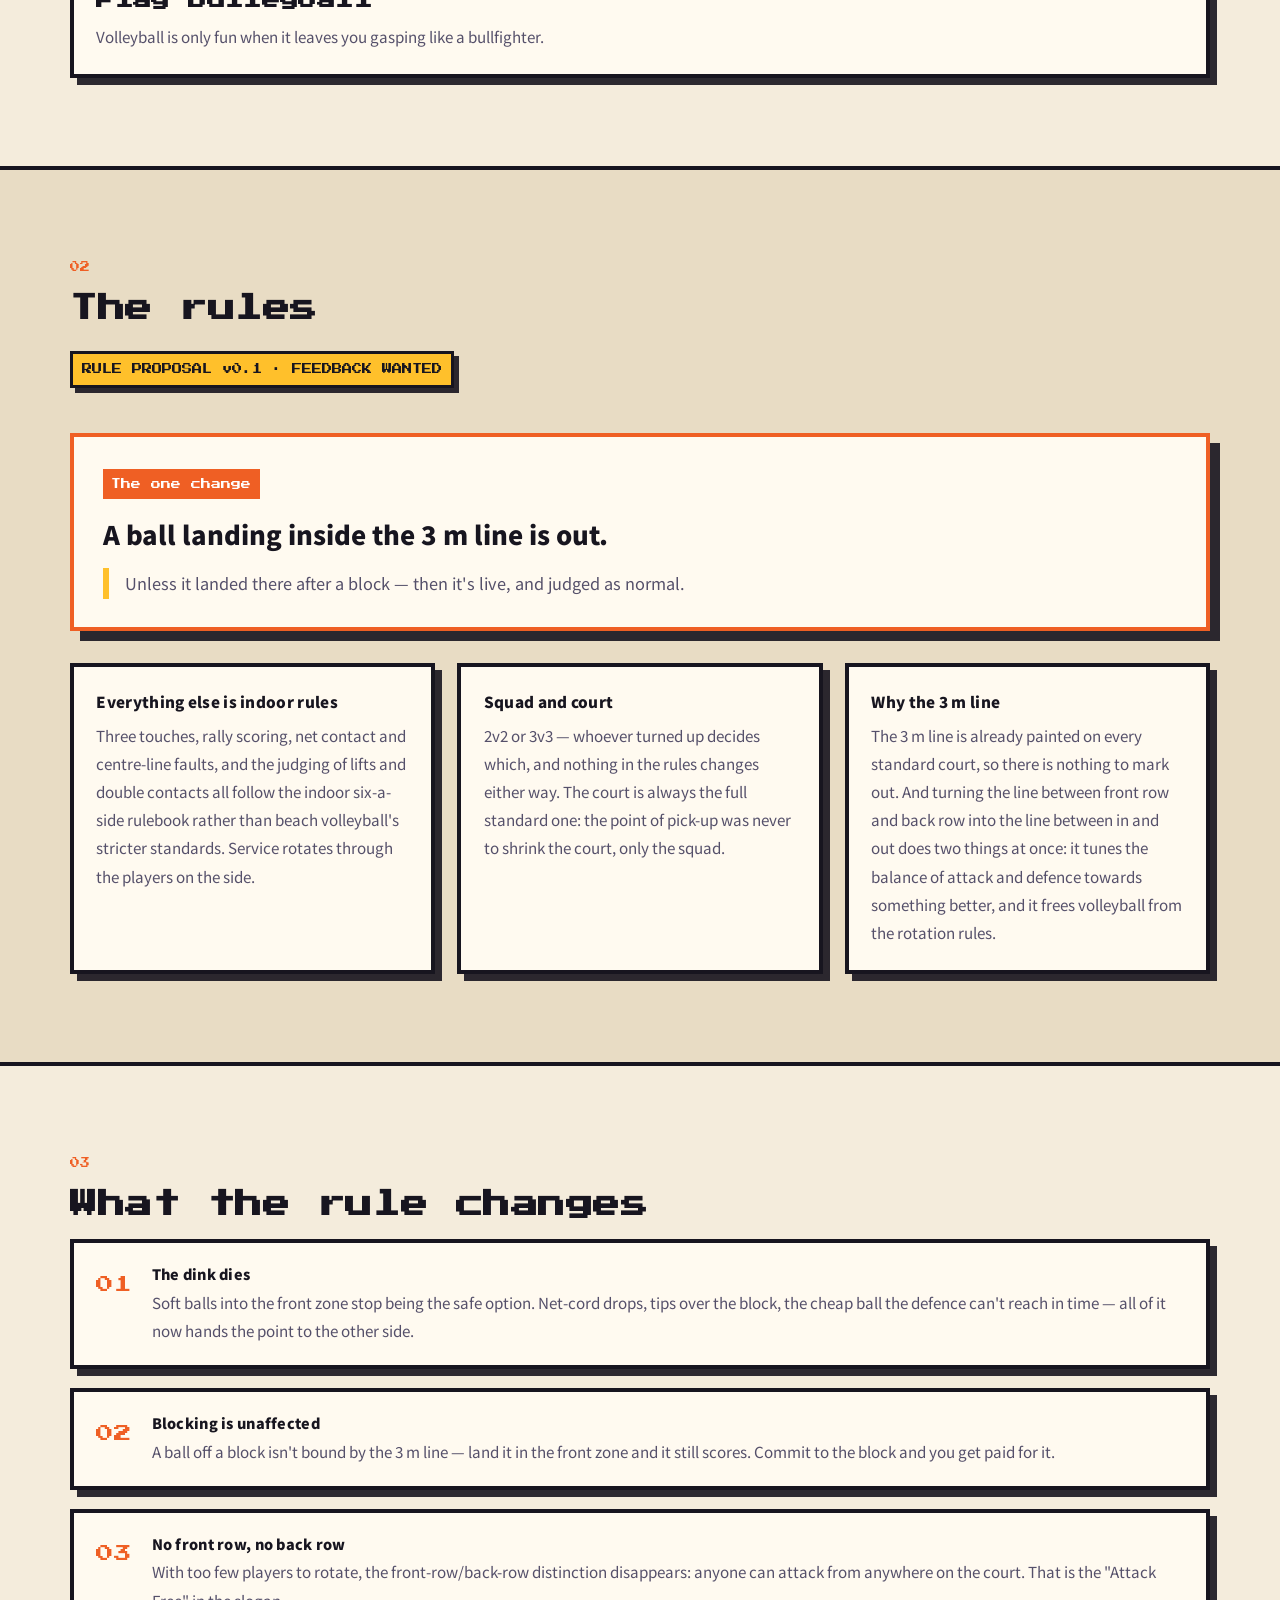
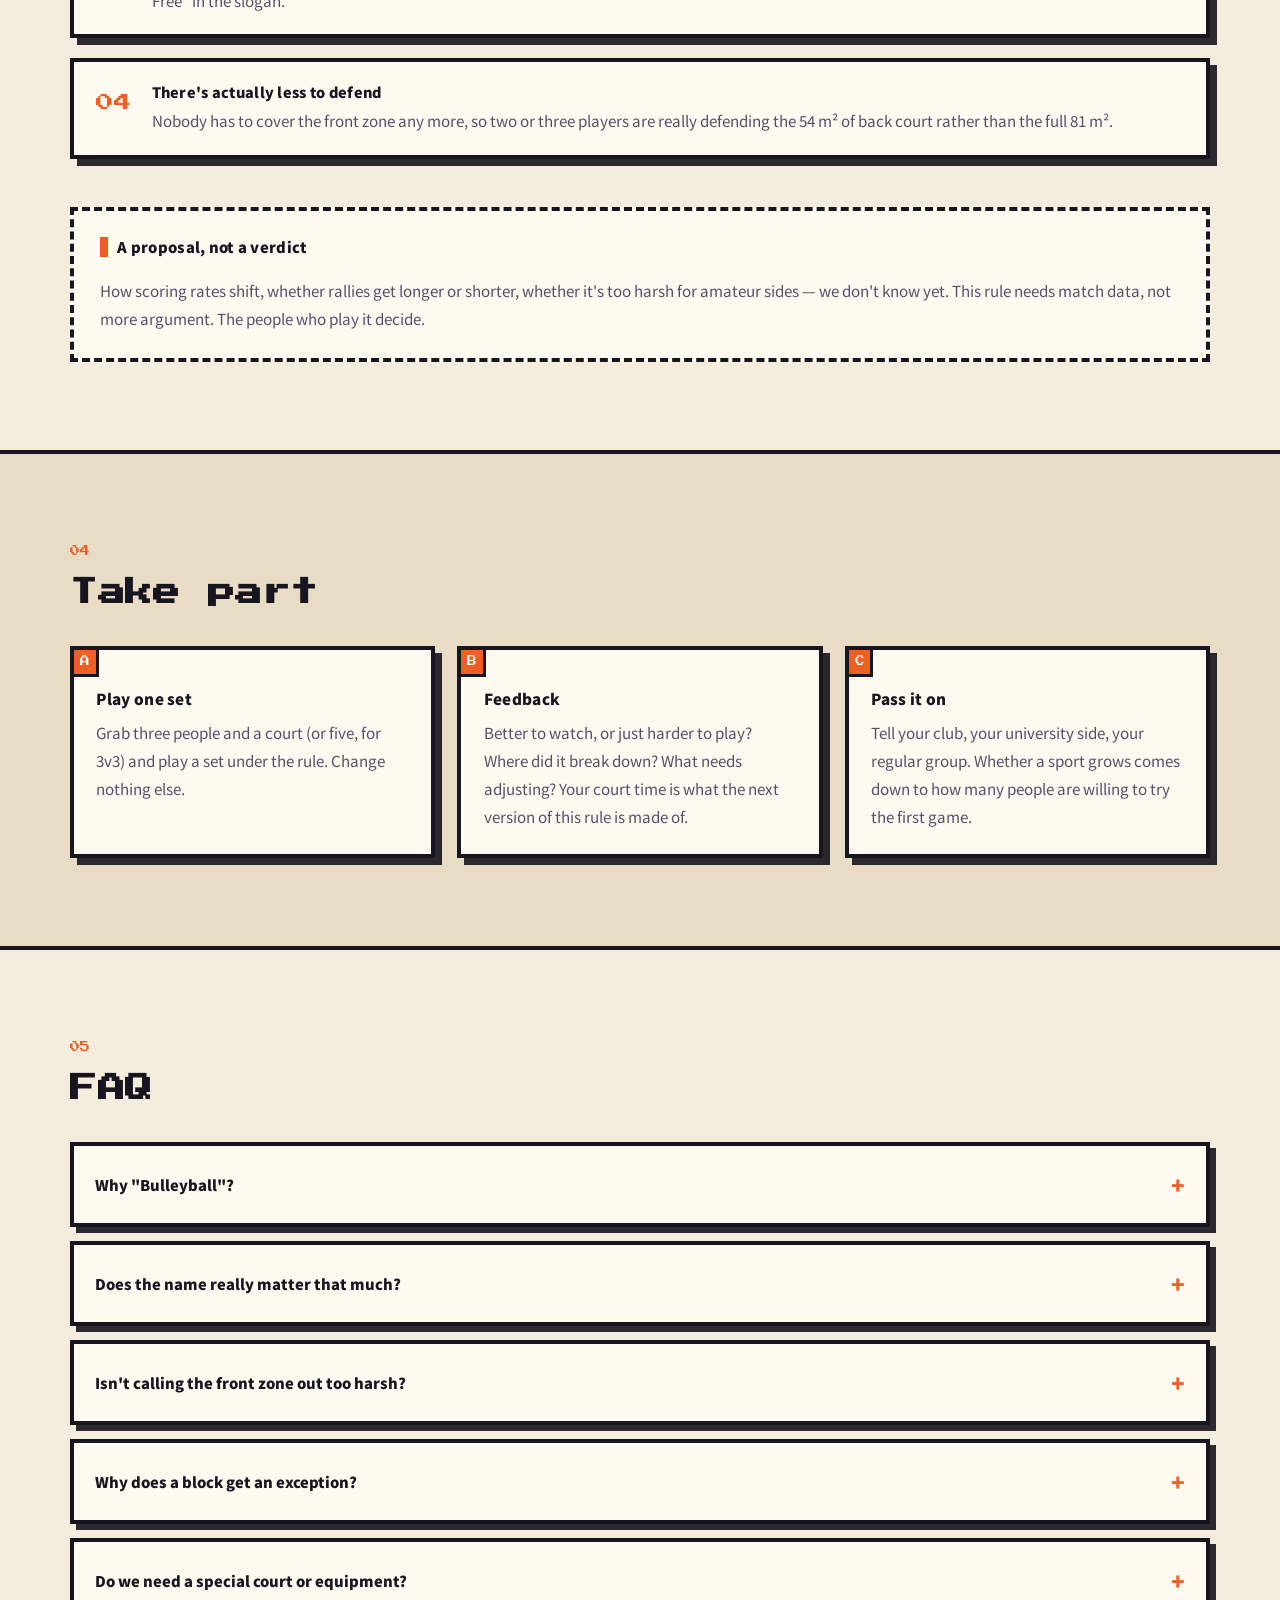
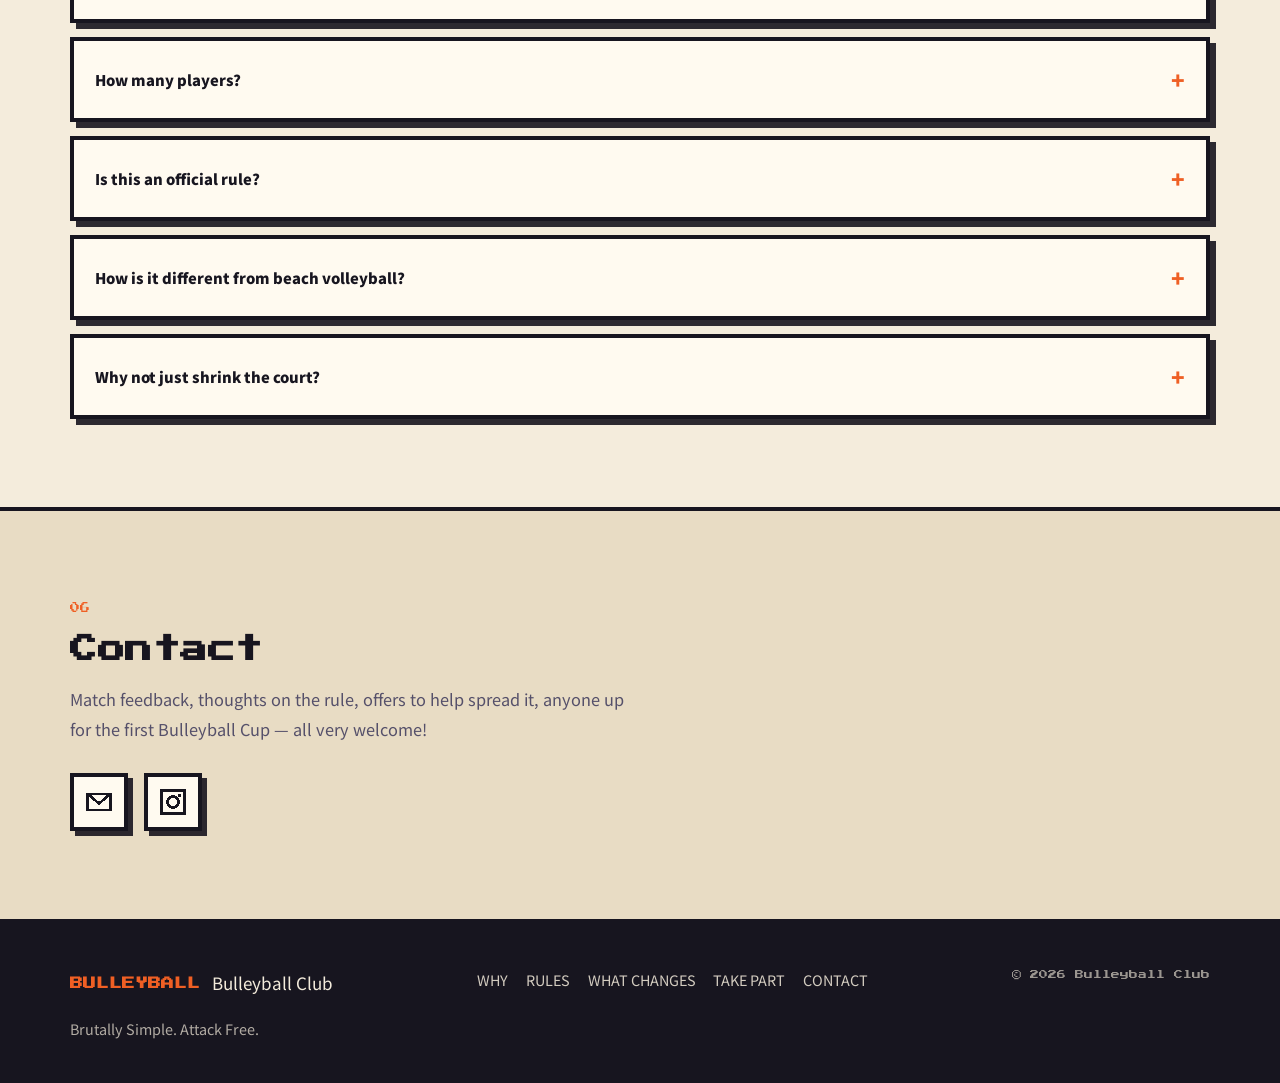
==== commit 1ca282e8: "Tap the court to pause or play, like a video player The separate 'pause animation' button is gone; t" ====
--- a/index.html
+++ b/index.html
@@ -120,12 +120,23 @@
           </div>
           <div class="caption" id="stage-caption" data-i18n="stage.serve">發球</div>
         </div>
+        <!-- the whole court is the pause/play control, like a video player -->
+        <button id="anim-toggle" class="stage-toggle" type="button" aria-pressed="false"
+                aria-label="暫停動畫">
+          <span class="stage-icon" aria-hidden="true">
+            <svg class="i-play" viewBox="0 0 7 7" width="28" height="28" shape-rendering="crispEdges">
+              <path d="M0 0h2v7H0zM2 1h2v5H2zM4 2h2v3H4zM6 3h1v1H6z" fill="currentColor"/>
+            </svg>
+            <svg class="i-pause" viewBox="0 0 7 7" width="28" height="28" shape-rendering="crispEdges">
+              <path d="M0 0h2v7H0zM5 0h2v7H5z" fill="currentColor"/>
+            </svg>
+          </span>
+        </button>
         <div class="stage-fallback" id="stage-fallback" hidden data-i18n="stage.fallback">
           你的瀏覽器無法顯示這段動畫，但球場永遠都在。
         </div>
       </div>
       <figcaption class="stage-cap">
-        <button id="anim-toggle" class="pixel-btn small" data-i18n="ui.pause">暫停動畫</button>
         <!-- the animation is the teaser; the full narrated film lives on
              Instagram and is only loaded when someone asks for it -->
         <a class="pixel-btn small reel-link" href="https://www.instagram.com/reel/DfxQILjB1dt/" target="_blank" rel="noopener"
--- a/assets/css/style.css
+++ b/assets/css/style.css
@@ -435,3 +435,42 @@
 .reel-frame { max-height: calc(92vh - 8px); overflow: auto; line-height: 0; }
 .reel-frame iframe { display: block; width: 100%; height: 700px; border: 0; background: #fff; }
 .reel-close { position: absolute; top: -18px; right: -18px; z-index: 1; }
+
+/* ---------- tap the court to pause / play ----------
+   the whole stage is one button; the HUD above it ignores the pointer */
+.stage-toggle {
+  position: absolute; inset: 0; z-index: 1;
+  display: flex; align-items: center; justify-content: center;
+  margin: 0; padding: 0; border: 0; background: transparent;
+  cursor: pointer; color: #fff;
+  -webkit-tap-highlight-color: transparent;
+}
+.stage-toggle:focus-visible { outline: 3px solid var(--accent-3); outline-offset: -6px; }
+.stage-hud { z-index: 2; }
+.stage-icon {
+  width: 76px; height: 76px; display: flex; align-items: center; justify-content: center;
+  background: var(--accent); border: 4px solid #17151f; box-shadow: 5px 5px 0 rgba(23, 21, 31, .9);
+  opacity: 0; transform: scale(.85);
+  transition: opacity .15s steps(3), transform .15s steps(3);
+}
+.stage-icon .i-play { margin-left: 4px; }
+/* the icon shows what a tap will do next */
+.stage-toggle .i-play,
+.stage-toggle[data-state="paused"] .i-pause { display: none; }
+.stage-toggle[data-state="paused"] .i-play { display: block; }
+/* paused: the play button stays up over a dimmed court */
+.stage-toggle[data-state="paused"] { background: rgba(10, 10, 24, .35); }
+.stage-toggle[data-state="paused"] .stage-icon { opacity: 1; transform: none; }
+/* playing: the pause button only shows on hover or keyboard focus */
+@media (hover: hover) {
+  .stage-toggle:hover .stage-icon { opacity: .9; transform: none; }
+}
+.stage-toggle:focus-visible .stage-icon { opacity: .9; transform: none; }
+/* right after a tap: a short flash, then it fades again */
+.stage-toggle.flash[data-state="playing"] .stage-icon { animation: stage-flash .6s steps(6) forwards; }
+@keyframes stage-flash { 0% { opacity: 1; transform: scale(1.1); } 60% { opacity: 1; transform: none; } 100% { opacity: 0; } }
+@media (hover: hover) { .stage-toggle.flash[data-state="playing"]:hover .stage-icon { animation: none; } }
+@media (max-width: 640px) {
+  .stage-icon { width: 56px; height: 56px; border-width: 3px; }
+  .stage-icon svg { width: 21px; height: 21px; }
+}
